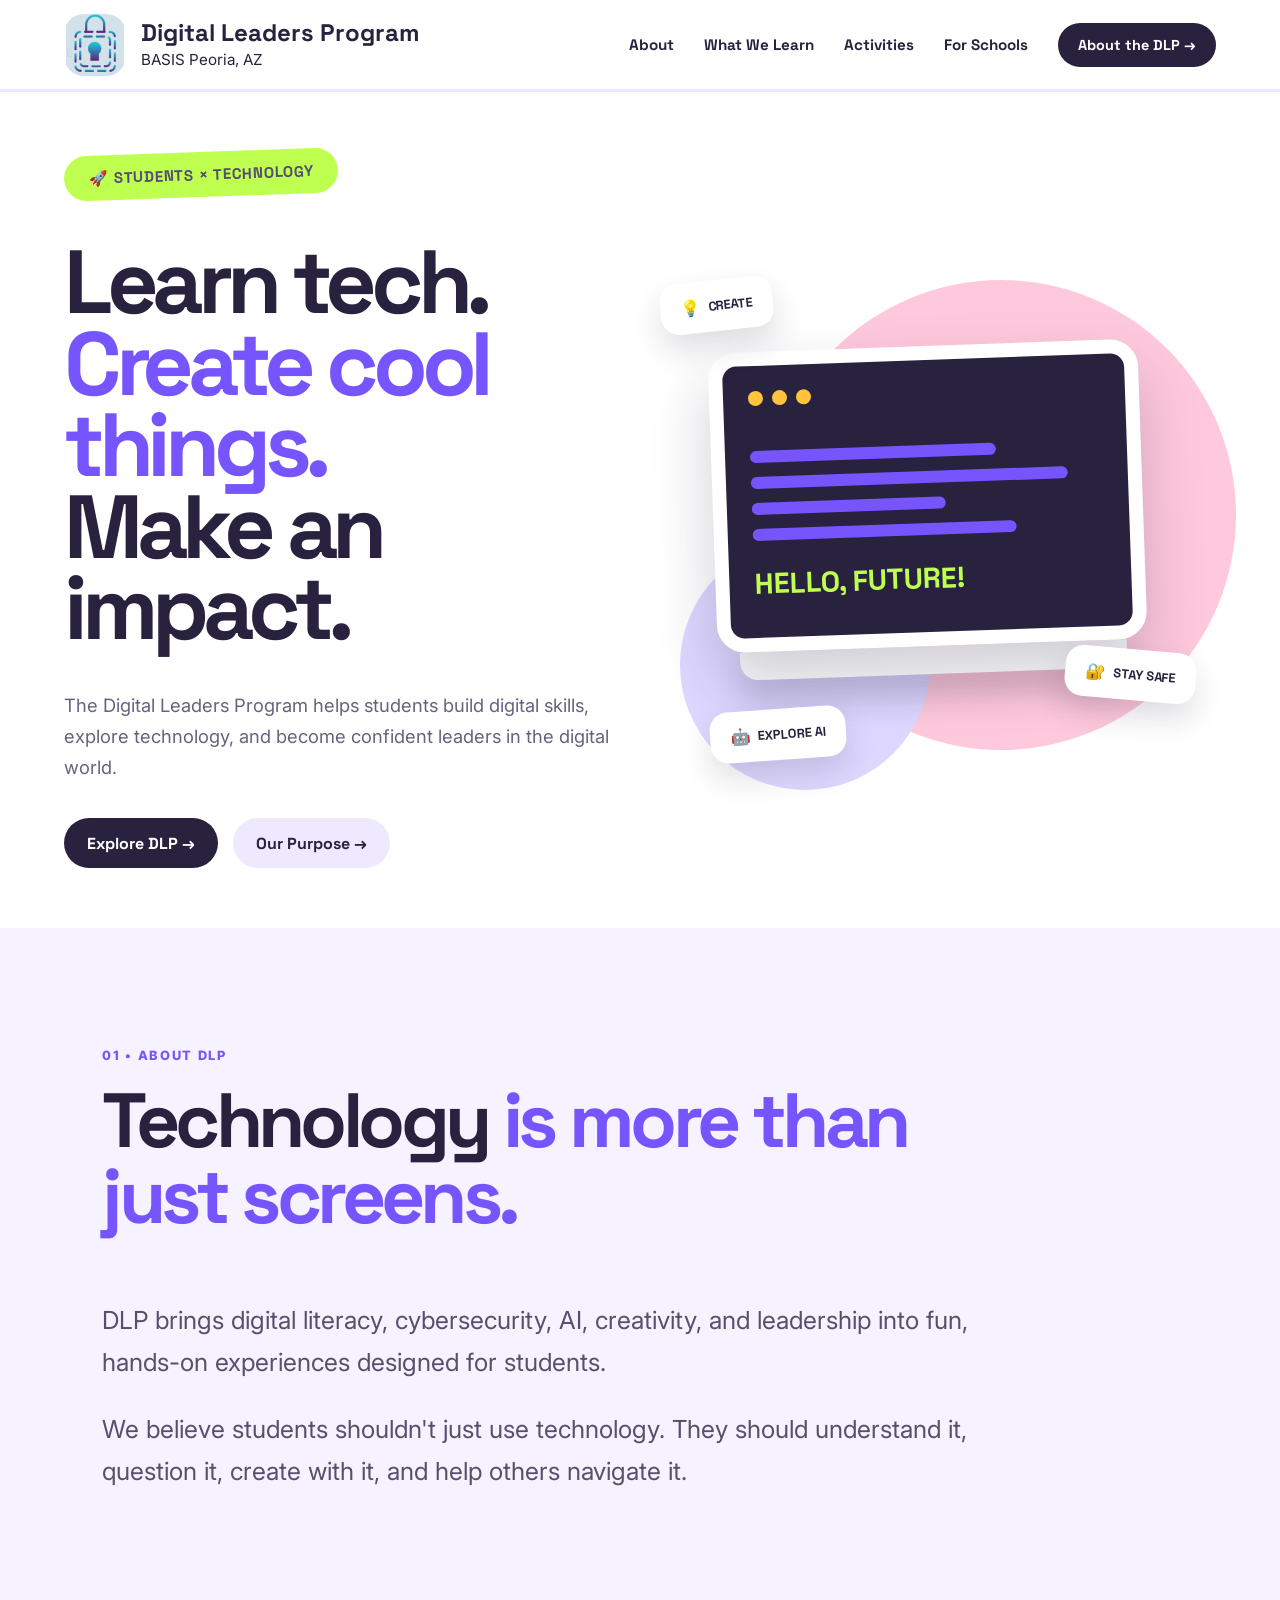
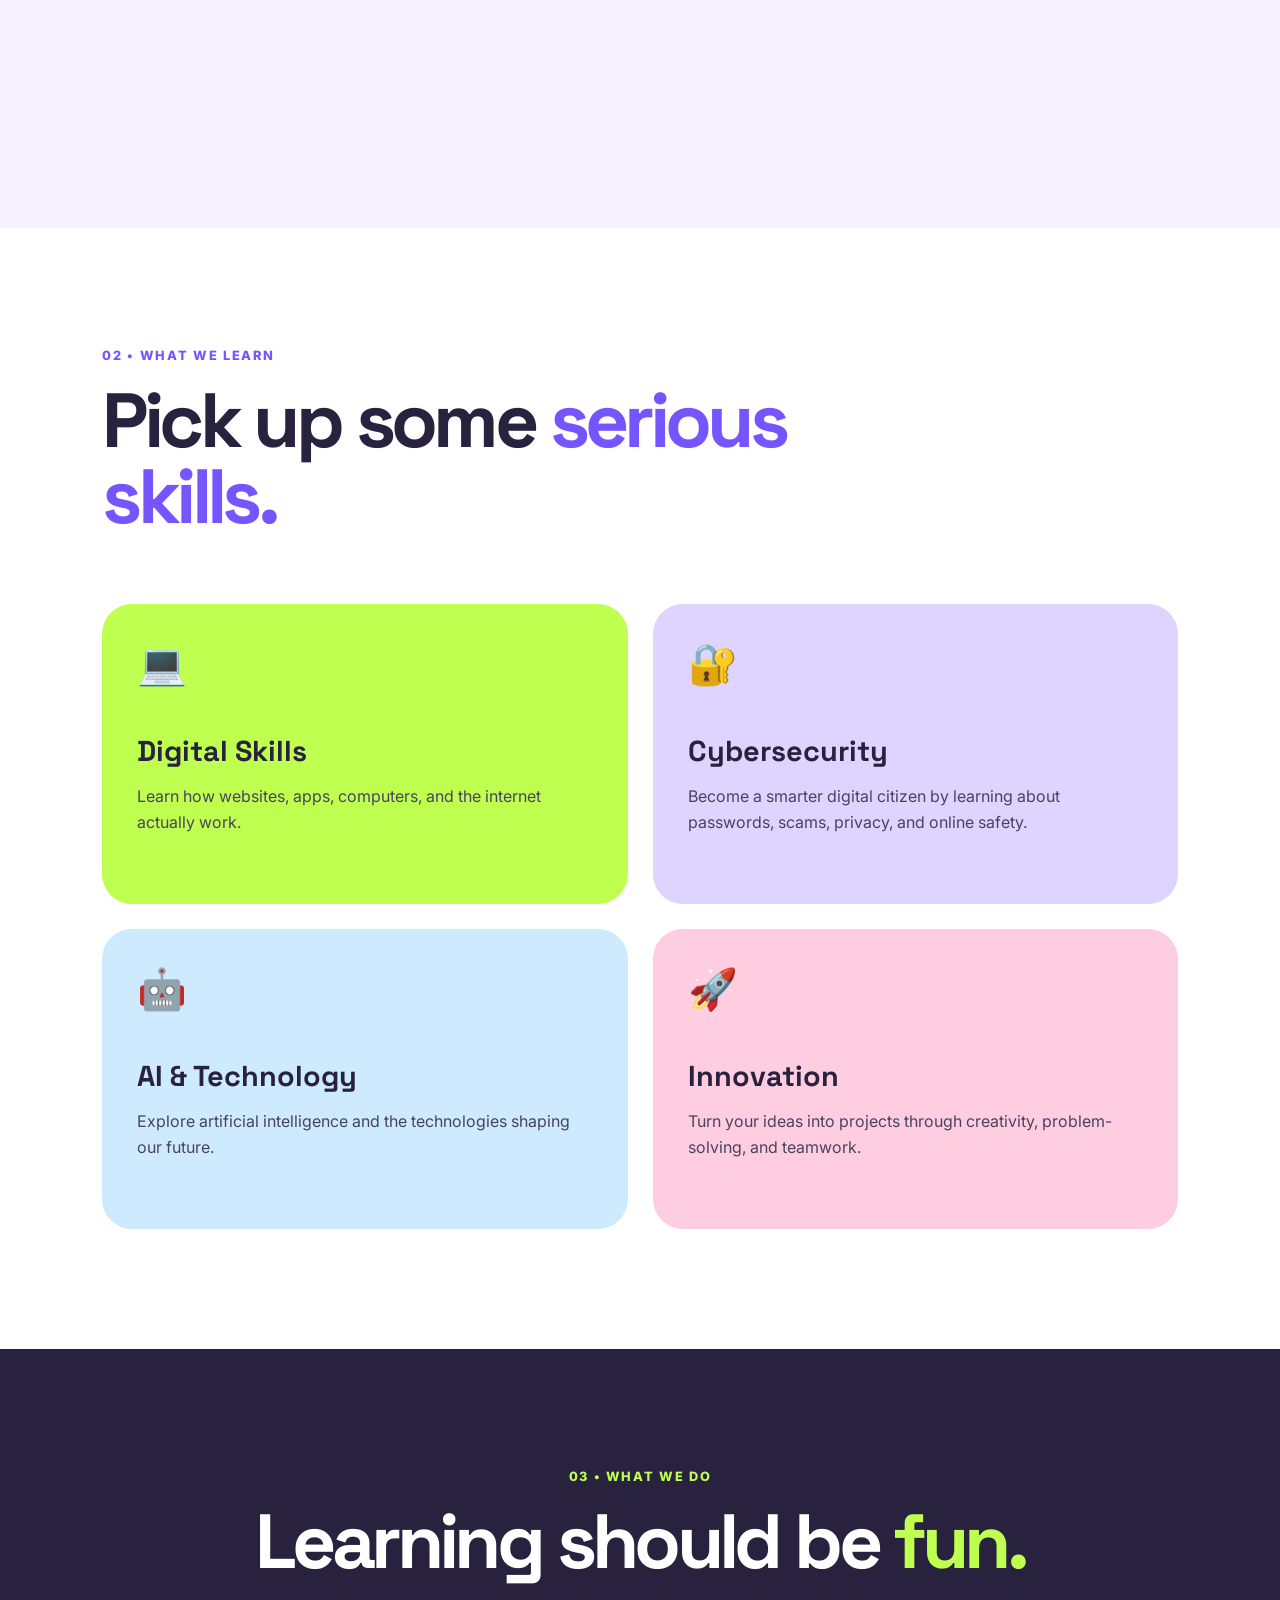
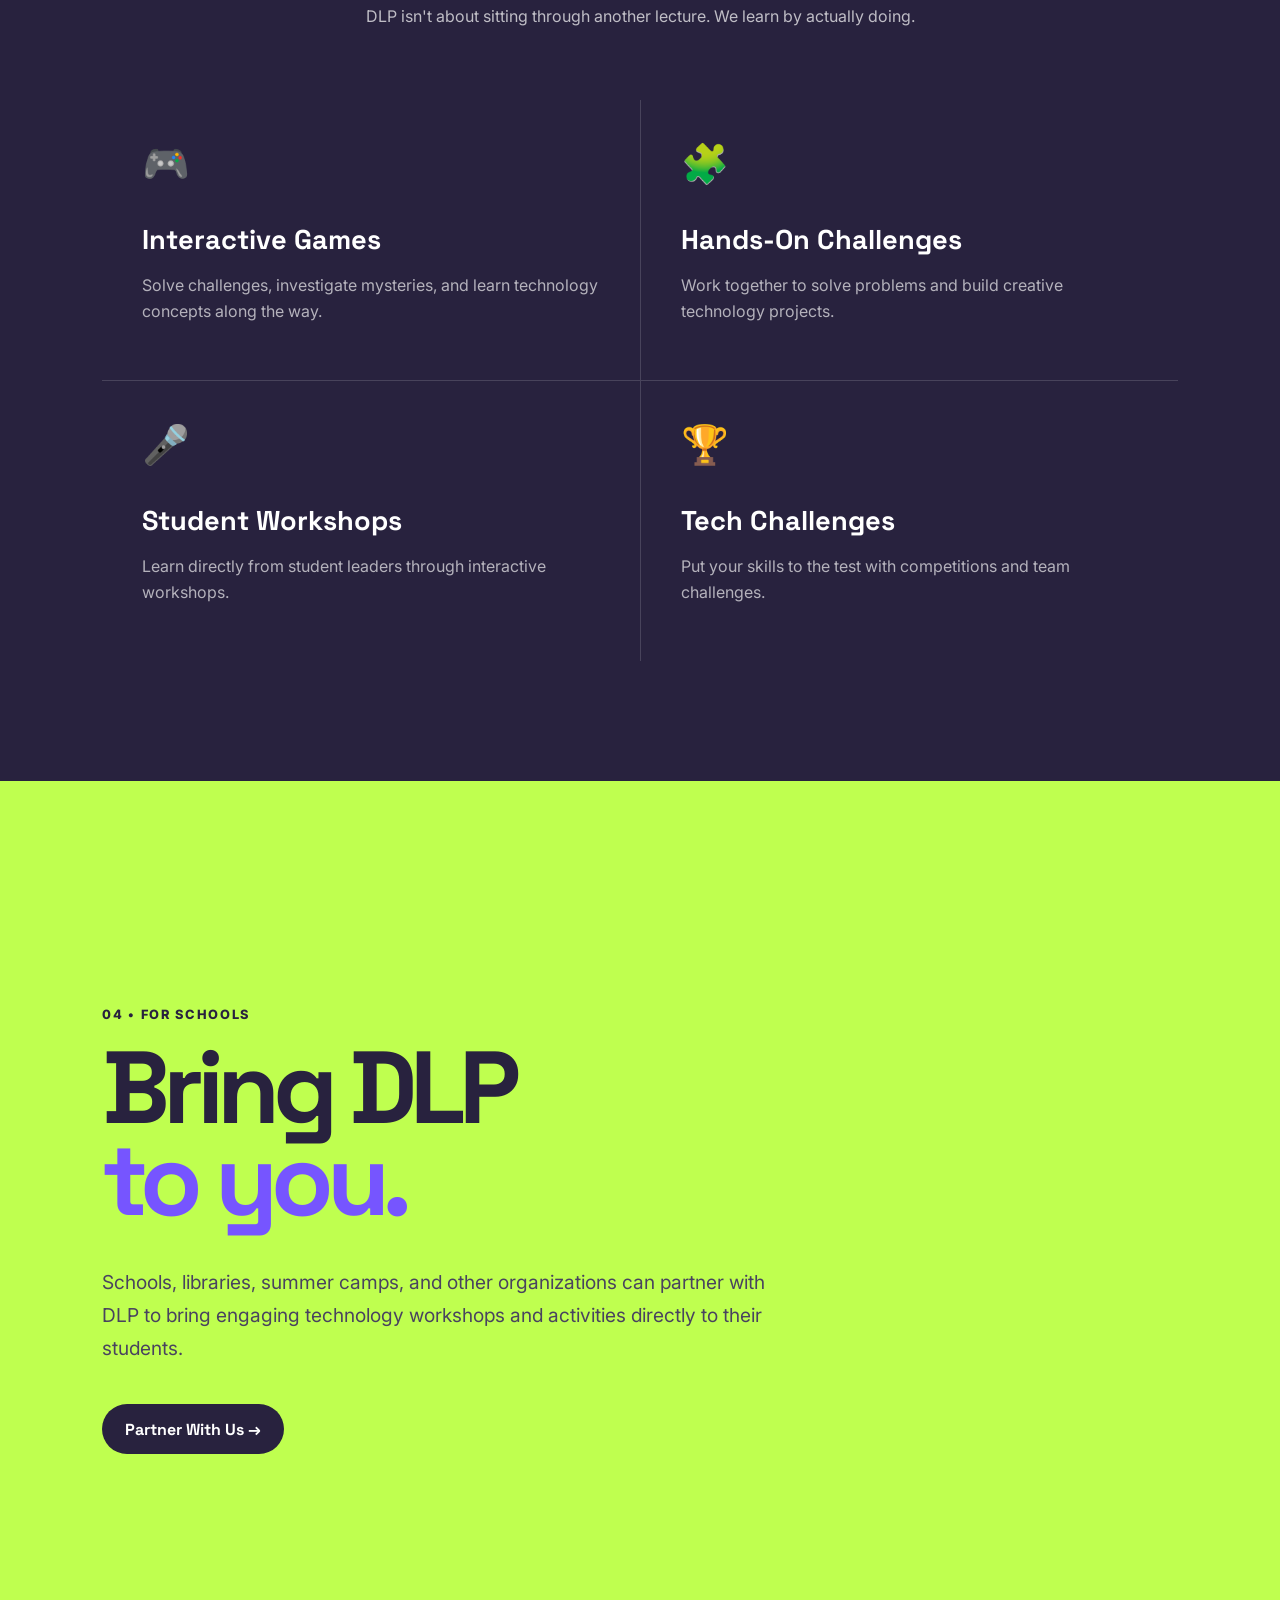
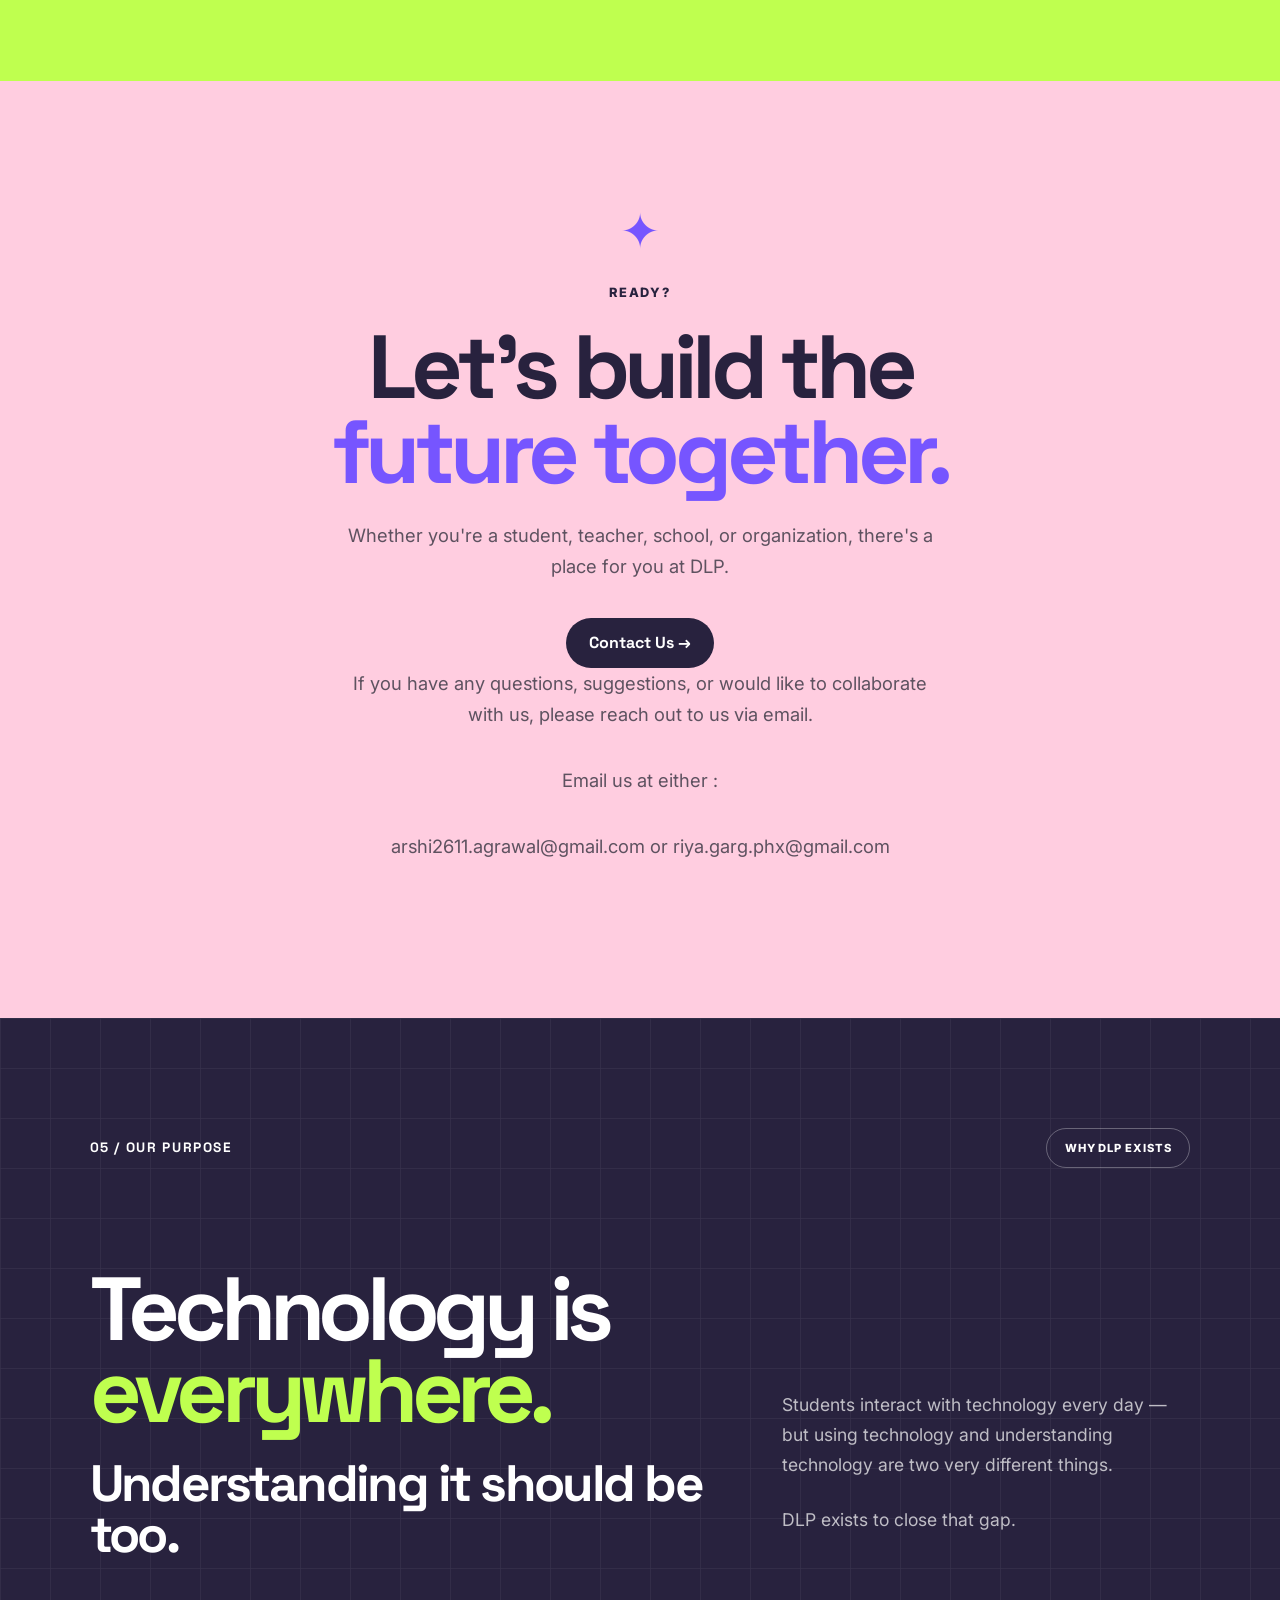
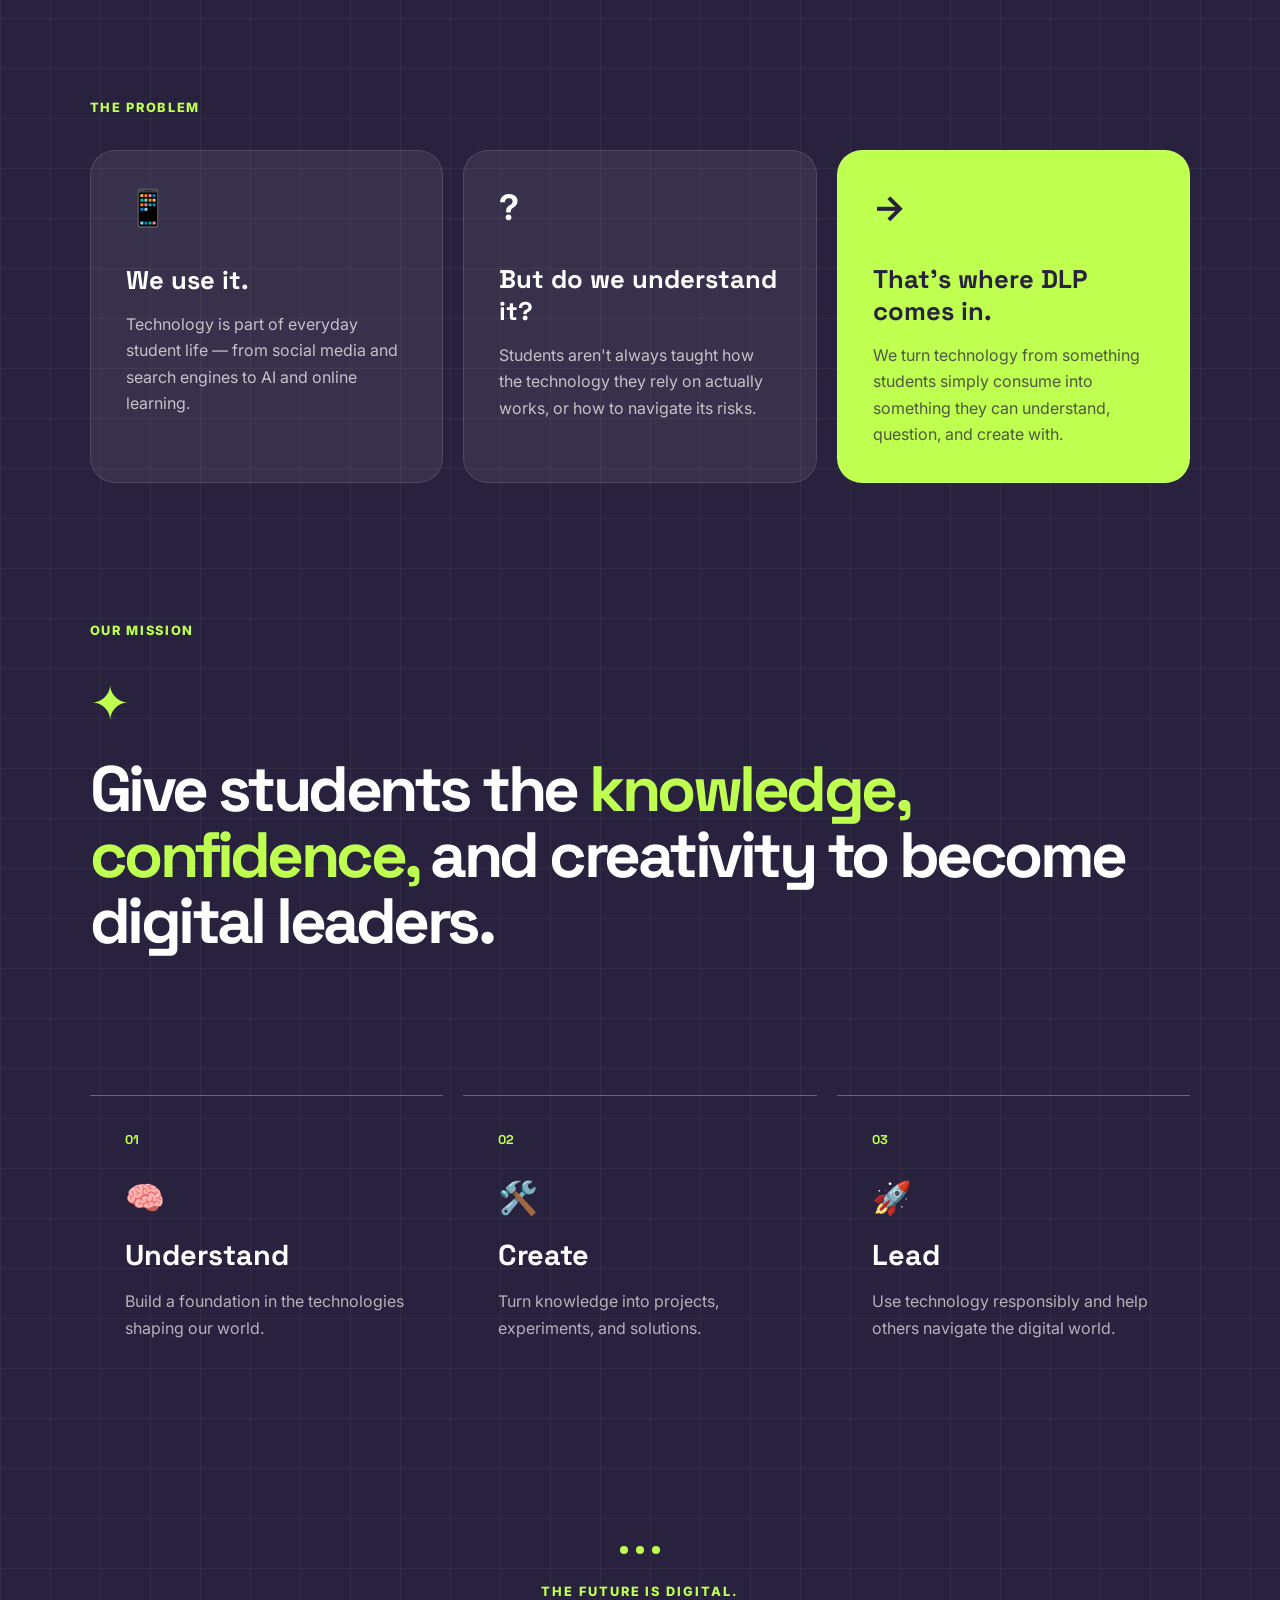
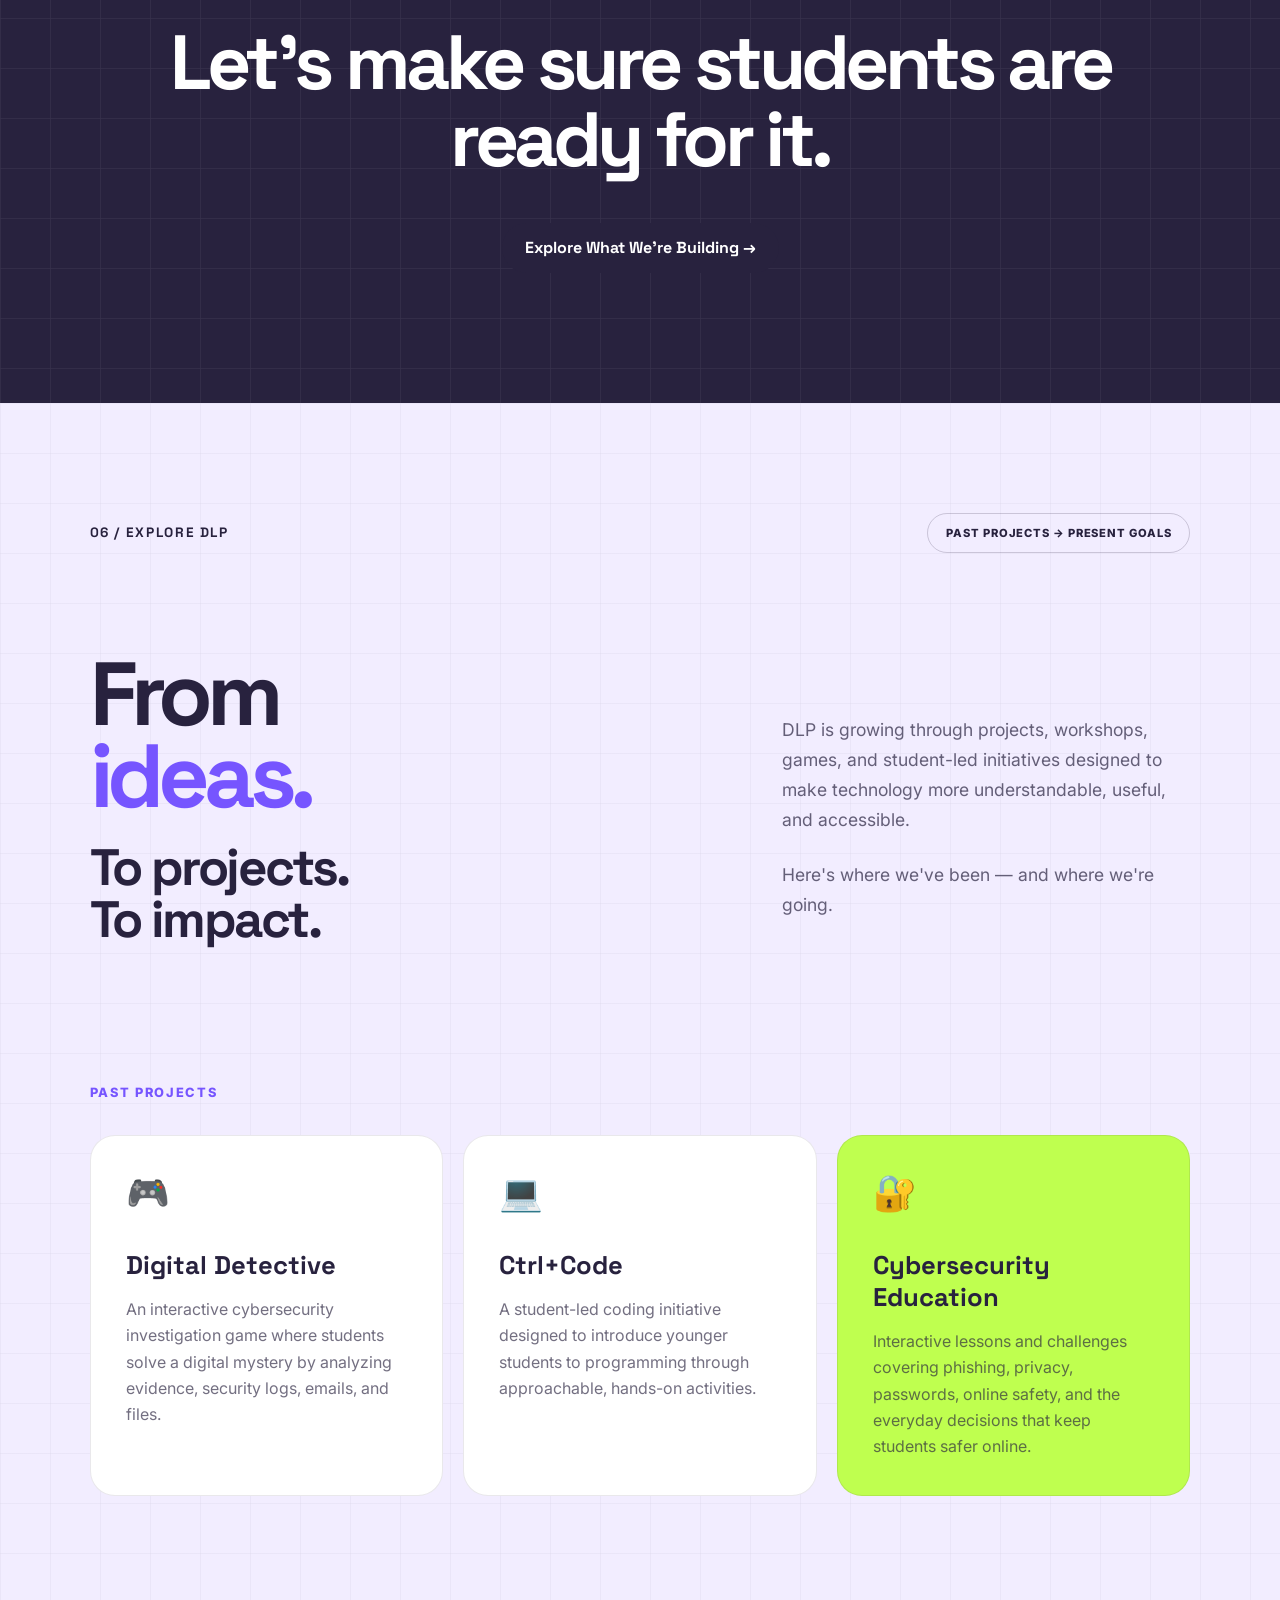
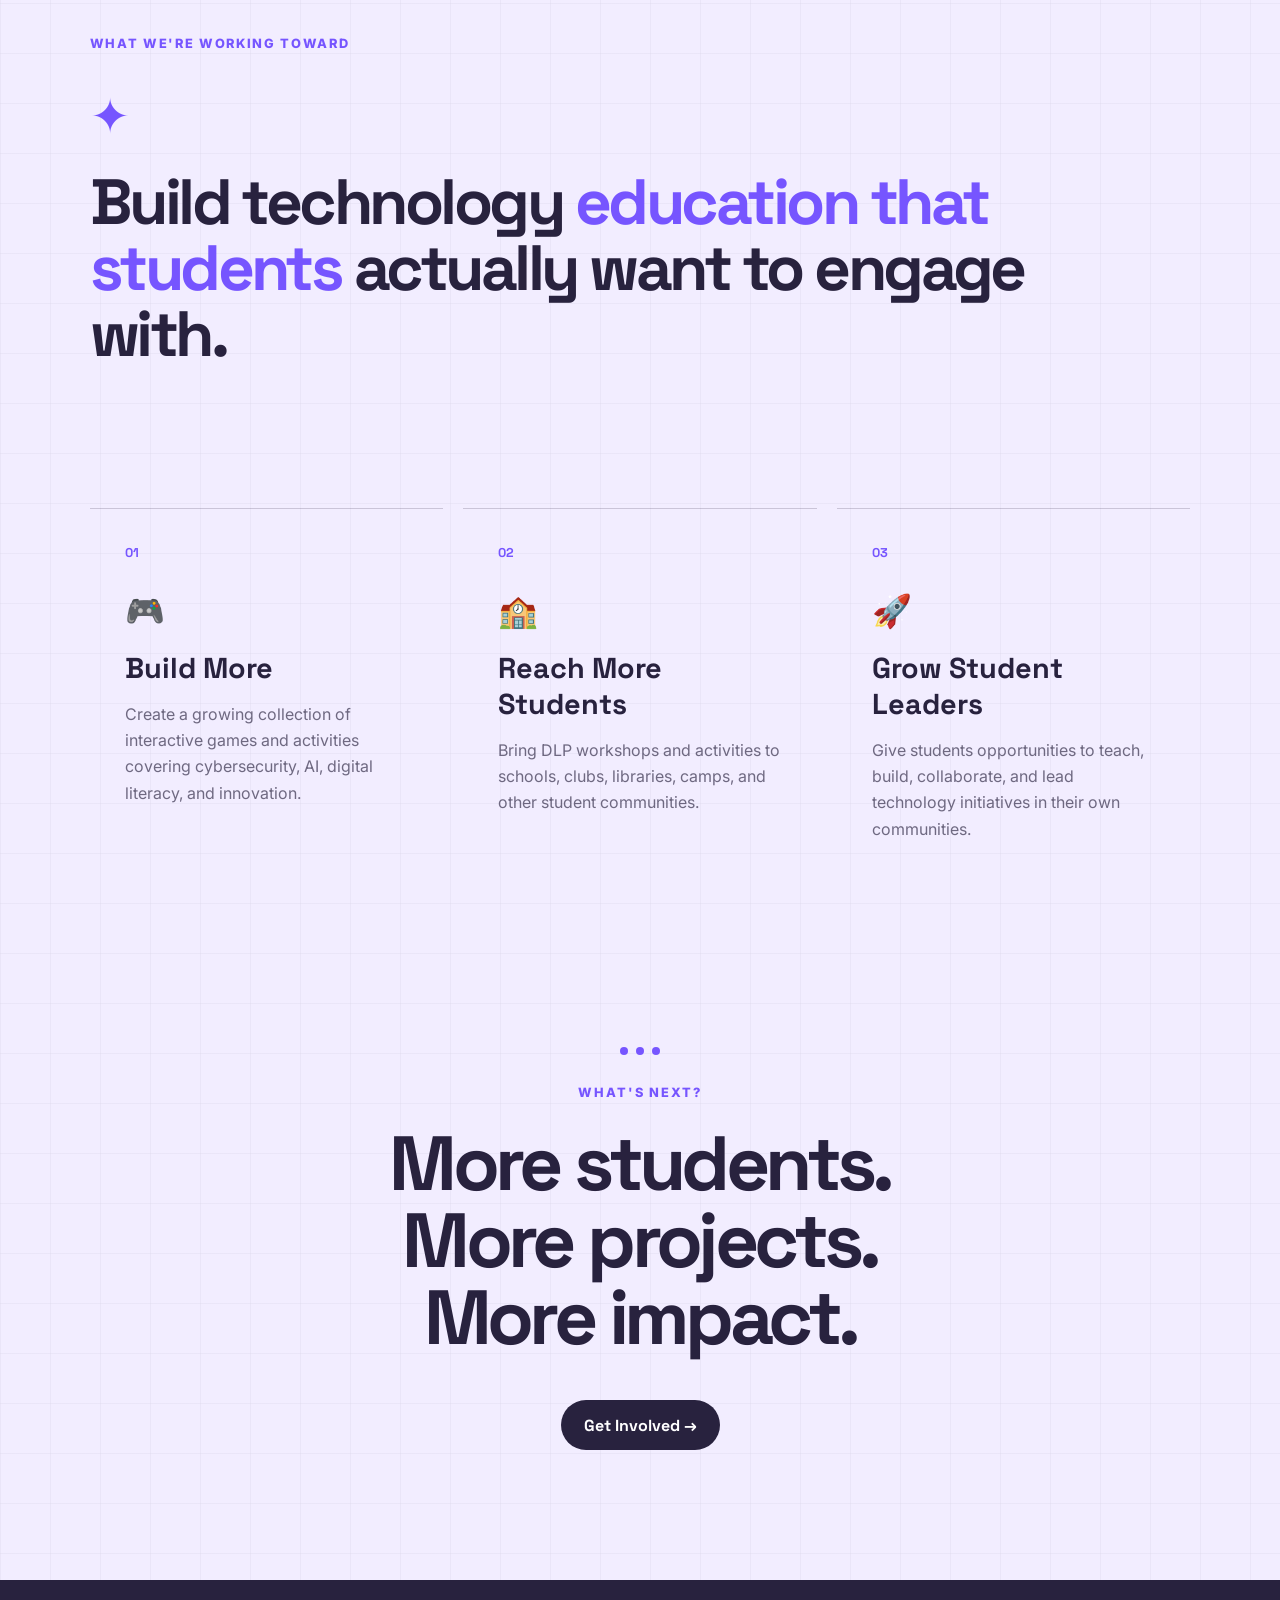
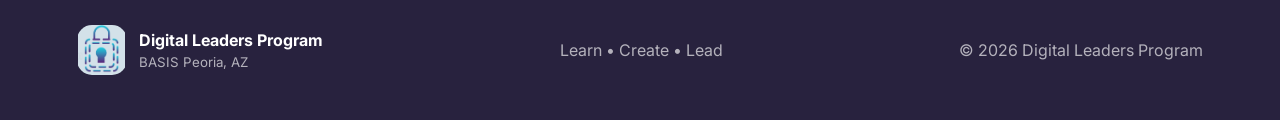
==== index.html @ 204893fd "Add files via upload" ====
<!DOCTYPE html>
<html lang="en">
<head>
    <meta charset="UTF-8">
    <meta name="viewport" content="width=device-width, initial-scale=1.0">

    <title>DLP | Digital Leaders Program</title>

    <link rel="preconnect" href="https://fonts.googleapis.com">
    <link rel="preconnect" href="https://fonts.gstatic.com" crossorigin>

    <link
        href="https://fonts.googleapis.com/css2?family=Inter:wght@400;500;600;700;800&family=Space+Grotesk:wght@400;500;600;700&display=swap"
        rel="stylesheet"
    >

    <link rel="stylesheet" href="style.css">
</head>

<body>

<!-- =====================================================
     NAVBAR
===================================================== -->

<nav class="navbar">

    <a href="#home" class="logo">

        <img
            src="log.png"
            alt="DLP Logo"
            class="logo-circle"
        >

        <div class="logo-text">
            <strong>Digital Leaders Program</strong>
            <small>BASIS Peoria, AZ</small>
        </div>

    </a>


    <div class="nav-links">

        <a href="#about">About</a>

        <a href="#learn">What We Learn</a>

        <a href="#activities">Activities</a>

        <a href="#schools">For Schools</a>

    </div>


    <a href="#purposeScreen" class="nav-button">
        About the DLP →
    </a>

</nav>


<!-- =====================================================
     HOME / HERO
===================================================== -->

<section id="home" class="hero">

    <div class="hero-text">

        <div class="sticker">
            🚀 STUDENTS × TECHNOLOGY
        </div>

        <h1>
            Learn tech.
            <span>Create cool things.</span>
            Make an impact.
        </h1>

        <p>
            The Digital Leaders Program helps students build
            digital skills, explore technology, and become
            confident leaders in the digital world.
        </p>

        <div class="hero-buttons">

            <a href="#exploreScreen" class="primary-button">
                Explore DLP →
            </a>

            <a href="#purposeScreen" class="secondary-button">
                Our Purpose →
            </a>

        </div>

    </div>


    <div class="hero-art">

        <div class="blob blob-one"></div>
        <div class="blob blob-two"></div>

        <div class="computer">

            <div class="screen">

                <div class="screen-top">
                    <span></span>
                    <span></span>
                    <span></span>
                </div>

                <div class="code-lines">
                    <div></div>
                    <div></div>
                    <div></div>
                    <div></div>
                </div>

                <strong>HELLO, FUTURE!</strong>

            </div>

            <div class="keyboard"></div>

        </div>


        <div class="floating-note note-one">
            💡
            <strong>CREATE</strong>
        </div>

        <div class="floating-note note-two">
            🔐
            <strong>STAY SAFE</strong>
        </div>

        <div class="floating-note note-three">
            🤖
            <strong>EXPLORE AI</strong>
        </div>

    </div>

</section>


<!-- =====================================================
     ABOUT
===================================================== -->

<section id="about" class="section about">

    <div class="section-title">

        <span>01 • ABOUT DLP</span>

        <h2>
            Technology
            <span>is more than just screens.</span>
        </h2>

    </div>


    <div class="about-content">

        <p>
            DLP brings digital literacy, cybersecurity, AI,
            creativity, and leadership into fun, hands-on
            experiences designed for students.
        </p>

        <p>
            We believe students shouldn't just use technology.
            They should understand it, question it, create with it,
            and help others navigate it.
        </p>

    </div>

</section>


<!-- =====================================================
     WHAT WE LEARN
===================================================== -->

<section id="learn" class="section learn">

    <div class="section-heading">

        <span>02 • WHAT WE LEARN</span>

        <h2>
            Pick up some
            <span>serious skills.</span>
        </h2>

    </div>


    <div class="card-grid">

        <div class="skill-card yellow">

            <div class="emoji">💻</div>

            <h3>Digital Skills</h3>

            <p>
                Learn how websites, apps, computers,
                and the internet actually work.
            </p>

        </div>


        <div class="skill-card purple">

            <div class="emoji">🔐</div>

            <h3>Cybersecurity</h3>

            <p>
                Become a smarter digital citizen by
                learning about passwords, scams,
                privacy, and online safety.
            </p>

        </div>


        <div class="skill-card blue">

            <div class="emoji">🤖</div>

            <h3>AI & Technology</h3>

            <p>
                Explore artificial intelligence and
                the technologies shaping our future.
            </p>

        </div>


        <div class="skill-card pink">

            <div class="emoji">🚀</div>

            <h3>Innovation</h3>

            <p>
                Turn your ideas into projects through
                creativity, problem-solving, and teamwork.
            </p>

        </div>

    </div>

</section>


<!-- =====================================================
     ACTIVITIES
===================================================== -->

<section id="activities" class="section activities">

    <div class="section-heading center">

        <span>03 • WHAT WE DO</span>

        <h2>
            Learning should be
            <span>fun.</span>
        </h2>

        <p>
            DLP isn't about sitting through another lecture.
            We learn by actually doing.
        </p>

    </div>


    <div class="activity-grid">

        <div class="activity">

            <div class="activity-icon">🎮</div>

            <h3>Interactive Games</h3>

            <p>
                Solve challenges, investigate mysteries,
                and learn technology concepts along the way.
            </p>

        </div>


        <div class="activity">

            <div class="activity-icon">🧩</div>

            <h3>Hands-On Challenges</h3>

            <p>
                Work together to solve problems and
                build creative technology projects.
            </p>

        </div>


        <div class="activity">

            <div class="activity-icon">🎤</div>

            <h3>Student Workshops</h3>

            <p>
                Learn directly from student leaders
                through interactive workshops.
            </p>

        </div>


        <div class="activity">

            <div class="activity-icon">🏆</div>

            <h3>Tech Challenges</h3>

            <p>
                Put your skills to the test with
                competitions and team challenges.
            </p>

        </div>

    </div>

</section>


<!-- =====================================================
     FOR SCHOOLS
===================================================== -->

<section id="schools" class="school-section">

    <div class="school-card">

        <div class="school-text">

            <span>04 • FOR SCHOOLS</span>

            <h2>
                Bring DLP
                <span>to you.</span>
            </h2>

            <p>
                Schools, libraries, summer camps, and other
                organizations can partner with DLP to bring
                engaging technology workshops and activities
                directly to their students.
            </p>

            <a href="#join" class="primary-button">
                Partner With Us →
            </a>

        </div>

    </div>

</section>


<!-- =====================================================
     JOIN
===================================================== -->

<section id="join" class="join">

    <div class="join-star">✦</div>

    <span>READY?</span>

    <h2>
        Let's build the
        <br>
        <span>future together.</span>
    </h2>

    <p>
        Whether you're a student, teacher, school,
        or organization, there's a place for you at DLP.
    </p>

    <a  class="primary-button">
        Contact Us → 
    </a>
    <p>
    If you have any questions, suggestions, or
                would like to collaborate with us, please
                reach out to us via email. 
          </p>
    <p>
        Email us at either : </p>
        <p>
        arshi2611.agrawal@gmail.com or riya.garg.phx@gmail.com
  </p>

</section>



<!-- =====================================================
     PURPOSE SCREEN
===================================================== -->

<section id="purposeScreen" class="purpose-screen">

    <div class="background-grid"></div>


    <div class="purpose-header">

        <span class="section-label">
            05 / OUR PURPOSE
        </span>

        <div class="purpose-tag">
            WHY DLP EXISTS
        </div>

    </div>


    <div class="purpose-hero">

        <div class="purpose-title">

            <h1>
                Technology is
                <span>everywhere.</span>
            </h1>

            <h2>
                Understanding it
                should be too.
            </h2>

        </div>


        <div class="purpose-intro">

            <p>
                Students interact with technology every day —
                but using technology and understanding technology
                are two very different things.
            </p>

            <p>
                DLP exists to close that gap.
            </p>

        </div>

    </div>


    <!-- PROBLEM -->

    <div class="purpose-problem">

        <div class="problem-label">
            THE PROBLEM
        </div>


        <div class="problem-grid">

            <div class="problem-card">

                <div class="problem-icon">
                    📱
                </div>

                <h3>
                    We use it.
                </h3>

                <p>
                    Technology is part of everyday student life —
                    from social media and search engines to AI
                    and online learning.
                </p>

            </div>


            <div class="problem-card">

                <div class="problem-icon">
                    ?
                </div>

                <h3>
                    But do we understand it?
                </h3>

                <p>
                    Students aren't always taught how the
                    technology they rely on actually works,
                    or how to navigate its risks.
                </p>

            </div>


            <div class="problem-card highlight">

                <div class="problem-icon">
                    →
                </div>

                <h3>
                    That's where DLP comes in.
                </h3>

                <p>
                    We turn technology from something students
                    simply consume into something they can
                    understand, question, and create with.
                </p>

            </div>

        </div>

    </div>


    <!-- MISSION -->

    <div class="mission-section">

        <div class="mission-label">
            OUR MISSION
        </div>


        <div class="mission-content">

            <div class="mission-mark">
                ✦
            </div>

            <h2>
                Give students the
                <span>knowledge, confidence,</span>
                and creativity to become
                digital leaders.
            </h2>

        </div>

    </div>


    <!-- PILLARS -->

    <div class="purpose-pillars">

        <div class="pillar">

            <div class="pillar-number">
                01
            </div>

            <div class="pillar-icon">
                🧠
            </div>

            <h3>
                Understand
            </h3>

            <p>
                Build a foundation in the technologies
                shaping our world.
            </p>

        </div>


        <div class="pillar">

            <div class="pillar-number">
                02
            </div>

            <div class="pillar-icon">
                🛠️
            </div>

            <h3>
                Create
            </h3>

            <p>
                Turn knowledge into projects,
                experiments, and solutions.
            </p>

        </div>


        <div class="pillar">

            <div class="pillar-number">
                03
            </div>

            <div class="pillar-icon">
                🚀
            </div>

            <h3>
                Lead
            </h3>

            <p>
                Use technology responsibly and
                help others navigate the digital world.
            </p>

        </div>

    </div>


    <!-- FINAL -->

    <div class="purpose-final">

        <div class="final-decoration">
            <span></span>
            <span></span>
            <span></span>
        </div>

        <p>
            THE FUTURE IS DIGITAL.
        </p>

        <h2>
            Let's make sure
            students are ready for it.
        </h2>

        <a href="#exploreScreen" class="primary-button">
            Explore What We're Building →
        </a>

    </div>

</section>


<!-- =====================================================
     EXPLORE SCREEN
===================================================== -->

<section id="exploreScreen" class="explore-screen">

    <div class="background-grid"></div>


    <div class="purpose-header">

        <span class="section-label">
            06 / EXPLORE DLP
        </span>

        <div class="purpose-tag">
            PAST PROJECTS → PRESENT GOALS
        </div>

    </div>


    <!-- EXPLORE HERO -->

    <div class="purpose-hero">

        <div class="purpose-title">

            <h1>
                From
                <span>ideas.</span>
            </h1>

            <h2>
                To projects.
                <br>
                To impact.
            </h2>

        </div>


        <div class="purpose-intro">

            <p>
                DLP is growing through projects, workshops,
                games, and student-led initiatives designed
                to make technology more understandable,
                useful, and accessible.
            </p>

            <p>
                Here's where we've been — and where we're going.
            </p>

        </div>

    </div>


    <!-- PAST PROJECTS -->

    <div class="purpose-problem">

        <div class="problem-label">
            PAST PROJECTS
        </div>


        <div class="problem-grid">

            <div class="problem-card">

                <div class="problem-icon">
                    🎮
                </div>

                <h3>
                    Digital Detective
                </h3>

                <p>
                    An interactive cybersecurity investigation
                    game where students solve a digital mystery
                    by analyzing evidence, security logs,
                    emails, and files.
                </p>

            </div>


            <div class="problem-card">

                <div class="problem-icon">
                    💻
                </div>

                <h3>
                    Ctrl+Code
                </h3>

                <p>
                    A student-led coding initiative designed
                    to introduce younger students to programming
                    through approachable, hands-on activities.
                </p>

            </div>


            <div class="problem-card highlight">

                <div class="problem-icon">
                    🔐
                </div>

                <h3>
                    Cybersecurity Education
                </h3>

                <p>
                    Interactive lessons and challenges covering
                    phishing, privacy, passwords, online safety,
                    and the everyday decisions that keep students
                    safer online.
                </p>

            </div>

        </div>

    </div>


    <!-- CURRENT GOALS -->

    <div class="mission-section">

        <div class="mission-label">
            WHAT WE'RE WORKING TOWARD
        </div>


        <div class="mission-content">

            <div class="mission-mark">
                ✦
            </div>

            <h2>
                Build technology
                <span>education that students</span>
                actually want to engage with.
            </h2>

        </div>

    </div>


    <!-- GOALS -->

    <div class="purpose-pillars">

        <div class="pillar">

            <div class="pillar-number">
                01
            </div>

            <div class="pillar-icon">
                🎮
            </div>

            <h3>
                Build More
            </h3>

            <p>
                Create a growing collection of interactive
                games and activities covering cybersecurity,
                AI, digital literacy, and innovation.
            </p>

        </div>


        <div class="pillar">

            <div class="pillar-number">
                02
            </div>

            <div class="pillar-icon">
                🏫
            </div>

            <h3>
                Reach More Students
            </h3>

            <p>
                Bring DLP workshops and activities to schools,
                clubs, libraries, camps, and other student
                communities.
            </p>

        </div>


        <div class="pillar">

            <div class="pillar-number">
                03
            </div>

            <div class="pillar-icon">
                🚀
            </div>

            <h3>
                Grow Student Leaders
            </h3>

            <p>
                Give students opportunities to teach, build,
                collaborate, and lead technology initiatives
                in their own communities.
            </p>

        </div>

    </div>


    <!-- WHAT'S NEXT -->

    <div class="purpose-final">

        <div class="final-decoration">
            <span></span>
            <span></span>
            <span></span>
        </div>

        <p>
            WHAT'S NEXT?
        </p>

        <h2>
            More students.
            <br>
            More projects.
            <br>
            More impact.
        </h2>

        <a href="#join" class="primary-button">
            Get Involved →
        </a>

    </div>

</section>


<!-- =====================================================
     FOOTER
===================================================== -->

<footer>

    <div class="footer-logo">

        <img
            src="log.png"
            alt="DLP Logo"
            class="footer-logo-image"
        >

        <div>
            <strong>Digital Leaders Program</strong>
            <small>BASIS Peoria, AZ</small>
        </div>

    </div>


    <p>
        Learn • Create • Lead
    </p>


    <p>
        © 2026 Digital Leaders Program
    </p>

</footer>


<script src="script.js"></script>

</body>
</html>
---- style.css ----
/* =========================================================
   DLP — DIGITAL LEADERS PROGRAM
   ========================================================= */

* {
    box-sizing: border-box;
}

html {
    scroll-behavior: smooth;
    scroll-padding-top: 90px;
}

body {
    margin: 0;
    padding: 0;

    width: 100%;
    min-width: 320px;

    overflow-x: hidden;

    font-family: "Inter", sans-serif;
    color: #28223e;
    background: #ffffff;
}

a {
    color: inherit;
    text-decoration: none;
}

button,
a {
    -webkit-tap-highlight-color: transparent;
}


/* =========================================================
   NAVBAR
   ========================================================= */

.navbar {
    width: 100%;
    height: 92px;

    padding: 0 5%;

    display: flex;
    align-items: center;
    justify-content: space-between;

    gap: 30px;

    position: sticky;
    top: 0;

    z-index: 1000;

    background: rgba(255, 255, 255, 0.96);

    border-bottom: 3px solid #eee7ff;

    backdrop-filter: blur(12px);
}

.logo {
    display: flex;
    align-items: center;

    gap: 15px;

    flex-shrink: 0;
}

.logo-circle {
    width: 62px;
    height: 62px;

    object-fit: contain;

    border-radius: 20px;
}

.logo-text {
    display: flex;
    flex-direction: column;
}

.logo strong {
    font-family: "Space Grotesk", sans-serif;

    font-size: 1.5rem;
    line-height: 1.1;

    white-space: nowrap;
}

.logo small {
    margin-top: 4px;

    font-size: 0.95rem;
}

.nav-links {
    display: flex;
    align-items: center;

    gap: 30px;

    margin-left: auto;
}

.nav-links a {
    font-family: "Space Grotesk", sans-serif;

    font-weight: 700;

    font-size: 0.95rem;

    transition:
        color 0.2s ease,
        transform 0.2s ease;
}

.nav-links a:hover {
    color: #7655ff;
    transform: translateY(-2px);
}

.nav-button {
    flex-shrink: 0;

    padding: 13px 20px;

    border-radius: 999px;

    background: #28223e;
    color: white;

    font-family: "Space Grotesk", sans-serif;

    font-size: 0.9rem;
    font-weight: 700;

    transition:
        transform 0.2s ease,
        background 0.2s ease;
}

.nav-button:hover {
    transform: translateY(-3px);
    background: #7655ff;
}


/* =========================================================
   HERO
   ========================================================= */

.hero {
    width: 100%;
    min-height: calc(100vh - 92px);

    padding: 60px 5%;

    display: grid;
    grid-template-columns: minmax(0, 1fr) minmax(0, 1fr);

    align-items: center;

    position: relative;

    overflow: hidden;

    background: white;
}

.hero-text {
    width: 100%;

    max-width: 700px;

    position: relative;

    z-index: 10;
}

.sticker {
    display: inline-block;

    padding: 13px 25px;

    margin-bottom: 45px;

    border-radius: 999px;

    background: #bfff4f;

    color: #554d75;

    font-family: "Space Grotesk", sans-serif;

    font-weight: 800;

    font-size: 0.95rem;

    letter-spacing: 0.05em;

    transform: rotate(-2deg);
}

.hero h1 {
    margin: 0;

    font-family: "Space Grotesk", sans-serif;

    font-size: clamp(4rem, 7vw, 7.5rem);

    line-height: 0.91;

    letter-spacing: -0.07em;

    color: #28223e;
}

.hero h1 span {
    display: block;

    color: #7655ff;
}

.hero-text > p {
    max-width: 600px;

    margin: 40px 0 0;

    font-size: 1.15rem;

    line-height: 1.7;

    color: #68627d;
}

.hero-buttons {
    display: flex;

    flex-wrap: wrap;

    gap: 15px;

    margin-top: 35px;
}


/* =========================================================
   BUTTONS
   ========================================================= */

.primary-button,
.secondary-button {
    display: inline-flex;

    align-items: center;
    justify-content: center;

    min-height: 50px;

    padding: 14px 23px;

    border-radius: 999px;

    font-family: "Space Grotesk", sans-serif;

    font-weight: 700;

    cursor: pointer;

    transition:
        transform 0.2s ease,
        box-shadow 0.2s ease,
        background 0.2s ease;
}

.primary-button {
    background: #28223e;
    color: white;
}

.primary-button:hover {
    transform: translateY(-4px);

    box-shadow:
        0 12px 25px rgba(40, 34, 62, 0.18);
}

.secondary-button {
    background: #eee9ff;
    color: #28223e;
}

.secondary-button:hover {
    transform: translateY(-4px);

    background: #dfd6ff;
}


/* =========================================================
   HERO ART
   ========================================================= */

.hero-art {
    width: 100%;
    min-height: 620px;

    position: relative;

    display: flex;
    align-items: center;
    justify-content: center;
}

.blob {
    position: absolute;

    border-radius: 50%;
}

.blob-one {
    width: 470px;
    height: 470px;

    right: -20px;
    top: 80px;

    background: #ffc9dd;
}

.blob-two {
    width: 250px;
    height: 250px;

    left: 40px;
    bottom: 30px;

    background: #ded7ff;
}

.computer {
    width: 430px;

    position: relative;

    z-index: 5;

    transform: rotate(-2deg);
}
#contact-screen {  width: 100%;
    height: 300px;

    padding: 25px;

    border: 14px solid white;

    border-radius: 28px;

    background: #28223e;

    box-shadow:
        0 30px 60px rgba(40, 34, 62, 0.22);

    position: relative;

    overflow: hidden;
}
.screen {
    width: 100%;
    height: 300px;

    padding: 25px;

    border: 14px solid white;

    border-radius: 28px;

    background: #28223e;

    box-shadow:
        0 30px 60px rgba(40, 34, 62, 0.22);

    position: relative;

    overflow: hidden;
}

.screen-top {
    display: flex;

    gap: 9px;
}

.screen-top span {
    width: 15px;
    height: 15px;

    border-radius: 50%;

    background: #ffc33d;
}

.code-lines {
    margin-top: 45px;
}

.code-lines div {
    height: 12px;

    margin-bottom: 14px;

    border-radius: 20px;

    background: #7655ff;
}

.code-lines div:nth-child(1) {
    width: 70%;
}

.code-lines div:nth-child(2) {
    width: 90%;
}

.code-lines div:nth-child(3) {
    width: 55%;
}

.code-lines div:nth-child(4) {
    width: 75%;
}

.screen strong {
    display: block;

    margin-top: 25px;

    color: #bfff4f;

    font-family: "Space Grotesk", sans-serif;

    font-size: 1.8rem;
}

.keyboard {
    width: 90%;
    height: 28px;

    margin: 0 auto;

    border-radius: 0 0 18px 18px;

    background: white;

    box-shadow:
        0 20px 30px rgba(40, 34, 62, 0.18);
}

.floating-note {
    position: absolute;

    z-index: 10;

    padding: 15px 20px;

    border-radius: 18px;

    background: white;

    box-shadow:
        0 15px 30px rgba(40, 34, 62, 0.15);

    display: flex;

    align-items: center;

    gap: 8px;

    font-family: "Space Grotesk", sans-serif;
}

.floating-note strong {
    font-size: 0.8rem;
}

.note-one {
    top: 80px;
    left: 20px;

    transform: rotate(-6deg);
}

.note-two {
    right: 20px;
    bottom: 120px;

    transform: rotate(5deg);
}

.note-three {
    left: 70px;
    bottom: 60px;

    transform: rotate(-4deg);
}


/* =========================================================
   GENERAL SECTIONS
   ========================================================= */

.section {
    width: 100%;
    min-height: 100vh;

    padding: 120px 8%;

    position: relative;
}

.section-title > span,
.section-heading > span {
    display: block;

    margin-bottom: 20px;

    font-size: 0.8rem;

    font-weight: 800;

    letter-spacing: 0.13em;

    color: #7655ff;
}

.section-title h2,
.section-heading h2 {
    max-width: 850px;

    margin: 0;

    font-family: "Space Grotesk", sans-serif;

    font-size: clamp(3rem, 6vw, 6rem);

    line-height: 0.98;

    letter-spacing: -0.06em;
}

.section-title h2 span,
.section-heading h2 span {
    color: #7655ff;
}


/* =========================================================
   ABOUT
   ========================================================= */

.about {
    background: #f6f2ff;
}

.about-content {
    max-width: 900px;

    margin-top: 65px;
}

.about-content p {
    margin: 0 0 25px;

    font-size: clamp(1.2rem, 2vw, 1.55rem);

    line-height: 1.7;

    color: #55506b;
}


/* =========================================================
   LEARN
   ========================================================= */

.learn {
    background: white;
}

.card-grid {
    max-width: 1200px;

    margin: 70px auto 0;

    display: grid;

    grid-template-columns: repeat(2, minmax(0, 1fr));

    gap: 25px;
}

.skill-card {
    min-height: 300px;

    padding: 35px;

    border-radius: 30px;

    position: relative;

    overflow: hidden;

    transition:
        transform 0.25s ease;
}

.skill-card:hover {
    transform: translateY(-7px);
}

.skill-card.yellow {
    background: #bfff4f;
}

.skill-card.purple {
    background: #ded4ff;
}

.skill-card.blue {
    background: #cdeaff;
}

.skill-card.pink {
    background: #ffcde0;
}

.emoji {
    font-size: 2.5rem;

    margin-bottom: 45px;
}

.skill-card h3 {
    margin: 0 0 15px;

    font-family: "Space Grotesk", sans-serif;

    font-size: 1.8rem;
}

.skill-card p {
    max-width: 500px;

    margin: 0;

    line-height: 1.6;

    color: #49435f;
}


/* =========================================================
   ACTIVITIES
   ========================================================= */

.activities {
    background: #28223e;

    color: white;
}

.section-heading.center {
    text-align: center;
}

.section-heading.center h2 {
    margin-left: auto;
    margin-right: auto;
}

.section-heading.center > p {
    max-width: 600px;

    margin: 25px auto 0;

    color: rgba(255,255,255,0.7);

    line-height: 1.6;
}

.activities .section-heading > span {
    color: #bfff4f;
}

.activities .section-heading h2 span {
    color: #bfff4f;
}

.activity-grid {
    max-width: 1200px;

    margin: 70px auto 0;

    display: grid;

    grid-template-columns: repeat(2, minmax(0, 1fr));

    gap: 1px;

    background: rgba(255,255,255,0.15);
}

.activity {
    min-height: 280px;

    padding: 40px;

    background: #28223e;
}

.activity-icon {
    font-size: 2.4rem;

    margin-bottom: 35px;
}

.activity h3 {
    margin: 0 0 15px;

    font-family: "Space Grotesk", sans-serif;

    font-size: 1.7rem;
}

.activity p {
    max-width: 500px;

    margin: 0;

    color: rgba(255,255,255,0.65);

    line-height: 1.65;
}


/* =========================================================
   SCHOOLS
   ========================================================= */

.school-section {
    width: 100%;
    min-height: 100vh;

    padding: 120px 8%;

    display: flex;
    align-items: center;

    background: #bfff4f;
}

.school-card {
    width: 100%;

    max-width: 1200px;

    margin: auto;
}

.school-text {
    max-width: 850px;
}

.school-text > span {
    display: block;

    margin-bottom: 20px;

    font-size: 0.8rem;

    font-weight: 800;

    letter-spacing: 0.13em;
}

.school-text h2 {
    margin: 0;

    font-family: "Space Grotesk", sans-serif;

    font-size: clamp(4rem, 8vw, 8rem);

    line-height: 0.9;

    letter-spacing: -0.07em;
}

.school-text h2 span {
    display: block;

    color: #7655ff;
}

.school-text p {
    max-width: 700px;

    margin: 40px 0;

    font-size: 1.2rem;

    line-height: 1.7;

    color: #49435f;
}


/* =========================================================
   JOIN
   ========================================================= */

.join {
    width: 100%;
    min-height: 100vh;

    padding: 120px 8%;

    display: flex;
    flex-direction: column;

    align-items: center;
    justify-content: center;

    text-align: center;

    background: #ffcde0;
}

.join-star {
    margin-bottom: 25px;

    font-size: 3rem;

    color: #7655ff;
}

.join > span {
    font-size: 0.8rem;

    font-weight: 800;

    letter-spacing: 0.15em;
}

.join h2 {
    margin: 25px 0;

    font-family: "Space Grotesk", sans-serif;

    font-size: clamp(3.5rem, 7vw, 7rem);

    line-height: 0.95;

    letter-spacing: -0.06em;
}

.join h2 span {
    color: #7655ff;
}

.join p {
    max-width: 600px;

    margin: 0 0 35px;

    font-size: 1.15rem;

    line-height: 1.7;

    color: #5e5260;
}


/* =========================================================
   PURPOSE + EXPLORE COMMON
========================================================= */

.purpose-screen,
.explore-screen {
    width: 100%;

    min-height: 100vh;

    padding: 110px 7% 130px;

    position: relative;

    overflow: hidden;
}

.purpose-screen {
    background: #28223e;

    color: white;
}

.explore-screen {
    background: #f2edff;

    color: #28223e;
}

.background-grid {
    position: absolute;

    inset: 0;

    pointer-events: none;

    opacity: 0.07;

    background-image:
        linear-gradient(
            rgba(255,255,255,0.7) 1px,
            transparent 1px
        ),
        linear-gradient(
            90deg,
            rgba(255,255,255,0.7) 1px,
            transparent 1px
        );

    background-size: 50px 50px;
}

.explore-screen .background-grid {
    opacity: 0.12;

    background-image:
        linear-gradient(
            rgba(40,34,62,0.3) 1px,
            transparent 1px
        ),
        linear-gradient(
            90deg,
            rgba(40,34,62,0.3) 1px,
            transparent 1px
        );
}

.purpose-screen > *:not(.background-grid),
.explore-screen > *:not(.background-grid) {
    position: relative;

    z-index: 2;
}

.purpose-header {
    width: 100%;

    max-width: 1250px;

    margin: 0 auto 100px;

    display: flex;

    align-items: center;

    justify-content: space-between;

    gap: 30px;
}

.section-label {
    font-family: "Space Grotesk", sans-serif;

    font-size: 0.85rem;

    font-weight: 800;

    letter-spacing: 0.12em;
}

.purpose-tag {
    padding: 12px 18px;

    border: 1px solid rgba(255,255,255,0.3);

    border-radius: 999px;

    font-size: 0.7rem;

    font-weight: 800;

    letter-spacing: 0.08em;
}

.explore-screen .purpose-tag {
    border-color: rgba(40,34,62,0.2);
}


/* =========================================================
   PURPOSE / EXPLORE HERO
   ========================================================= */

.purpose-hero {
    width: 100%;

    max-width: 1250px;

    margin: 0 auto 140px;

    display: grid;

    grid-template-columns: minmax(0, 1.2fr) minmax(280px, 0.8fr);

    gap: 80px;

    align-items: end;
}

.purpose-title h1,
.purpose-title h2 {
    margin: 0;

    font-family: "Space Grotesk", sans-serif;
}

.purpose-title h1 {
    font-size: clamp(3.5rem, 7vw, 7rem);

    line-height: 0.92;

    letter-spacing: -0.07em;
}

.purpose-title h1 span {
    display: block;

    color: #bfff4f;
}

.explore-screen .purpose-title h1 span {
    color: #7655ff;
}

.purpose-title h2 {
    margin-top: 25px;

    font-size: clamp(2rem, 4vw, 4rem);

    line-height: 1;

    letter-spacing: -0.05em;
}

.purpose-intro {
    font-size: 1.1rem;

    line-height: 1.7;

    color: rgba(255,255,255,0.7);
}

.explore-screen .purpose-intro {
    color: rgba(40,34,62,0.7);
}

.purpose-intro p {
    margin: 0 0 25px;
}


/* =========================================================
   PROBLEM / PROJECTS
   ========================================================= */

.purpose-problem {
    width: 100%;

    max-width: 1250px;

    margin: 0 auto 140px;
}

.problem-label,
.mission-label {
    margin-bottom: 35px;

    font-size: 0.8rem;

    font-weight: 800;

    letter-spacing: 0.13em;

    color: #bfff4f;
}

.explore-screen .problem-label,
.explore-screen .mission-label {
    color: #7655ff;
}

.problem-grid {
    width: 100%;

    display: grid;

    grid-template-columns: repeat(3, minmax(0, 1fr));

    gap: 20px;
}

.problem-card {
    min-height: 320px;

    padding: 35px;

    border-radius: 25px;

    background: rgba(255,255,255,0.07);

    border: 1px solid rgba(255,255,255,0.12);

    transition:
        transform 0.25s ease,
        background 0.25s ease;
}

.problem-card:hover {
    transform: translateY(-7px);

    background: rgba(255,255,255,0.11);
}

.problem-card.highlight {
    background: #bfff4f;

    color: #28223e;
}

.explore-screen .problem-card {
    background: white;

    border-color: rgba(40,34,62,0.1);
}

.explore-screen .problem-card:hover {
    background: #ffffff;

    box-shadow:
        0 15px 35px rgba(40,34,62,0.08);
}

.explore-screen .problem-card.highlight {
    background: #bfff4f;
}

.problem-icon {
    margin-bottom: 35px;

    font-size: 2.2rem;

    font-weight: 700;
}

.problem-card h3 {
    margin: 0 0 15px;

    font-family: "Space Grotesk", sans-serif;

    font-size: 1.6rem;
}

.problem-card p {
    margin: 0;

    line-height: 1.65;

    color: rgba(255,255,255,0.7);
}

.problem-card.highlight p {
    color: rgba(40,34,62,0.75);
}

.explore-screen .problem-card p {
    color: rgba(40,34,62,0.65);
}


/* =========================================================
   MISSION
   ========================================================= */

.mission-section {
    width: 100%;

    max-width: 1250px;

    margin: 0 auto 140px;
}

.mission-content {
    max-width: 1050px;
}

.mission-mark {
    margin-bottom: 25px;

    font-size: 3rem;

    color: #bfff4f;
}

.explore-screen .mission-mark {
    color: #7655ff;
}

.mission-content h2 {
    margin: 0;

    font-family: "Space Grotesk", sans-serif;

    font-size: clamp(2.5rem, 5vw, 5rem);

    line-height: 1.03;

    letter-spacing: -0.055em;
}

.mission-content h2 span {
    color: #bfff4f;
}

.explore-screen .mission-content h2 span {
    color: #7655ff;
}


/* =========================================================
   PILLARS
   ========================================================= */

.purpose-pillars {
    width: 100%;

    max-width: 1250px;

    margin: 0 auto 140px;

    display: grid;

    grid-template-columns: repeat(3, minmax(0, 1fr));

    gap: 20px;
}

.pillar {
    padding: 35px;

    border-top: 1px solid rgba(255,255,255,0.3);
}

.explore-screen .pillar {
    border-color: rgba(40,34,62,0.2);
}

.pillar-number {
    margin-bottom: 30px;

    font-family: "Space Grotesk", sans-serif;

    font-size: 0.8rem;

    font-weight: 800;

    color: #bfff4f;
}

.explore-screen .pillar-number {
    color: #7655ff;
}

.pillar-icon {
    margin-bottom: 20px;

    font-size: 2rem;
}

.pillar h3 {
    margin: 0 0 15px;

    font-family: "Space Grotesk", sans-serif;

    font-size: 1.8rem;
}

.pillar p {
    margin: 0;

    line-height: 1.65;

    color: rgba(255,255,255,0.65);
}

.explore-screen .pillar p {
    color: rgba(40,34,62,0.65);
}


/* =========================================================
   FINAL PURPOSE / EXPLORE
   ========================================================= */

.purpose-final {
    width: 100%;

    max-width: 1000px;

    margin: 0 auto;

    padding-top: 30px;

    text-align: center;
}

.final-decoration {
    display: flex;

    justify-content: center;

    gap: 8px;

    margin-bottom: 30px;
}

.final-decoration span {
    width: 8px;
    height: 8px;

    border-radius: 50%;

    background: #bfff4f;
}

.explore-screen .final-decoration span {
    background: #7655ff;
}

.purpose-final p {
    margin: 0;

    font-size: 0.8rem;

    font-weight: 800;

    letter-spacing: 0.15em;

    color: #bfff4f;
}

.explore-screen .purpose-final p {
    color: #7655ff;
}

.purpose-final h2 {
    margin: 25px 0 45px;

    font-family: "Space Grotesk", sans-serif;

    font-size: clamp(2.8rem, 6vw, 6rem);

    line-height: 1;

    letter-spacing: -0.06em;
}


/* =========================================================
   FOOTER
   ========================================================= */

footer {
    width: 100%;

    padding: 45px 6%;

    display: flex;

    align-items: center;

    justify-content: space-between;

    gap: 30px;

    background: #28223e;

    color: white;
}

.footer-logo {
    display: flex;

    align-items: center;

    gap: 12px;
}

.footer-logo-image {
    width: 50px;
    height: 50px;

    object-fit: contain;

    border-radius: 15px;
}

.footer-logo strong,
.footer-logo small {
    display: block;
}

.footer-logo small {
    margin-top: 4px;

    opacity: 0.65;
}

footer p {
    margin: 0;

    color: rgba(255,255,255,0.65);
}


/* =========================================================
   TABLET
   ========================================================= */

@media (max-width: 1050px) {

    .navbar {
        padding: 0 3%;
    }

    .nav-links {
        gap: 18px;
    }

    .nav-links a {
        font-size: 0.82rem;
    }

    .hero {
        padding-left: 5%;
        padding-right: 5%;
    }

    .hero h1 {
        font-size: clamp(3.5rem, 6vw, 6rem);
    }

}


/* =========================================================
   MOBILE / SMALL TABLET
   ========================================================= */

@media (max-width: 850px) {

    .navbar {
        height: auto;

        min-height: 80px;

        padding: 15px 5%;

        flex-wrap: wrap;
    }

    .logo strong {
        font-size: 1.15rem;
    }

    .logo small {
        font-size: 0.8rem;
    }

    .logo-circle {
        width: 50px;
        height: 50px;
    }

    .nav-links {
        order: 3;

        width: 100%;

        justify-content: center;

        overflow-x: auto;

        padding: 5px 0 3px;

        gap: 22px;
    }

    .nav-button {
        display: none;
    }


    .hero {
        min-height: auto;

        padding-top: 70px;

        grid-template-columns: 1fr;
    }

    .hero-text {
        max-width: none;
    }

    .hero-art {
        min-height: 500px;

        margin-top: 20px;
    }


    .card-grid,
    .activity-grid,
    .problem-grid,
    .purpose-pillars {
        grid-template-columns: 1fr;
    }


    .purpose-hero {
        grid-template-columns: 1fr;

        gap: 45px;
    }


    .purpose-header {
        align-items: flex-start;

        flex-direction: column;

        margin-bottom: 70px;
    }


    .problem-card {
        min-height: auto;
    }


    footer {
        flex-direction: column;

        text-align: center;
    }

}


/* =========================================================
   PHONE
   ========================================================= */

@media (max-width: 550px) {

    .section,
    .school-section,
    .join {
        padding: 90px 6%;
    }

    .purpose-screen,
    .explore-screen {
        padding: 80px 6% 100px;
    }


    .hero {
        padding-left: 6%;
        padding-right: 6%;
    }


    .sticker {
        font-size: 0.75rem;

        padding: 11px 17px;
    }


    .hero h1 {
        font-size: 3.7rem;
    }


    .hero-art {
        min-height: 400px;
    }


    .computer {
        width: 310px;
    }


    .screen {
        height: 230px;

        border-width: 10px;
    }


    .blob-one {
        width: 330px;
        height: 330px;
    }


    .floating-note {
        padding: 10px 13px;

        font-size: 0.8rem;
    }


    .note-one {
        top: 30px;
        left: 0;
    }


    .note-two {
        right: 0;
        bottom: 70px;
    }


    .note-three {
        left: 10px;
        bottom: 20px;
    }


    .purpose-title h1 {
        font-size: 3.5rem;
    }


    .purpose-title h2 {
        font-size: 2rem;
    }


    .purpose-final h2 {
        font-size: 3rem;
    }

}
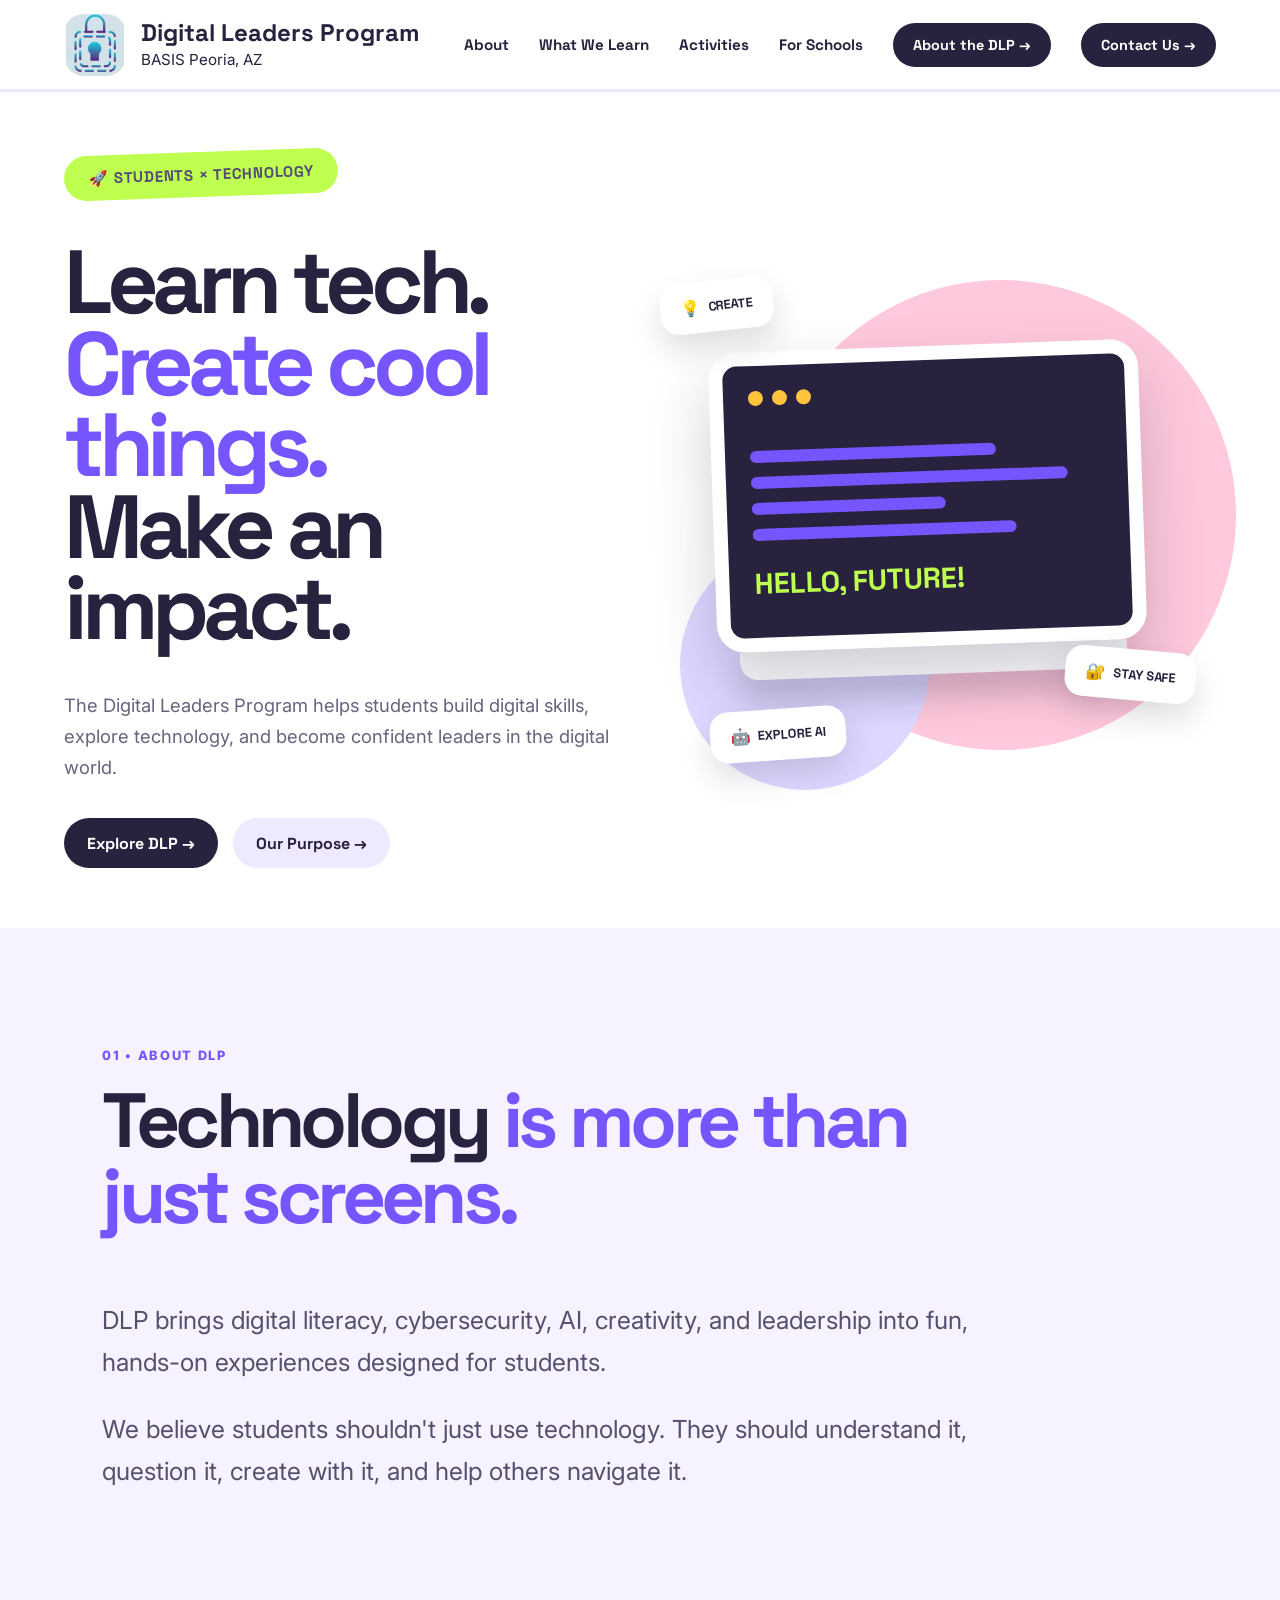
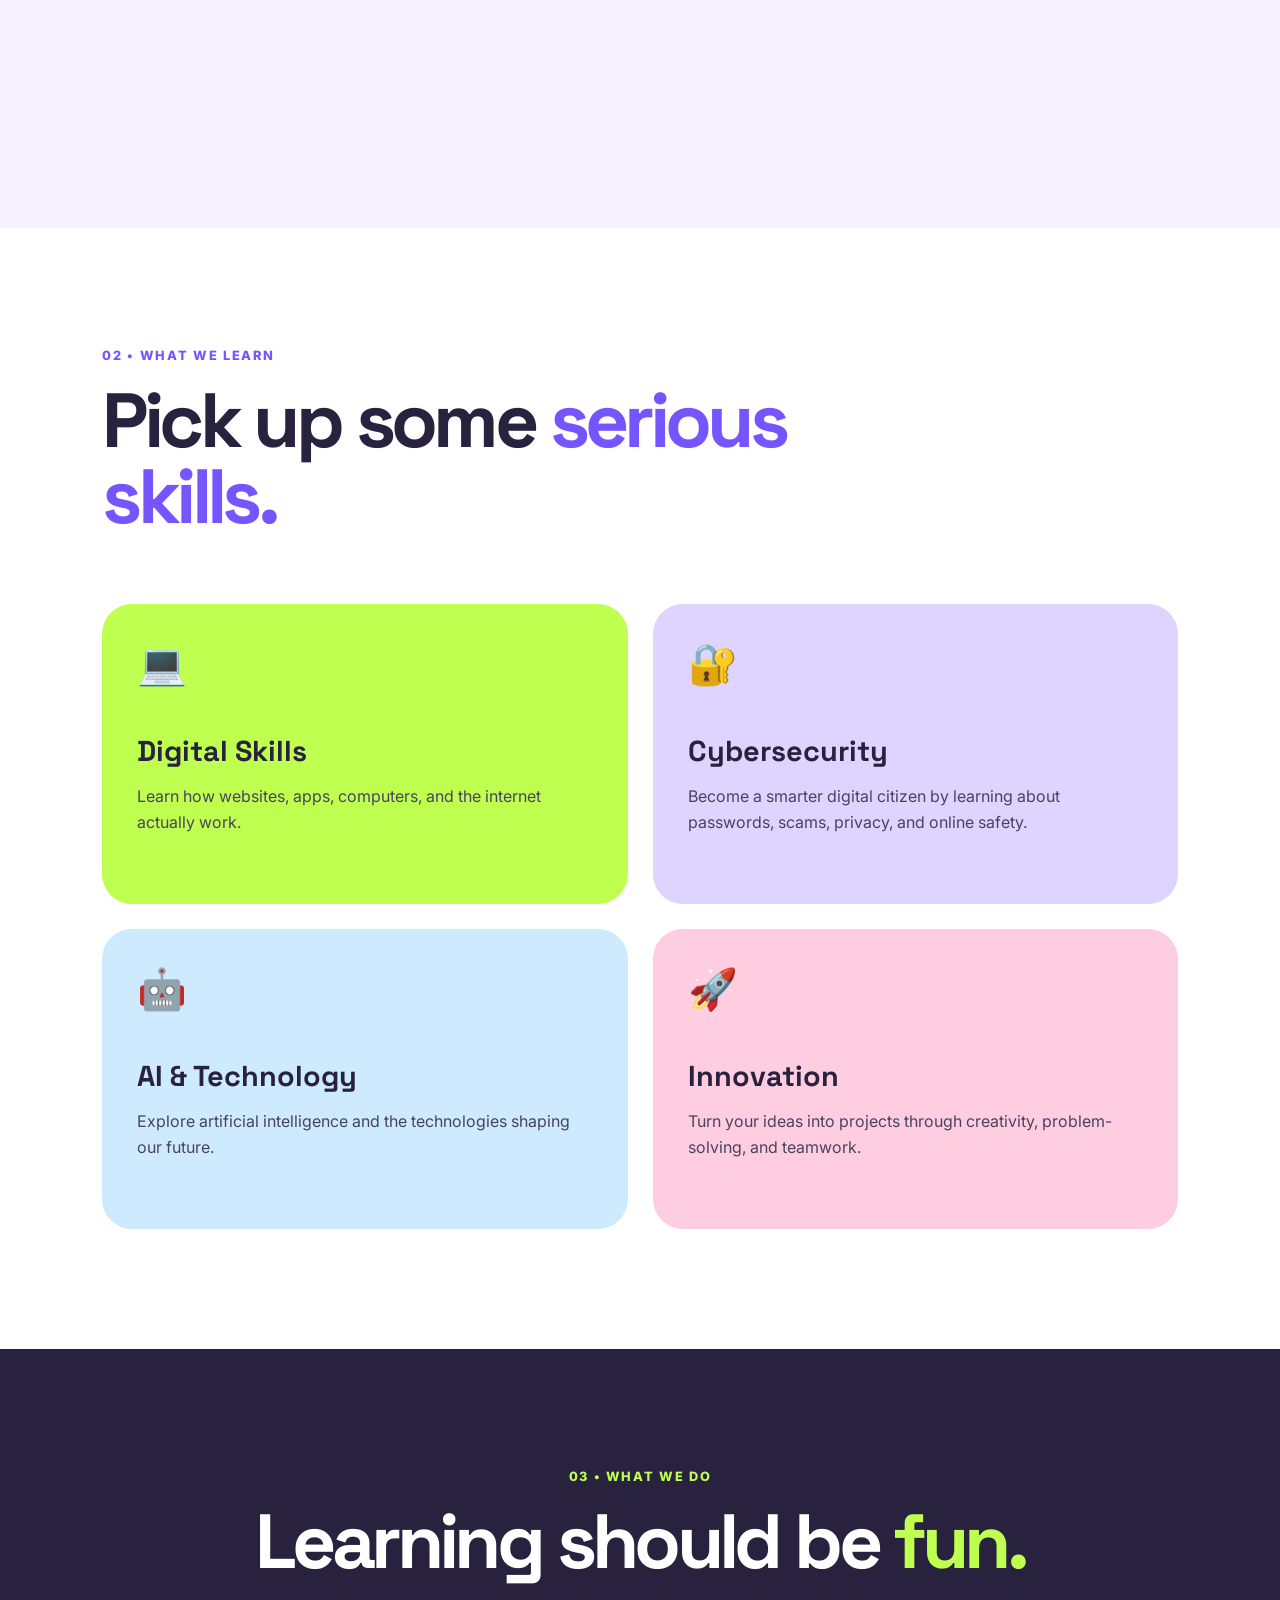
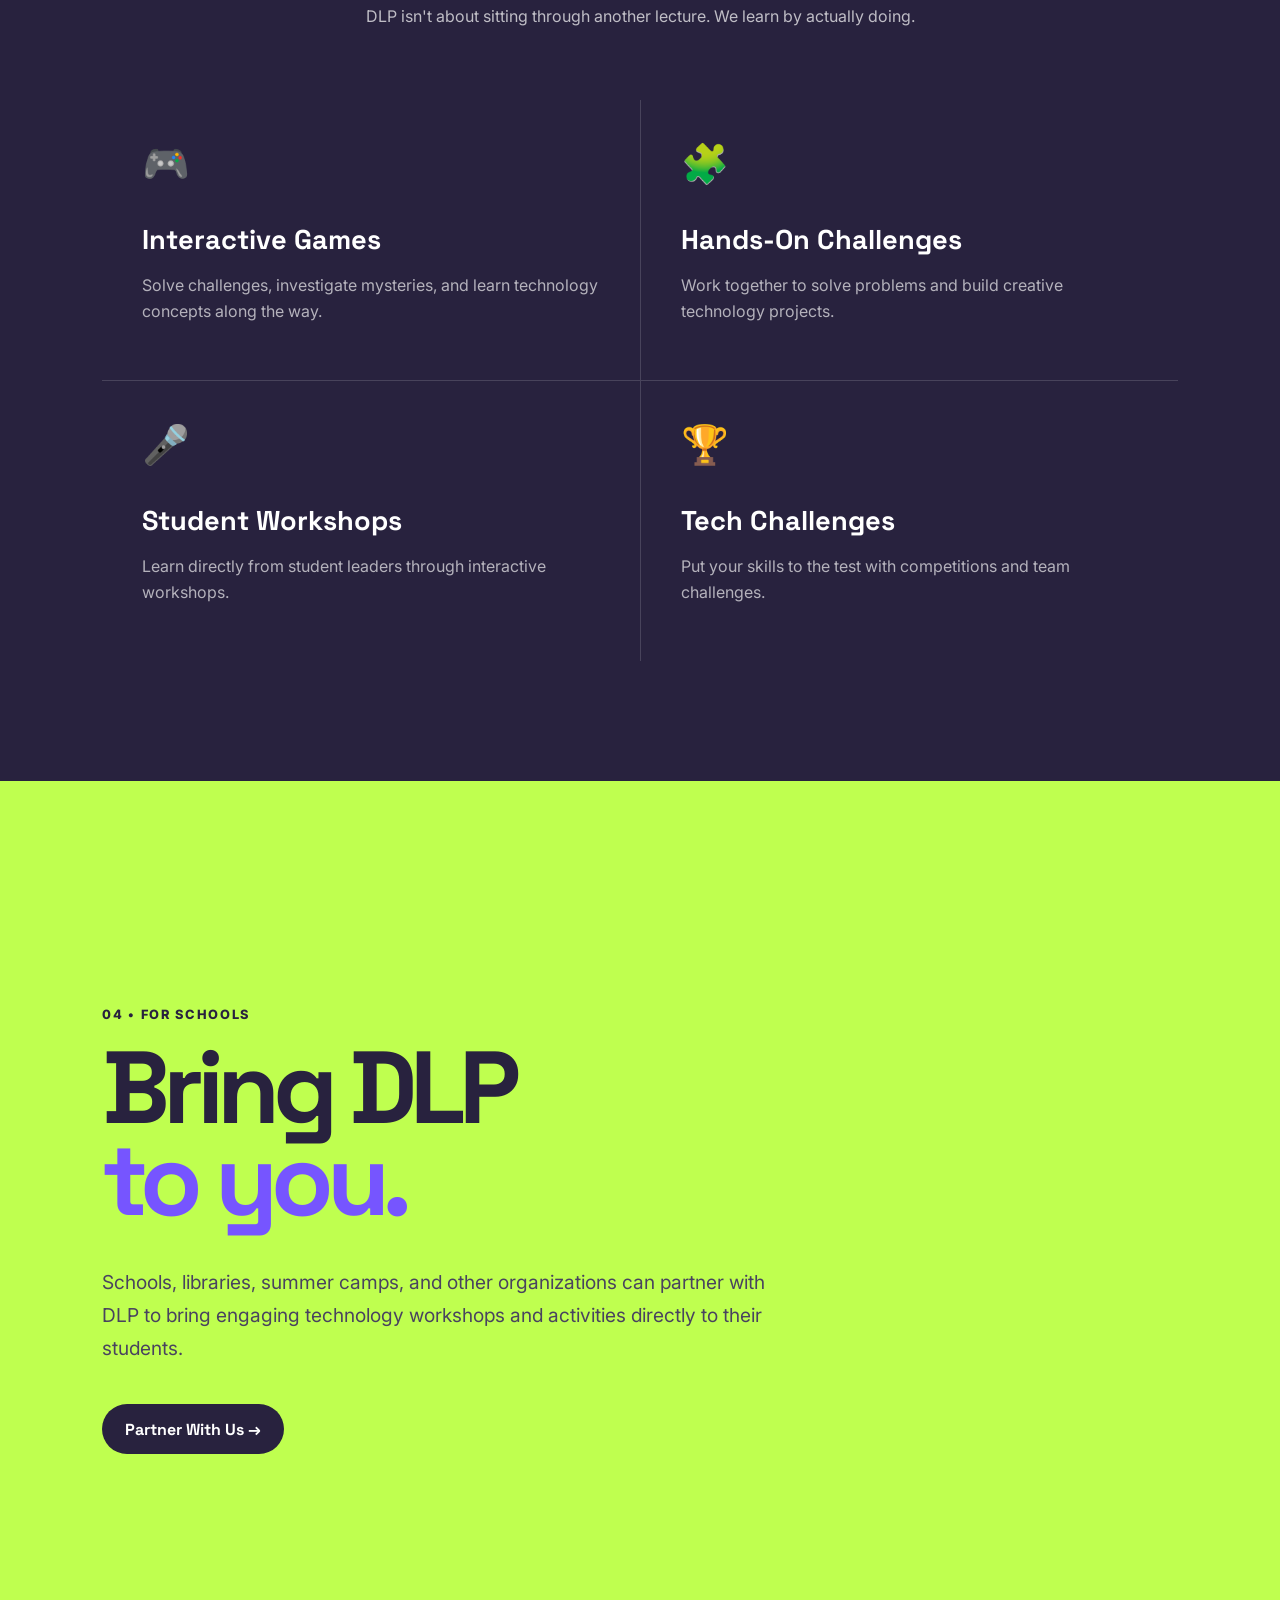
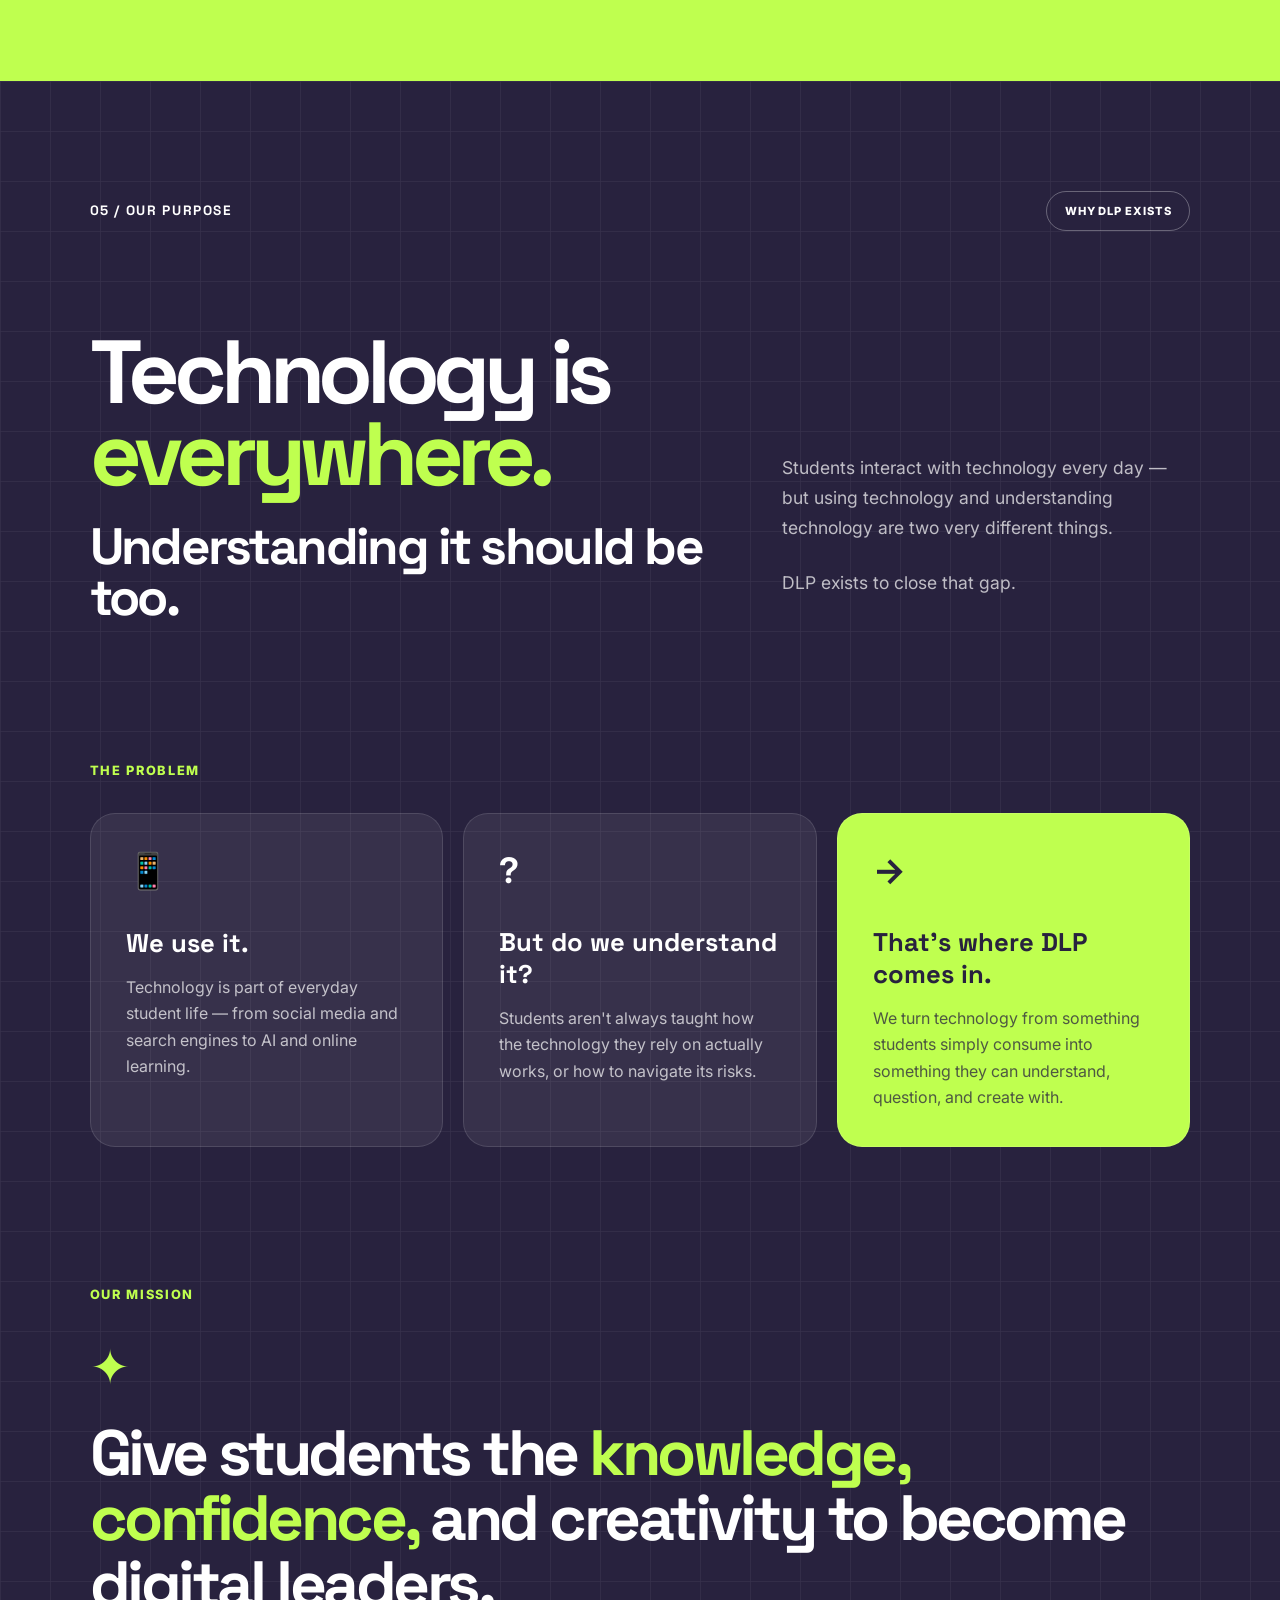
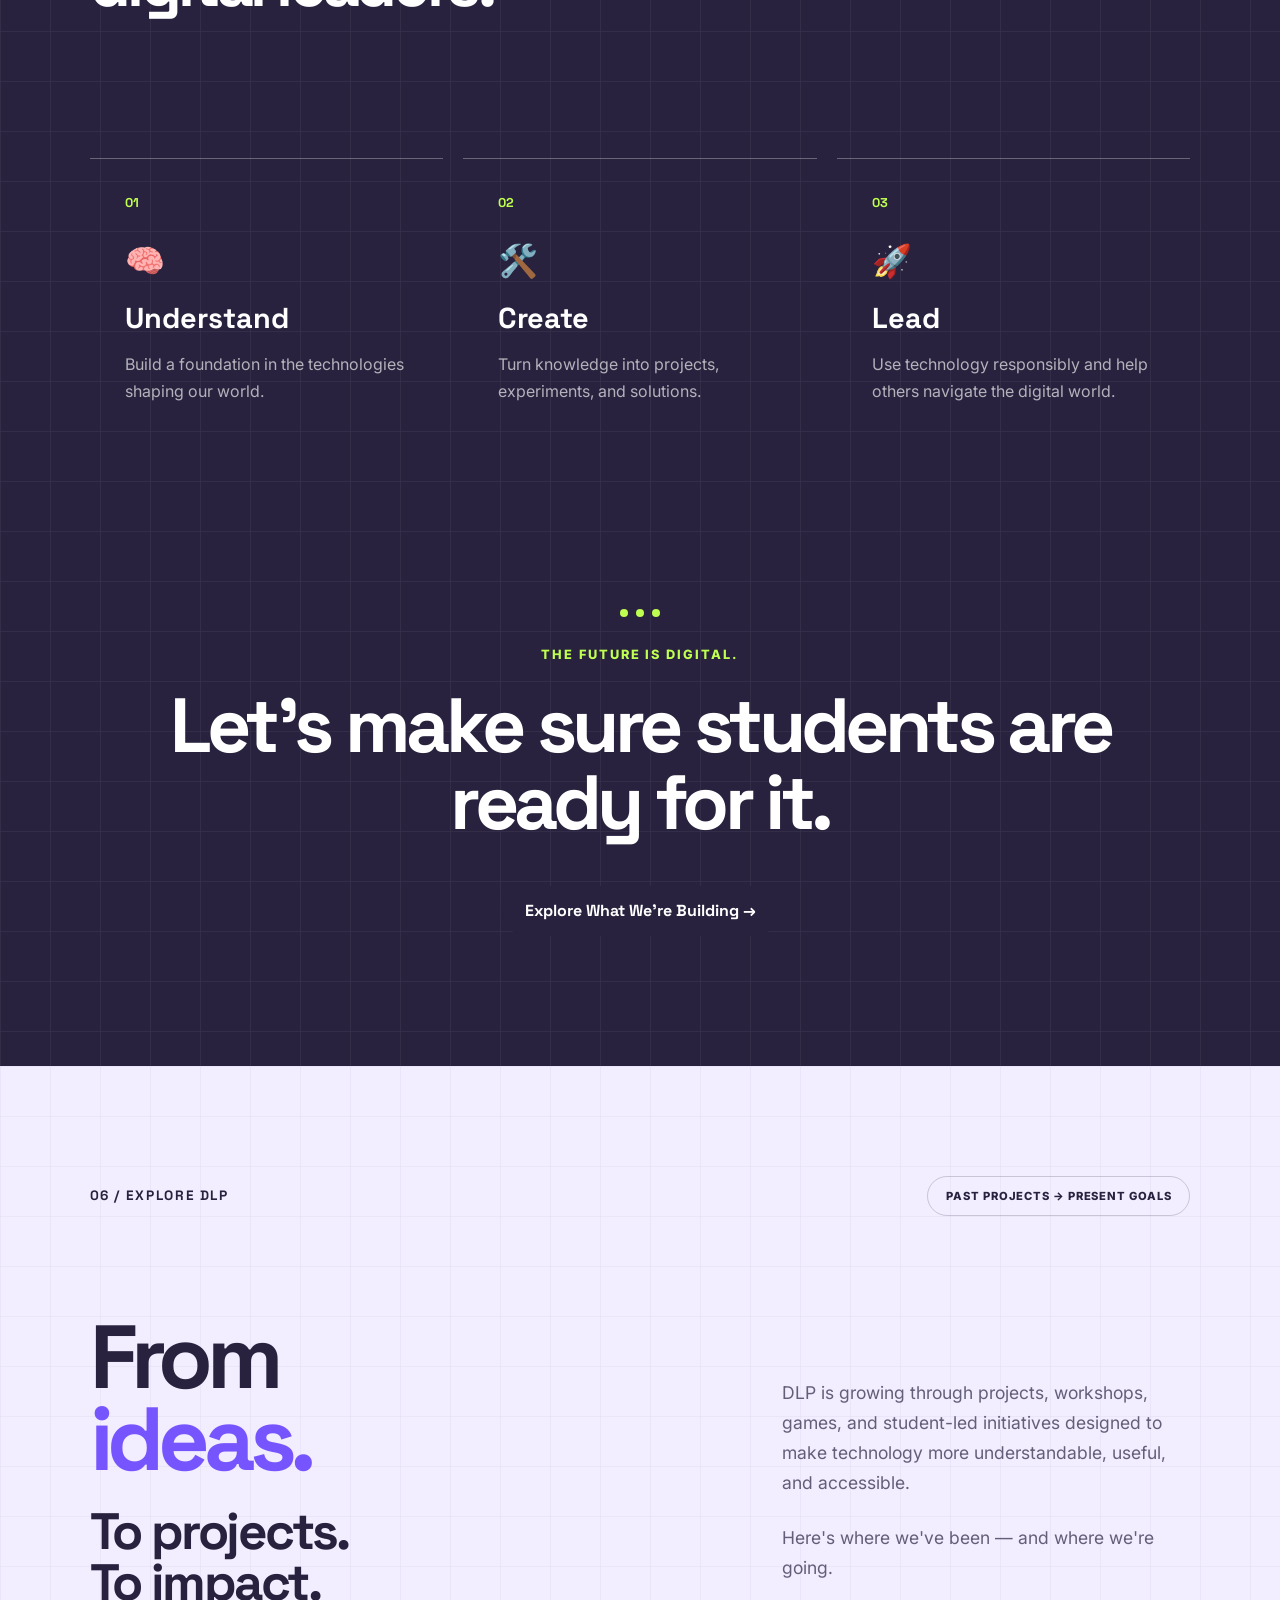
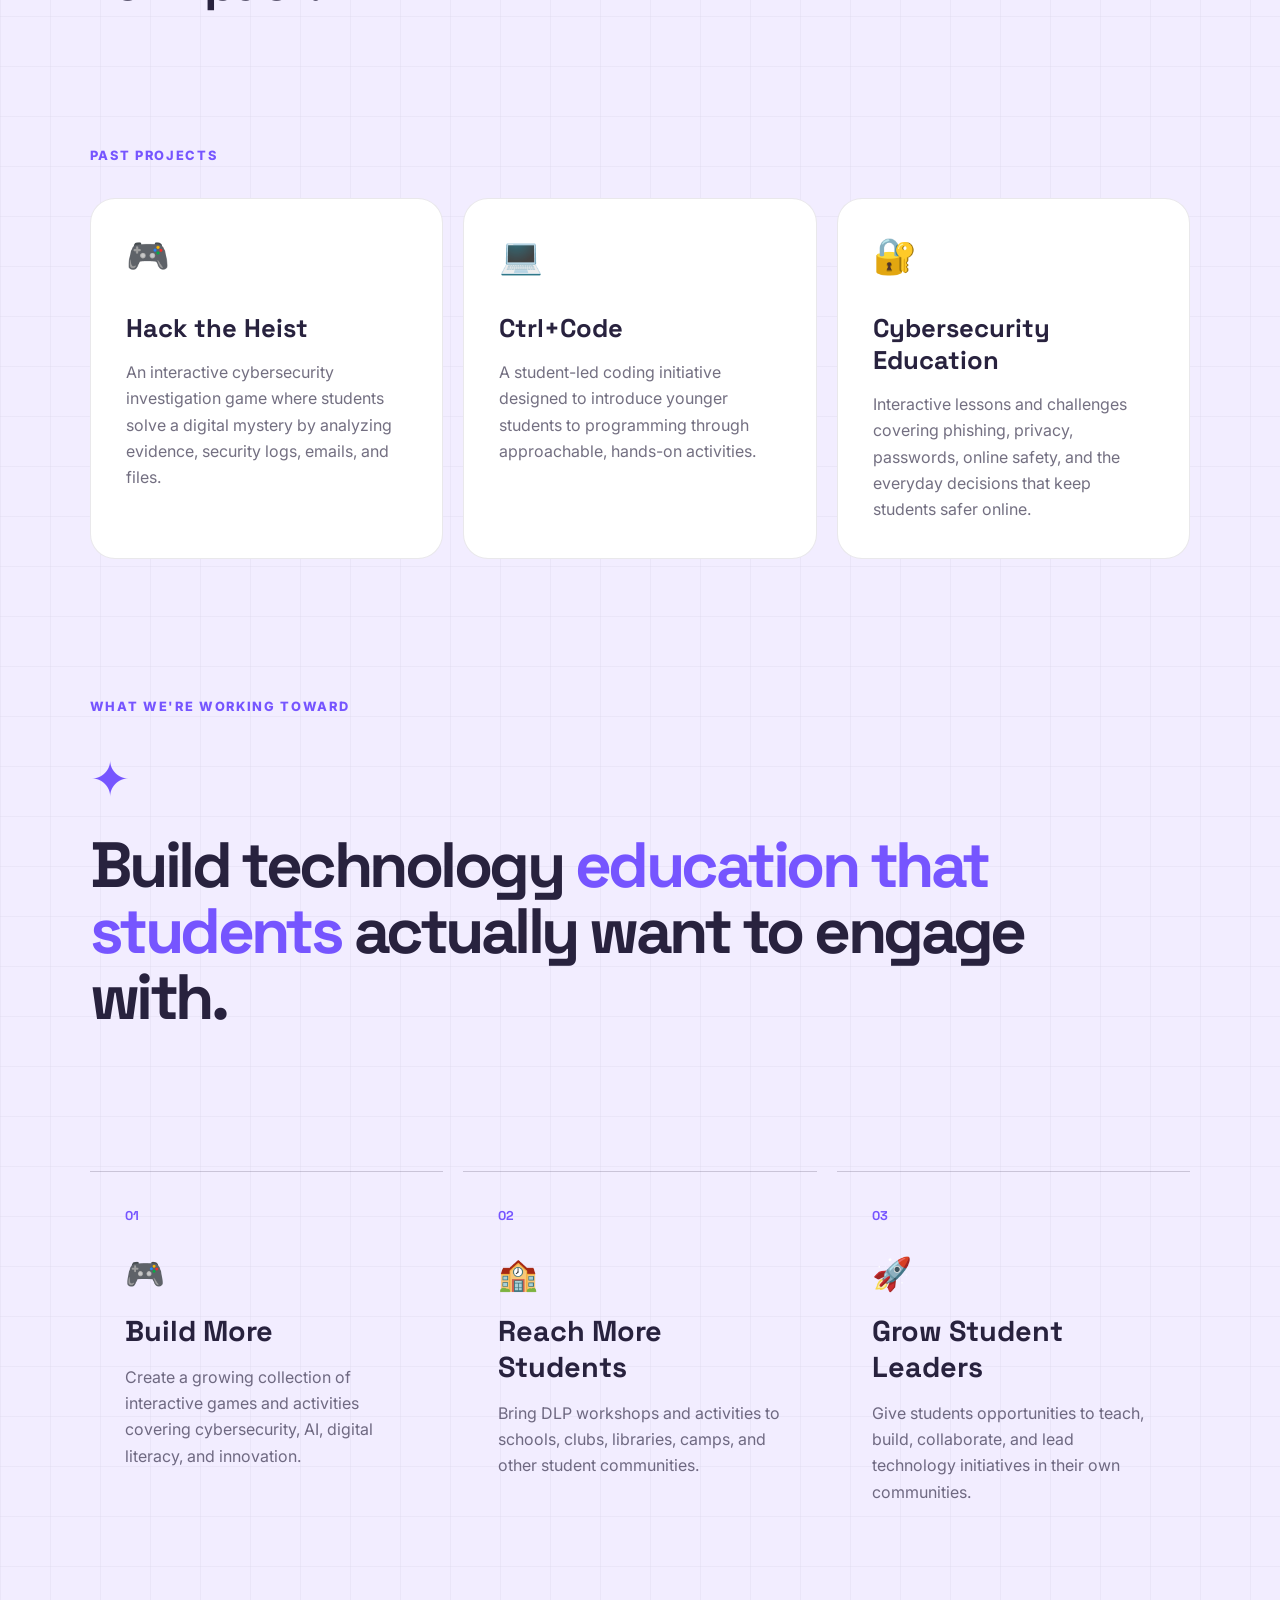
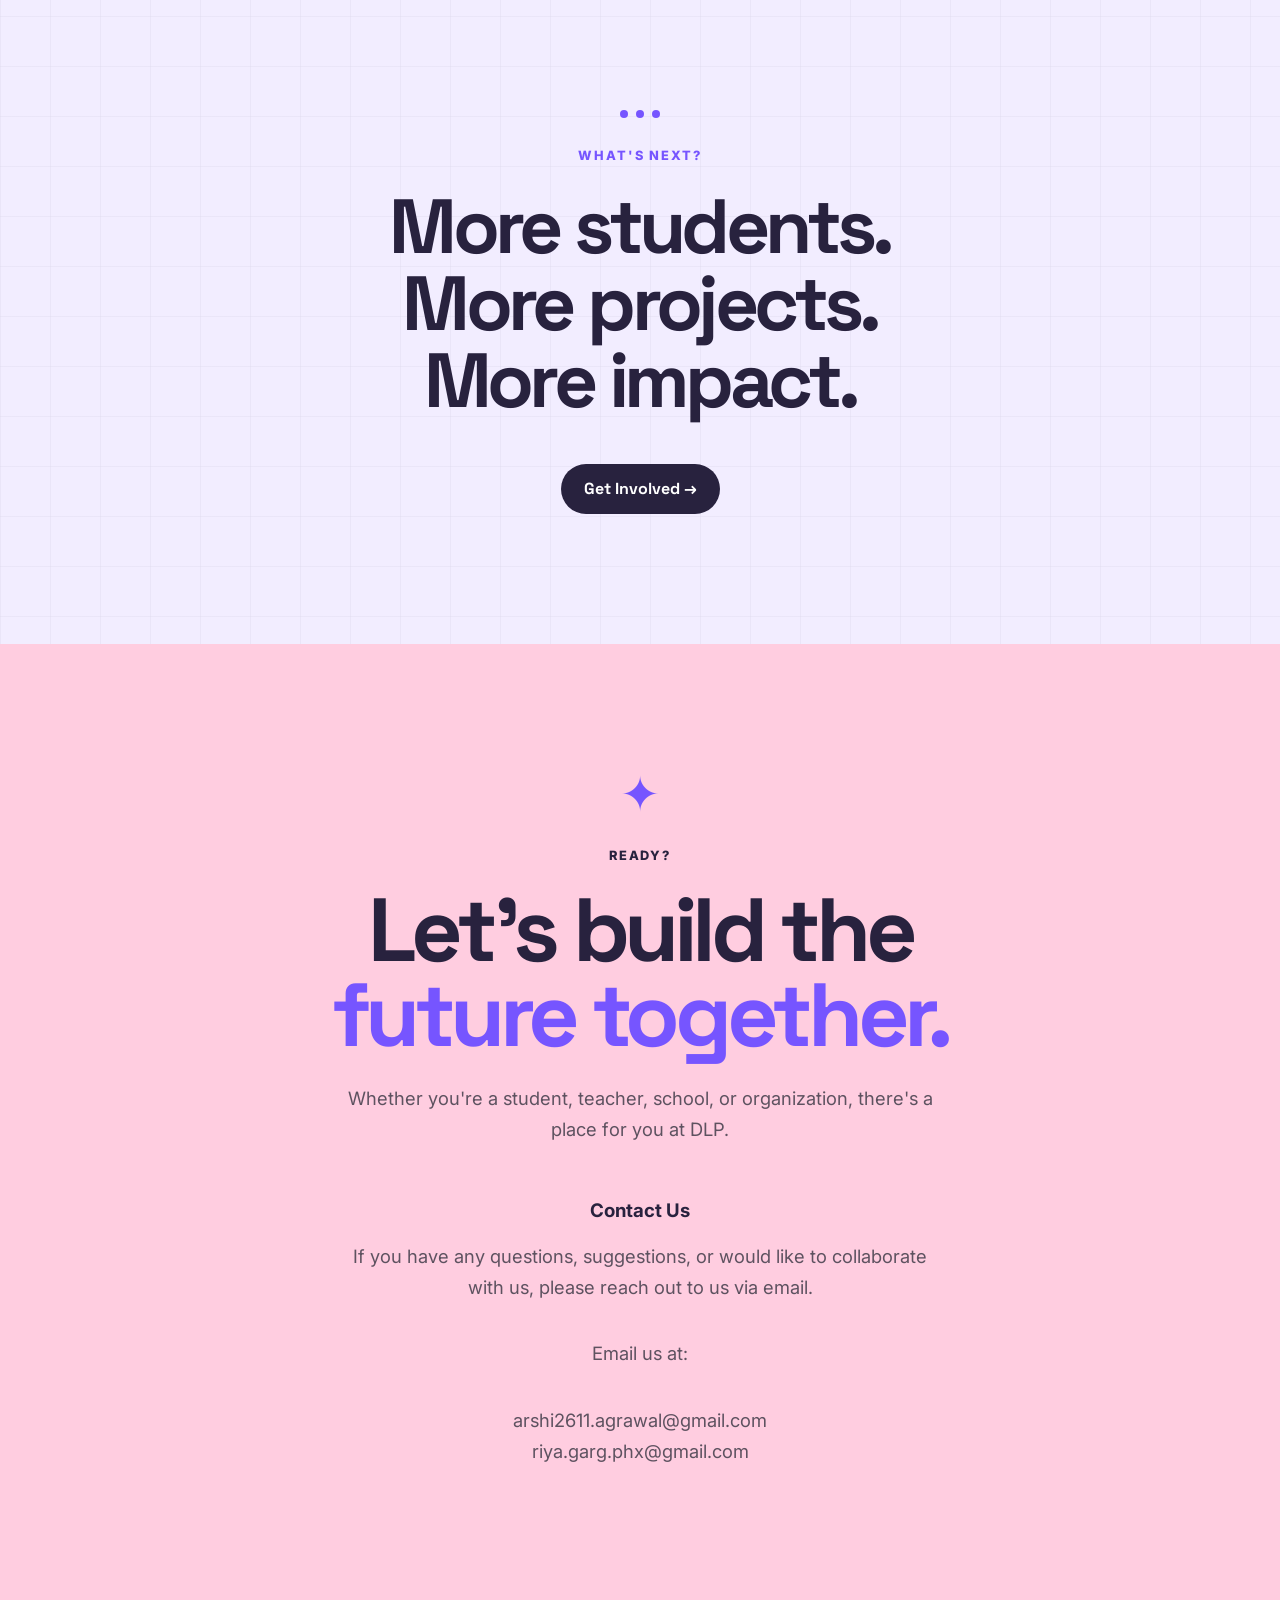
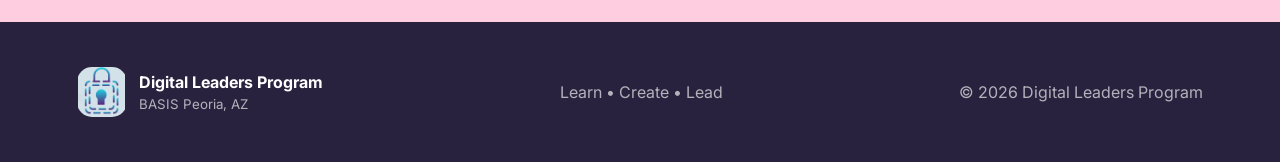
==== commit f83150bc: "Update 'Join' section to 'Contact' section Replaced the 'Join' section with a 'Contact' section cont" ====
--- a/index.html
+++ b/index.html
@@ -57,7 +57,9 @@
     <a href="#purposeScreen" class="nav-button">
         About the DLP →
     </a>
-
+<a href="#contact" class="nav-button">
+        Contact Us →
+    </a>
 </nav>
 
 
@@ -378,7 +380,7 @@
                 directly to their students.
             </p>
 
-            <a href="#join" class="primary-button">
+            <a href="#contact" class="primary-button">
                 Partner With Us →
             </a>
 
@@ -389,42 +391,7 @@
 </section>
 
 
-<!-- =====================================================
-     JOIN
-===================================================== -->
-
-<section id="join" class="join">
-
-    <div class="join-star">✦</div>
-
-    <span>READY?</span>
-
-    <h2>
-        Let's build the
-        <br>
-        <span>future together.</span>
-    </h2>
-
-    <p>
-        Whether you're a student, teacher, school,
-        or organization, there's a place for you at DLP.
-    </p>
-
-    <a  class="primary-button">
-        Contact Us → 
-    </a>
-    <p>
-    If you have any questions, suggestions, or
-                would like to collaborate with us, please
-                reach out to us via email. 
-          </p>
-    <p>
-        Email us at either : </p>
-        <p>
-        arshi2611.agrawal@gmail.com or riya.garg.phx@gmail.com
-  </p>
-
-</section>
+
 
 
 
@@ -761,7 +728,7 @@
                 </div>
 
                 <h3>
-                    Digital Detective
+                    Hack the Heist
                 </h3>
 
                 <p>
@@ -793,7 +760,7 @@
             </div>
 
 
-            <div class="problem-card highlight">
+            <div class="problem-card ">
 
                 <div class="problem-icon">
                     🔐
@@ -940,14 +907,65 @@
             More impact.
         </h2>
 
-        <a href="#join" class="primary-button">
+        <a href="#contact" class="primary-button">
             Get Involved →
         </a>
 
     </div>
 
 </section>
-
+<!-- =====================================================
+     JOIN
+===================================================== -->
+
+<!-- =====================================================
+     CONTACT
+===================================================== -->
+
+<section id="contact" class="join">
+
+    <div class="join-star">✦</div>
+
+    <span>READY?</span>
+
+    <h2>
+        Let's build the
+        <br>
+        <span>future together.</span>
+    </h2>
+
+    <p>
+        Whether you're a student, teacher, school,
+        or organization, there's a place for you at DLP.
+    </p>
+
+    <div class="contact-info">
+
+        <h3>Contact Us</h3>
+
+        <p>
+            If you have any questions, suggestions, or
+            would like to collaborate with us, please
+            reach out to us via email.
+        </p>
+
+        <p>
+            Email us at:
+        </p>
+
+        <p>
+            <a href="mailto:arshi2611.agrawal@gmail.com">
+                arshi2611.agrawal@gmail.com
+            </a>
+            <br>
+            <a href="mailto:riya.garg.phx@gmail.com">
+                riya.garg.phx@gmail.com
+            </a>
+        </p>
+
+    </div>
+
+</section>
 
 <!-- =====================================================
      FOOTER
@@ -986,4 +1004,4 @@
 <script src="script.js"></script>
 
 </body>
-</html>+</html>
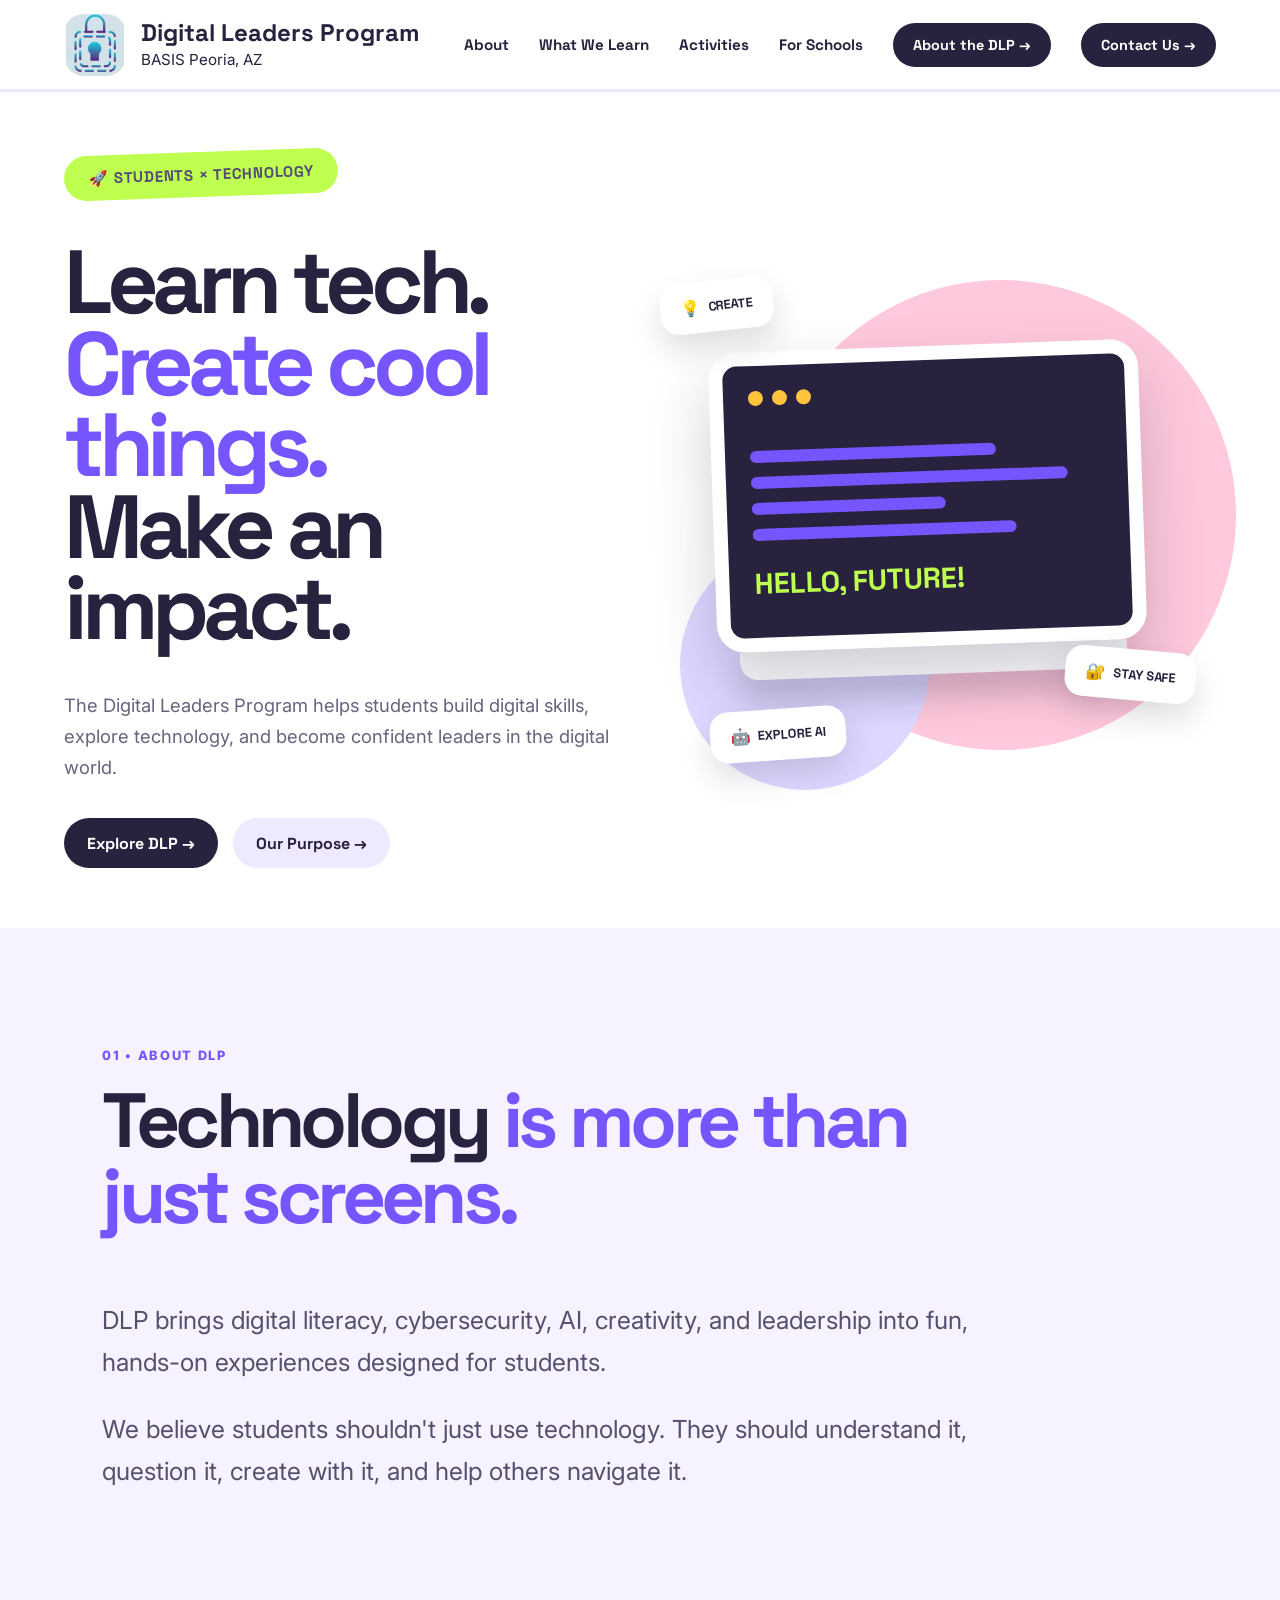
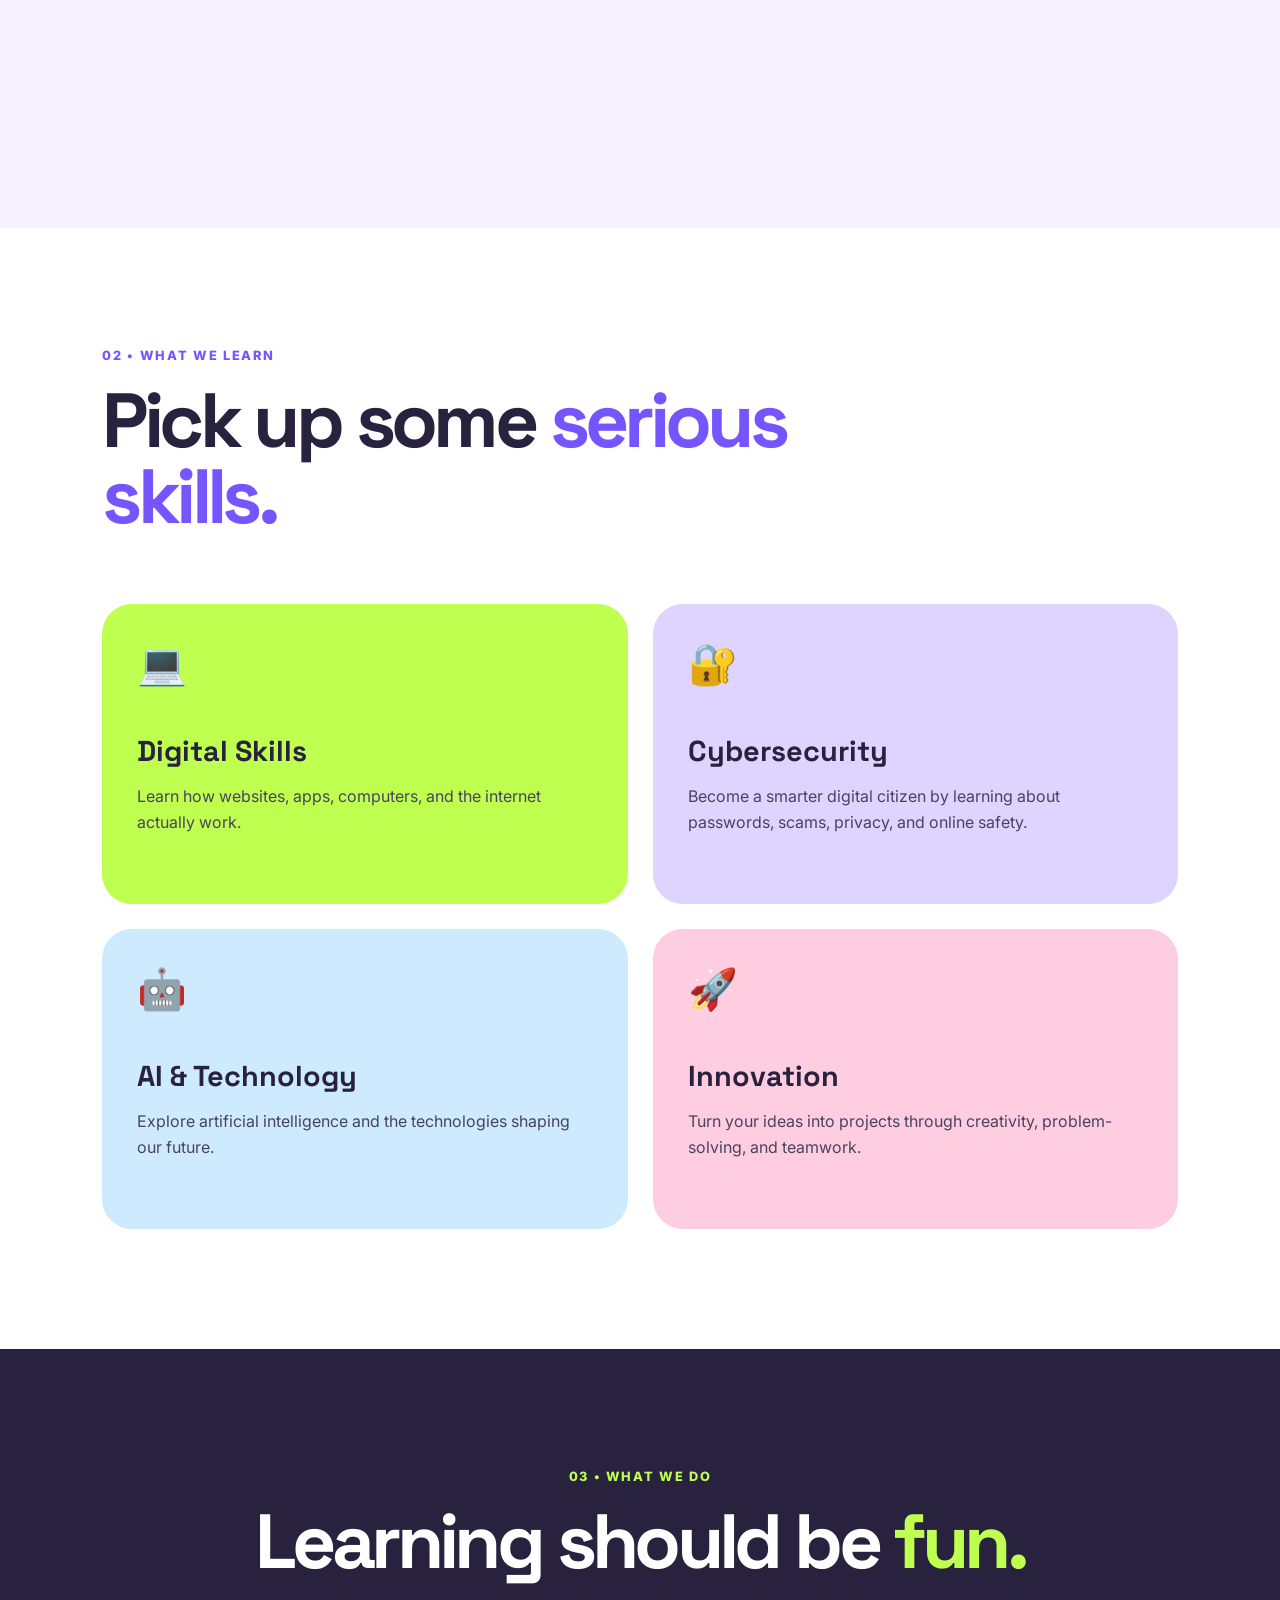
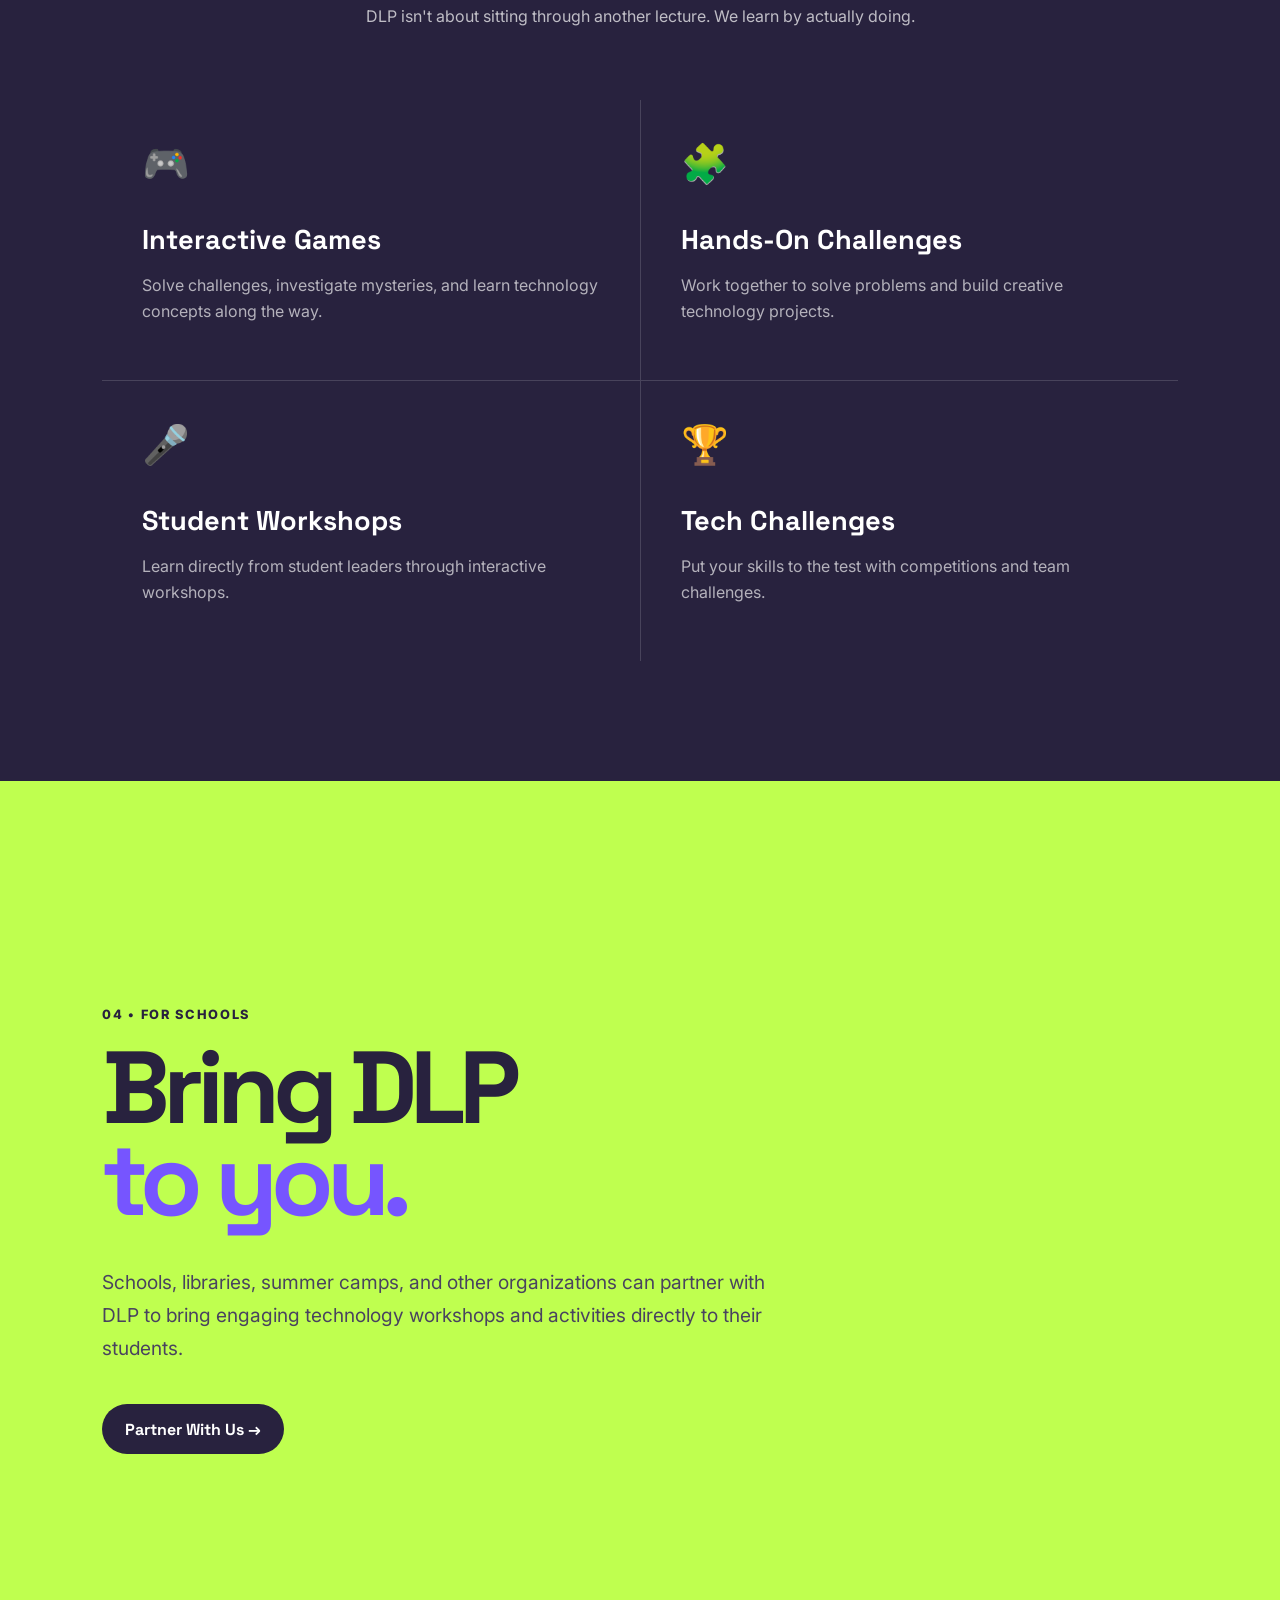
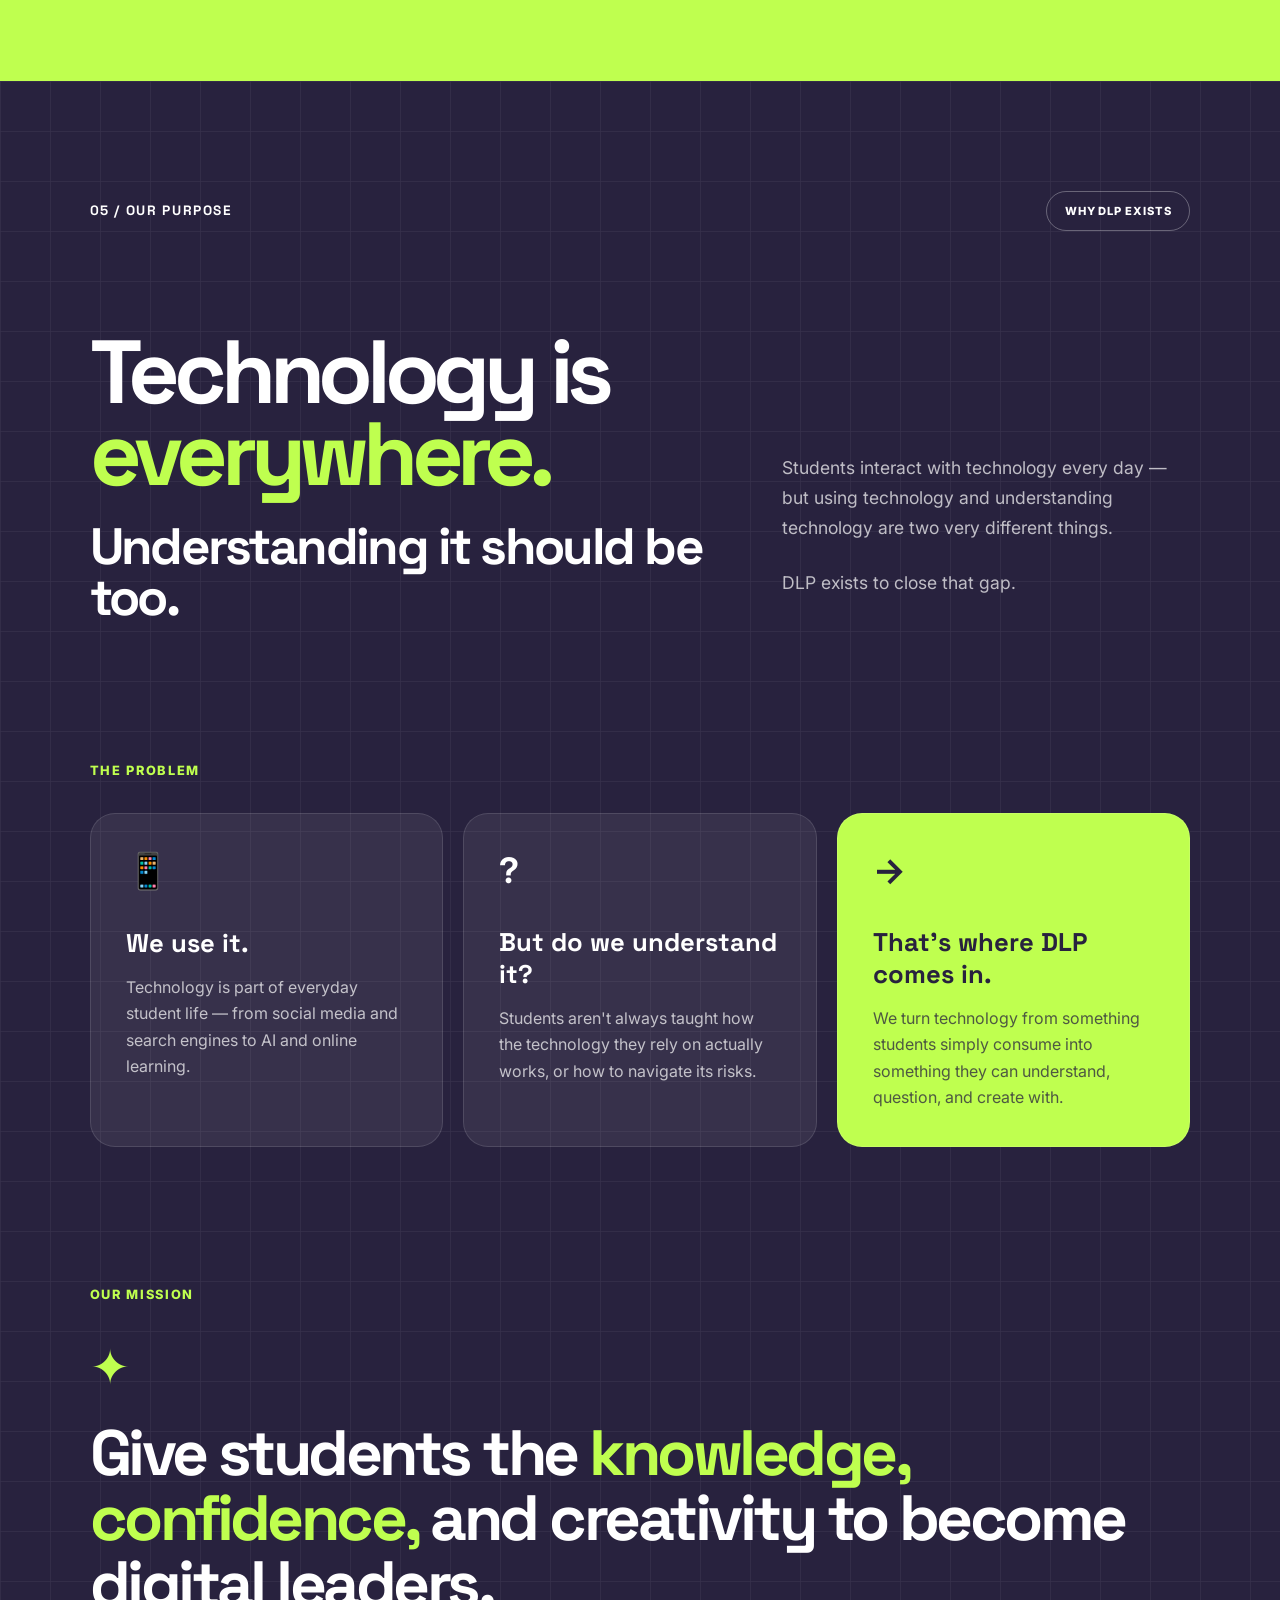
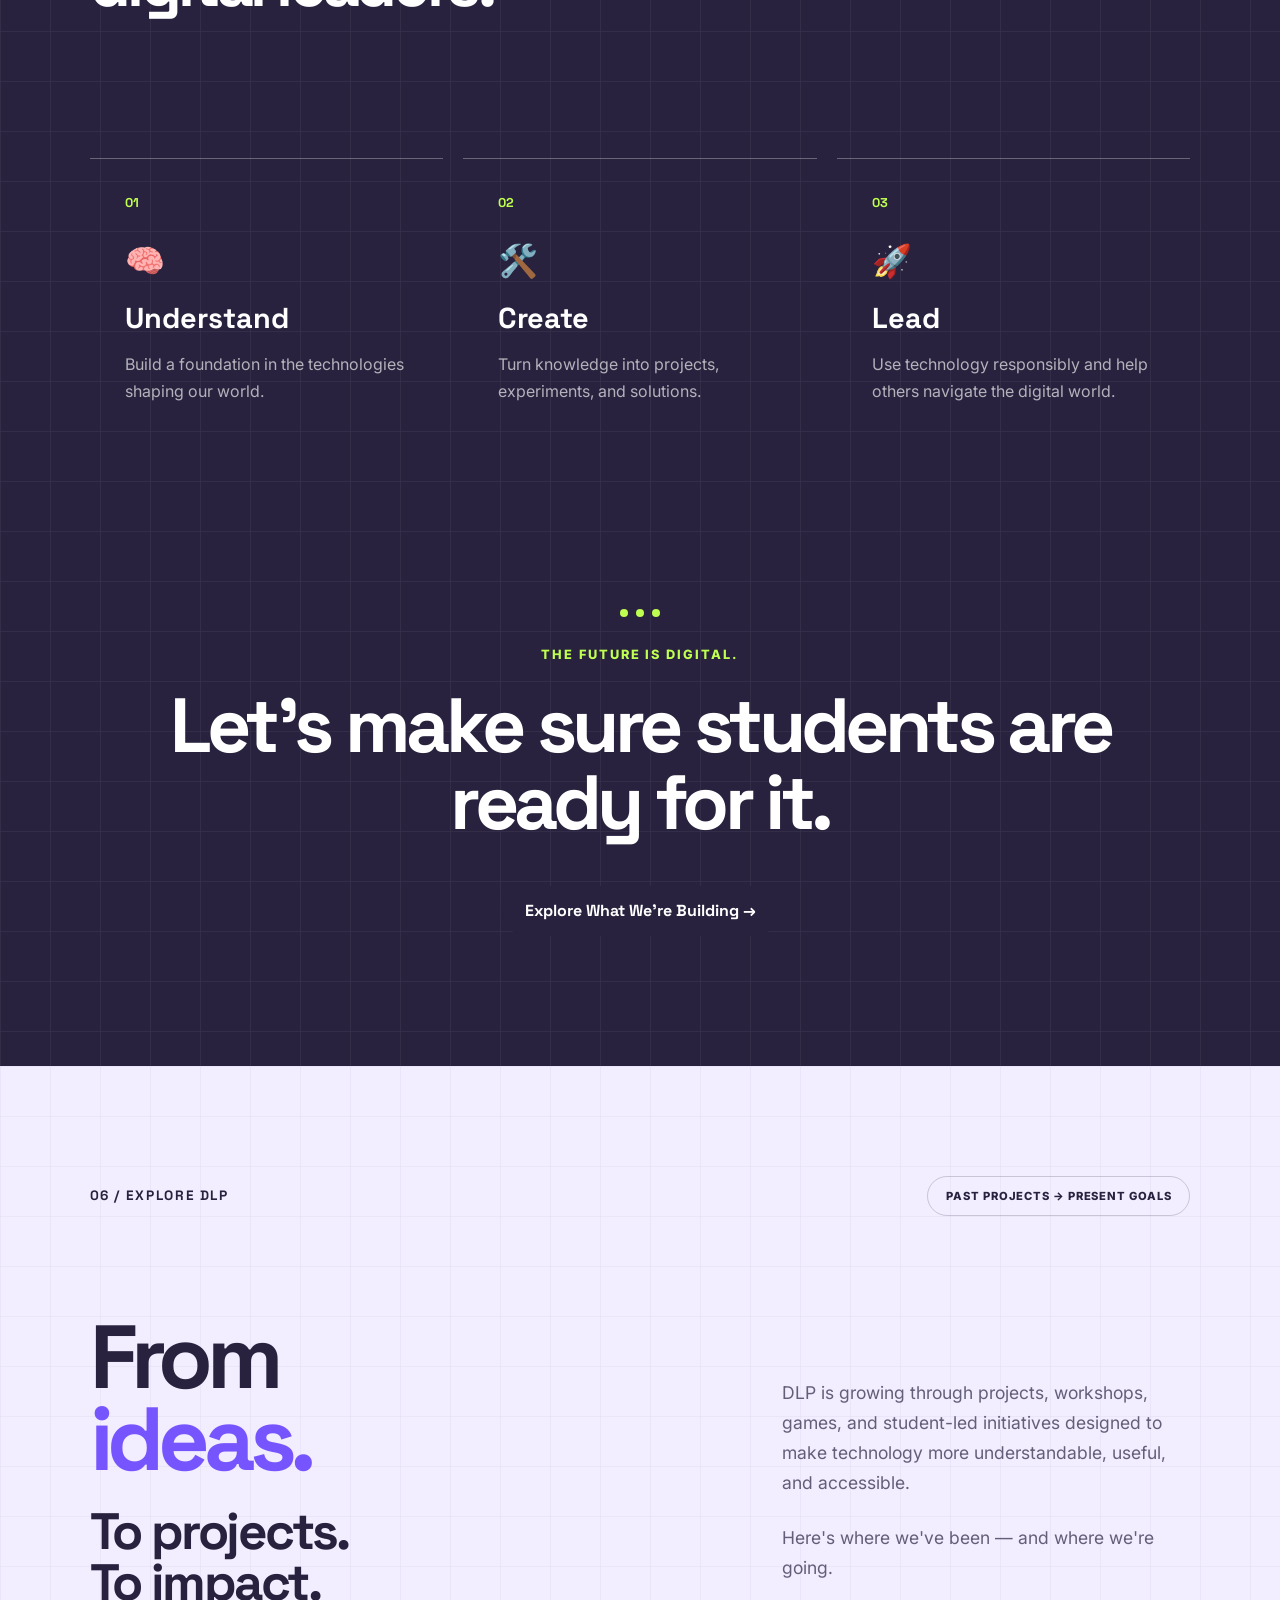
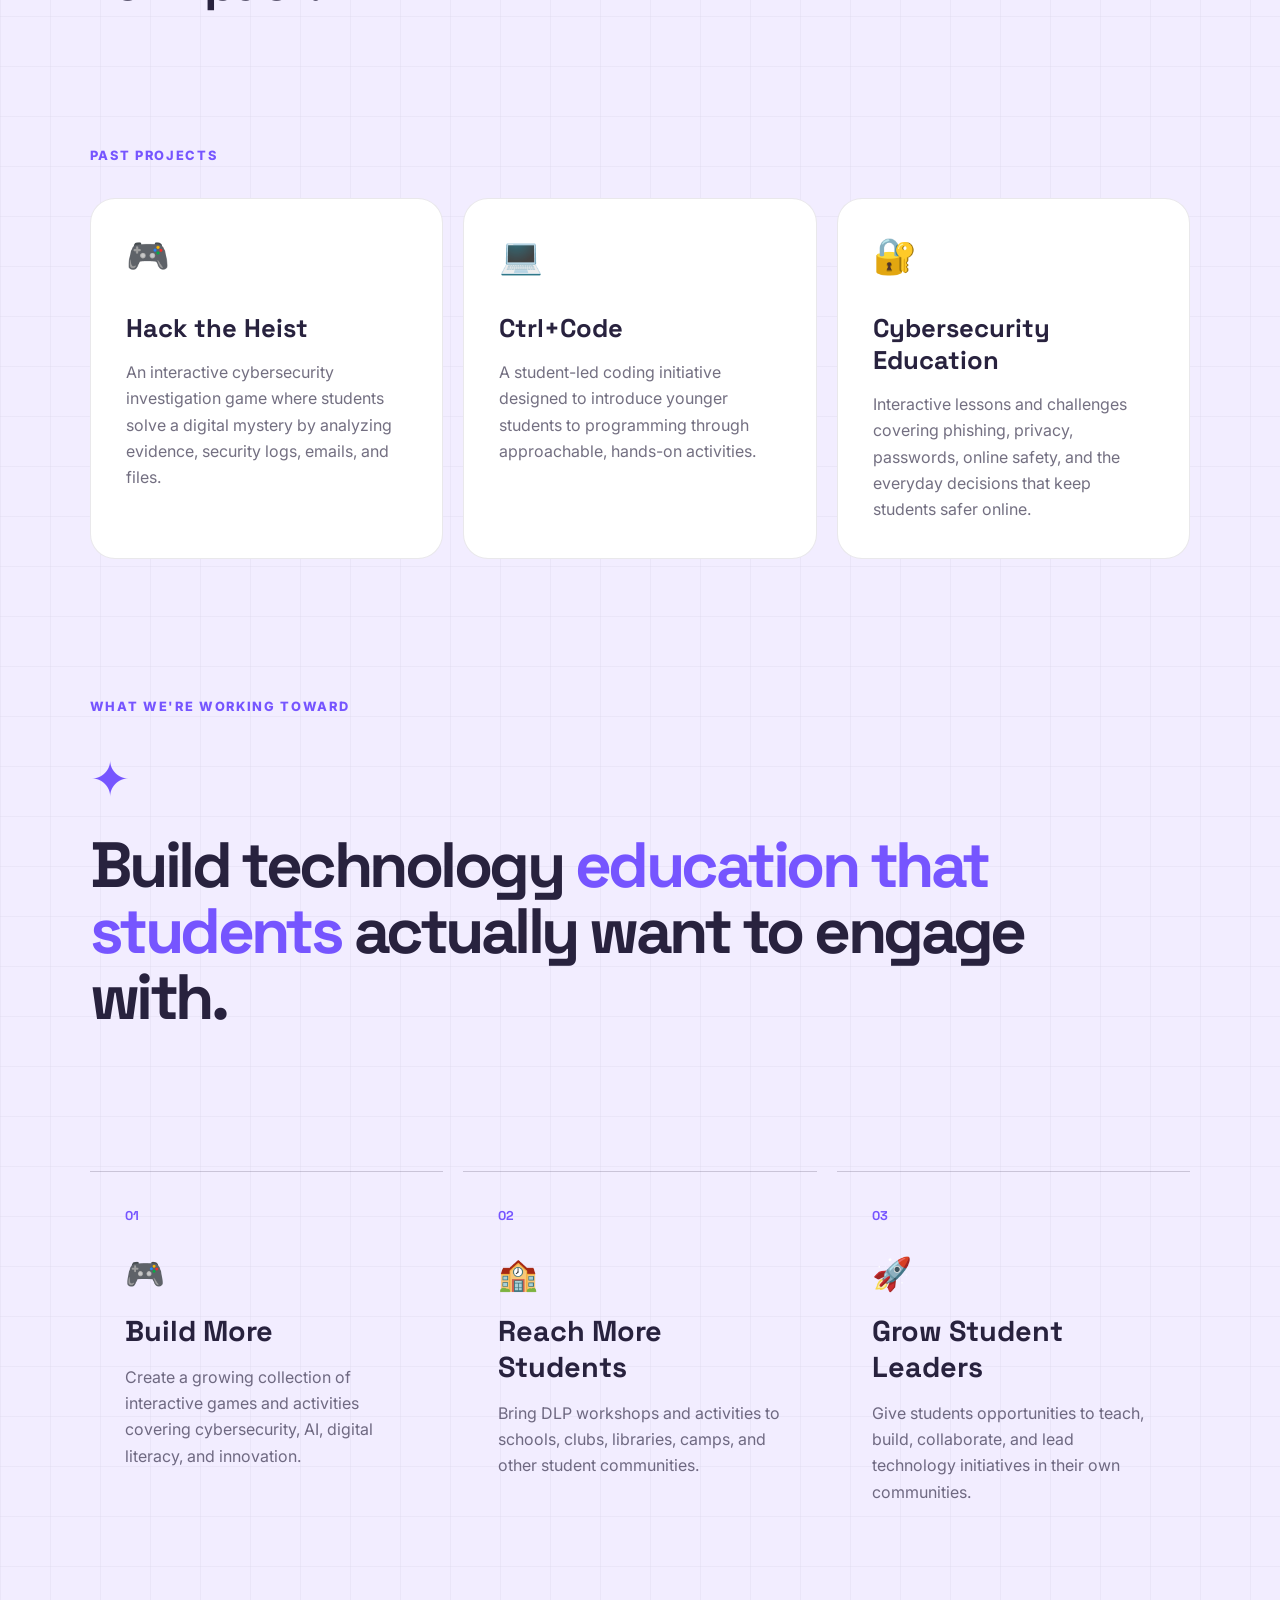
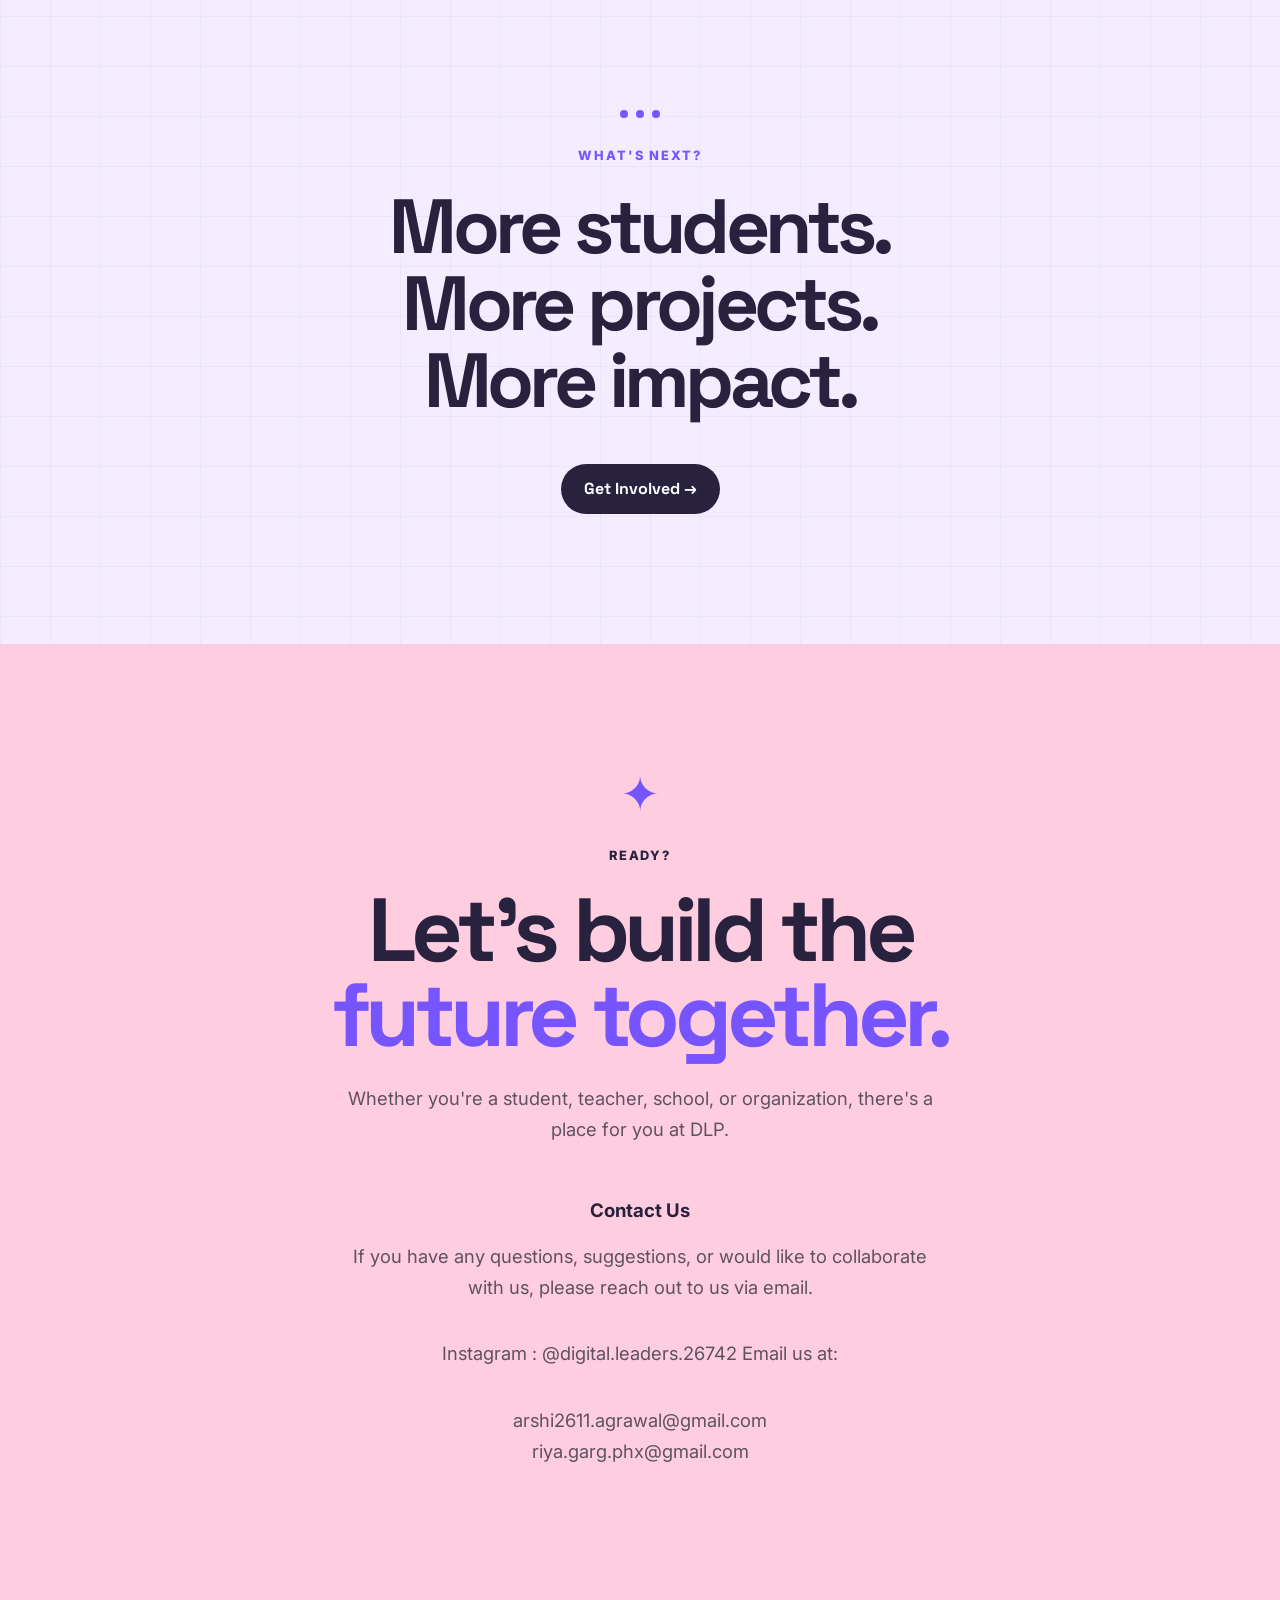
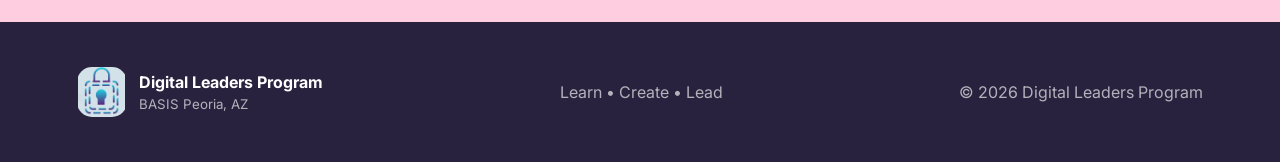
==== commit 9788f2d2: "Update index.html" ====
--- a/index.html
+++ b/index.html
@@ -948,8 +948,9 @@
             would like to collaborate with us, please
             reach out to us via email.
         </p>
-
+        
         <p>
+            Instagram : @digital.leaders.26742
             Email us at:
         </p>
 
--- a/style.css
+++ b/style.css
@@ -1677,3 +1677,1646 @@
     }
 
 }
+
+
+/* =========================================================
+   NAVBAR
+   ========================================================= */
+
+.navbar {
+    width: 100%;
+    height: 92px;
+
+    padding: 0 5%;
+
+    display: flex;
+    align-items: center;
+    justify-content: space-between;
+
+    gap: 30px;
+
+    position: sticky;
+    top: 0;
+
+    z-index: 1000;
+
+    background: rgba(255, 255, 255, 0.96);
+
+    border-bottom: 3px solid #eee7ff;
+
+    backdrop-filter: blur(12px);
+}
+
+.logo {
+    display: flex;
+    align-items: center;
+
+    gap: 15px;
+
+    flex-shrink: 0;
+}
+
+.logo-circle {
+    width: 62px;
+    height: 62px;
+
+    object-fit: contain;
+
+    border-radius: 20px;
+}
+
+.logo-text {
+    display: flex;
+    flex-direction: column;
+}
+
+.logo strong {
+    font-family: "Space Grotesk", sans-serif;
+
+    font-size: 1.5rem;
+    line-height: 1.1;
+
+    white-space: nowrap;
+}
+
+.logo small {
+    margin-top: 4px;
+
+    font-size: 0.95rem;
+}
+
+.nav-links {
+    display: flex;
+    align-items: center;
+
+    gap: 30px;
+
+    margin-left: auto;
+}
+
+.nav-links a {
+    font-family: "Space Grotesk", sans-serif;
+
+    font-weight: 700;
+
+    font-size: 0.95rem;
+
+    transition:
+        color 0.2s ease,
+        transform 0.2s ease;
+}
+
+.nav-links a:hover {
+    color: #7655ff;
+    transform: translateY(-2px);
+}
+
+.nav-button {
+    flex-shrink: 0;
+
+    padding: 13px 20px;
+
+    border-radius: 999px;
+
+    background: #28223e;
+    color: white;
+
+    font-family: "Space Grotesk", sans-serif;
+
+    font-size: 0.9rem;
+    font-weight: 700;
+
+    transition:
+        transform 0.2s ease,
+        background 0.2s ease;
+}
+
+.nav-button:hover {
+    transform: translateY(-3px);
+    background: #7655ff;
+}
+
+
+/* =========================================================
+   HERO
+   ========================================================= */
+
+.hero {
+    width: 100%;
+    min-height: calc(100vh - 92px);
+
+    padding: 60px 5%;
+
+    display: grid;
+    grid-template-columns: minmax(0, 1fr) minmax(0, 1fr);
+
+    align-items: center;
+
+    position: relative;
+
+    overflow: hidden;
+
+    background: white;
+}
+
+.hero-text {
+    width: 100%;
+
+    max-width: 700px;
+
+    position: relative;
+
+    z-index: 10;
+}
+
+.sticker {
+    display: inline-block;
+
+    padding: 13px 25px;
+
+    margin-bottom: 45px;
+
+    border-radius: 999px;
+
+    background: #bfff4f;
+
+    color: #554d75;
+
+    font-family: "Space Grotesk", sans-serif;
+
+    font-weight: 800;
+
+    font-size: 0.95rem;
+
+    letter-spacing: 0.05em;
+
+    transform: rotate(-2deg);
+}
+
+.hero h1 {
+    margin: 0;
+
+    font-family: "Space Grotesk", sans-serif;
+
+    font-size: clamp(4rem, 7vw, 7.5rem);
+
+    line-height: 0.91;
+
+    letter-spacing: -0.07em;
+
+    color: #28223e;
+}
+
+.hero h1 span {
+    display: block;
+
+    color: #7655ff;
+}
+
+.hero-text > p {
+    max-width: 600px;
+
+    margin: 40px 0 0;
+
+    font-size: 1.15rem;
+
+    line-height: 1.7;
+
+    color: #68627d;
+}
+
+.hero-buttons {
+    display: flex;
+
+    flex-wrap: wrap;
+
+    gap: 15px;
+
+    margin-top: 35px;
+}
+
+
+/* =========================================================
+   BUTTONS
+   ========================================================= */
+
+.primary-button,
+.secondary-button {
+    display: inline-flex;
+
+    align-items: center;
+    justify-content: center;
+
+    min-height: 50px;
+
+    padding: 14px 23px;
+
+    border-radius: 999px;
+
+    font-family: "Space Grotesk", sans-serif;
+
+    font-weight: 700;
+
+    cursor: pointer;
+
+    transition:
+        transform 0.2s ease,
+        box-shadow 0.2s ease,
+        background 0.2s ease;
+}
+
+.primary-button {
+    background: #28223e;
+    color: white;
+}
+
+.primary-button:hover {
+    transform: translateY(-4px);
+
+    box-shadow:
+        0 12px 25px rgba(40, 34, 62, 0.18);
+}
+
+.secondary-button {
+    background: #eee9ff;
+    color: #28223e;
+}
+
+.secondary-button:hover {
+    transform: translateY(-4px);
+
+    background: #dfd6ff;
+}
+
+
+/* =========================================================
+   HERO ART
+   ========================================================= */
+
+.hero-art {
+    width: 100%;
+    min-height: 620px;
+
+    position: relative;
+
+    display: flex;
+    align-items: center;
+    justify-content: center;
+}
+
+.blob {
+    position: absolute;
+
+    border-radius: 50%;
+}
+
+.blob-one {
+    width: 470px;
+    height: 470px;
+
+    right: -20px;
+    top: 80px;
+
+    background: #ffc9dd;
+}
+
+.blob-two {
+    width: 250px;
+    height: 250px;
+
+    left: 40px;
+    bottom: 30px;
+
+    background: #ded7ff;
+}
+
+.computer {
+    width: 430px;
+
+    position: relative;
+
+    z-index: 5;
+
+    transform: rotate(-2deg);
+}
+#contact-screen {  width: 100%;
+    height: 300px;
+
+    padding: 25px;
+
+    border: 14px solid white;
+
+    border-radius: 28px;
+
+    background: #28223e;
+
+    box-shadow:
+        0 30px 60px rgba(40, 34, 62, 0.22);
+
+    position: relative;
+
+    overflow: hidden;
+}
+.screen {
+    width: 100%;
+    height: 300px;
+
+    padding: 25px;
+
+    border: 14px solid white;
+
+    border-radius: 28px;
+
+    background: #28223e;
+
+    box-shadow:
+        0 30px 60px rgba(40, 34, 62, 0.22);
+
+    position: relative;
+
+    overflow: hidden;
+}
+
+.screen-top {
+    display: flex;
+
+    gap: 9px;
+}
+
+.screen-top span {
+    width: 15px;
+    height: 15px;
+
+    border-radius: 50%;
+
+    background: #ffc33d;
+}
+
+.code-lines {
+    margin-top: 45px;
+}
+
+.code-lines div {
+    height: 12px;
+
+    margin-bottom: 14px;
+
+    border-radius: 20px;
+
+    background: #7655ff;
+}
+
+.code-lines div:nth-child(1) {
+    width: 70%;
+}
+
+.code-lines div:nth-child(2) {
+    width: 90%;
+}
+
+.code-lines div:nth-child(3) {
+    width: 55%;
+}
+
+.code-lines div:nth-child(4) {
+    width: 75%;
+}
+
+.screen strong {
+    display: block;
+
+    margin-top: 25px;
+
+    color: #bfff4f;
+
+    font-family: "Space Grotesk", sans-serif;
+
+    font-size: 1.8rem;
+}
+
+.keyboard {
+    width: 90%;
+    height: 28px;
+
+    margin: 0 auto;
+
+    border-radius: 0 0 18px 18px;
+
+    background: white;
+
+    box-shadow:
+        0 20px 30px rgba(40, 34, 62, 0.18);
+}
+
+.floating-note {
+    position: absolute;
+
+    z-index: 10;
+
+    padding: 15px 20px;
+
+    border-radius: 18px;
+
+    background: white;
+
+    box-shadow:
+        0 15px 30px rgba(40, 34, 62, 0.15);
+
+    display: flex;
+
+    align-items: center;
+
+    gap: 8px;
+
+    font-family: "Space Grotesk", sans-serif;
+}
+
+.floating-note strong {
+    font-size: 0.8rem;
+}
+
+.note-one {
+    top: 80px;
+    left: 20px;
+
+    transform: rotate(-6deg);
+}
+
+.note-two {
+    right: 20px;
+    bottom: 120px;
+
+    transform: rotate(5deg);
+}
+
+.note-three {
+    left: 70px;
+    bottom: 60px;
+
+    transform: rotate(-4deg);
+}
+
+
+/* =========================================================
+   GENERAL SECTIONS
+   ========================================================= */
+
+.section {
+    width: 100%;
+    min-height: 100vh;
+
+    padding: 120px 8%;
+
+    position: relative;
+}
+
+.section-title > span,
+.section-heading > span {
+    display: block;
+
+    margin-bottom: 20px;
+
+    font-size: 0.8rem;
+
+    font-weight: 800;
+
+    letter-spacing: 0.13em;
+
+    color: #7655ff;
+}
+
+.section-title h2,
+.section-heading h2 {
+    max-width: 850px;
+
+    margin: 0;
+
+    font-family: "Space Grotesk", sans-serif;
+
+    font-size: clamp(3rem, 6vw, 6rem);
+
+    line-height: 0.98;
+
+    letter-spacing: -0.06em;
+}
+
+.section-title h2 span,
+.section-heading h2 span {
+    color: #7655ff;
+}
+
+
+/* =========================================================
+   ABOUT
+   ========================================================= */
+
+.about {
+    background: #f6f2ff;
+}
+
+.about-content {
+    max-width: 900px;
+
+    margin-top: 65px;
+}
+
+.about-content p {
+    margin: 0 0 25px;
+
+    font-size: clamp(1.2rem, 2vw, 1.55rem);
+
+    line-height: 1.7;
+
+    color: #55506b;
+}
+
+
+/* =========================================================
+   LEARN
+   ========================================================= */
+
+.learn {
+    background: white;
+}
+
+.card-grid {
+    max-width: 1200px;
+
+    margin: 70px auto 0;
+
+    display: grid;
+
+    grid-template-columns: repeat(2, minmax(0, 1fr));
+
+    gap: 25px;
+}
+
+.skill-card {
+    min-height: 300px;
+
+    padding: 35px;
+
+    border-radius: 30px;
+
+    position: relative;
+
+    overflow: hidden;
+
+    transition:
+        transform 0.25s ease;
+}
+
+.skill-card:hover {
+    transform: translateY(-7px);
+}
+
+.skill-card.yellow {
+    background: #bfff4f;
+}
+
+.skill-card.purple {
+    background: #ded4ff;
+}
+
+.skill-card.blue {
+    background: #cdeaff;
+}
+
+.skill-card.pink {
+    background: #ffcde0;
+}
+
+.emoji {
+    font-size: 2.5rem;
+
+    margin-bottom: 45px;
+}
+
+.skill-card h3 {
+    margin: 0 0 15px;
+
+    font-family: "Space Grotesk", sans-serif;
+
+    font-size: 1.8rem;
+}
+
+.skill-card p {
+    max-width: 500px;
+
+    margin: 0;
+
+    line-height: 1.6;
+
+    color: #49435f;
+}
+
+
+/* =========================================================
+   ACTIVITIES
+   ========================================================= */
+
+.activities {
+    background: #28223e;
+
+    color: white;
+}
+
+.section-heading.center {
+    text-align: center;
+}
+
+.section-heading.center h2 {
+    margin-left: auto;
+    margin-right: auto;
+}
+
+.section-heading.center > p {
+    max-width: 600px;
+
+    margin: 25px auto 0;
+
+    color: rgba(255,255,255,0.7);
+
+    line-height: 1.6;
+}
+
+.activities .section-heading > span {
+    color: #bfff4f;
+}
+
+.activities .section-heading h2 span {
+    color: #bfff4f;
+}
+
+.activity-grid {
+    max-width: 1200px;
+
+    margin: 70px auto 0;
+
+    display: grid;
+
+    grid-template-columns: repeat(2, minmax(0, 1fr));
+
+    gap: 1px;
+
+    background: rgba(255,255,255,0.15);
+}
+
+.activity {
+    min-height: 280px;
+
+    padding: 40px;
+
+    background: #28223e;
+}
+
+.activity-icon {
+    font-size: 2.4rem;
+
+    margin-bottom: 35px;
+}
+
+.activity h3 {
+    margin: 0 0 15px;
+
+    font-family: "Space Grotesk", sans-serif;
+
+    font-size: 1.7rem;
+}
+
+.activity p {
+    max-width: 500px;
+
+    margin: 0;
+
+    color: rgba(255,255,255,0.65);
+
+    line-height: 1.65;
+}
+
+
+/* =========================================================
+   SCHOOLS
+   ========================================================= */
+
+.school-section {
+    width: 100%;
+    min-height: 100vh;
+
+    padding: 120px 8%;
+
+    display: flex;
+    align-items: center;
+
+    background: #bfff4f;
+}
+
+.school-card {
+    width: 100%;
+
+    max-width: 1200px;
+
+    margin: auto;
+}
+
+.school-text {
+    max-width: 850px;
+}
+
+.school-text > span {
+    display: block;
+
+    margin-bottom: 20px;
+
+    font-size: 0.8rem;
+
+    font-weight: 800;
+
+    letter-spacing: 0.13em;
+}
+
+.school-text h2 {
+    margin: 0;
+
+    font-family: "Space Grotesk", sans-serif;
+
+    font-size: clamp(4rem, 8vw, 8rem);
+
+    line-height: 0.9;
+
+    letter-spacing: -0.07em;
+}
+
+.school-text h2 span {
+    display: block;
+
+    color: #7655ff;
+}
+
+.school-text p {
+    max-width: 700px;
+
+    margin: 40px 0;
+
+    font-size: 1.2rem;
+
+    line-height: 1.7;
+
+    color: #49435f;
+}
+
+
+/* =========================================================
+   JOIN
+   ========================================================= */
+
+.join {
+    width: 100%;
+    min-height: 100vh;
+
+    padding: 120px 8%;
+
+    display: flex;
+    flex-direction: column;
+
+    align-items: center;
+    justify-content: center;
+
+    text-align: center;
+
+    background: #ffcde0;
+}
+
+.join-star {
+    margin-bottom: 25px;
+
+    font-size: 3rem;
+
+    color: #7655ff;
+}
+
+.join > span {
+    font-size: 0.8rem;
+
+    font-weight: 800;
+
+    letter-spacing: 0.15em;
+}
+
+.join h2 {
+    margin: 25px 0;
+
+    font-family: "Space Grotesk", sans-serif;
+
+    font-size: clamp(3.5rem, 7vw, 7rem);
+
+    line-height: 0.95;
+
+    letter-spacing: -0.06em;
+}
+
+.join h2 span {
+    color: #7655ff;
+}
+
+.join p {
+    max-width: 600px;
+
+    margin: 0 0 35px;
+
+    font-size: 1.15rem;
+
+    line-height: 1.7;
+
+    color: #5e5260;
+}
+
+
+/* =========================================================
+   PURPOSE + EXPLORE COMMON
+========================================================= */
+
+.purpose-screen,
+.explore-screen {
+    width: 100%;
+
+    min-height: 100vh;
+
+    padding: 110px 7% 130px;
+
+    position: relative;
+
+    overflow: hidden;
+}
+
+.purpose-screen {
+    background: #28223e;
+
+    color: white;
+}
+
+.explore-screen {
+    background: #f2edff;
+
+    color: #28223e;
+}
+
+.background-grid {
+    position: absolute;
+
+    inset: 0;
+
+    pointer-events: none;
+
+    opacity: 0.07;
+
+    background-image:
+        linear-gradient(
+            rgba(255,255,255,0.7) 1px,
+            transparent 1px
+        ),
+        linear-gradient(
+            90deg,
+            rgba(255,255,255,0.7) 1px,
+            transparent 1px
+        );
+
+    background-size: 50px 50px;
+}
+
+.explore-screen .background-grid {
+    opacity: 0.12;
+
+    background-image:
+        linear-gradient(
+            rgba(40,34,62,0.3) 1px,
+            transparent 1px
+        ),
+        linear-gradient(
+            90deg,
+            rgba(40,34,62,0.3) 1px,
+            transparent 1px
+        );
+}
+
+.purpose-screen > *:not(.background-grid),
+.explore-screen > *:not(.background-grid) {
+    position: relative;
+
+    z-index: 2;
+}
+
+.purpose-header {
+    width: 100%;
+
+    max-width: 1250px;
+
+    margin: 0 auto 100px;
+
+    display: flex;
+
+    align-items: center;
+
+    justify-content: space-between;
+
+    gap: 30px;
+}
+
+.section-label {
+    font-family: "Space Grotesk", sans-serif;
+
+    font-size: 0.85rem;
+
+    font-weight: 800;
+
+    letter-spacing: 0.12em;
+}
+
+.purpose-tag {
+    padding: 12px 18px;
+
+    border: 1px solid rgba(255,255,255,0.3);
+
+    border-radius: 999px;
+
+    font-size: 0.7rem;
+
+    font-weight: 800;
+
+    letter-spacing: 0.08em;
+}
+
+.explore-screen .purpose-tag {
+    border-color: rgba(40,34,62,0.2);
+}
+
+
+/* =========================================================
+   PURPOSE / EXPLORE HERO
+   ========================================================= */
+
+.purpose-hero {
+    width: 100%;
+
+    max-width: 1250px;
+
+    margin: 0 auto 140px;
+
+    display: grid;
+
+    grid-template-columns: minmax(0, 1.2fr) minmax(280px, 0.8fr);
+
+    gap: 80px;
+
+    align-items: end;
+}
+
+.purpose-title h1,
+.purpose-title h2 {
+    margin: 0;
+
+    font-family: "Space Grotesk", sans-serif;
+}
+
+.purpose-title h1 {
+    font-size: clamp(3.5rem, 7vw, 7rem);
+
+    line-height: 0.92;
+
+    letter-spacing: -0.07em;
+}
+
+.purpose-title h1 span {
+    display: block;
+
+    color: #bfff4f;
+}
+
+.explore-screen .purpose-title h1 span {
+    color: #7655ff;
+}
+
+.purpose-title h2 {
+    margin-top: 25px;
+
+    font-size: clamp(2rem, 4vw, 4rem);
+
+    line-height: 1;
+
+    letter-spacing: -0.05em;
+}
+
+.purpose-intro {
+    font-size: 1.1rem;
+
+    line-height: 1.7;
+
+    color: rgba(255,255,255,0.7);
+}
+
+.explore-screen .purpose-intro {
+    color: rgba(40,34,62,0.7);
+}
+
+.purpose-intro p {
+    margin: 0 0 25px;
+}
+
+
+/* =========================================================
+   PROBLEM / PROJECTS
+   ========================================================= */
+
+.purpose-problem {
+    width: 100%;
+
+    max-width: 1250px;
+
+    margin: 0 auto 140px;
+}
+
+.problem-label,
+.mission-label {
+    margin-bottom: 35px;
+
+    font-size: 0.8rem;
+
+    font-weight: 800;
+
+    letter-spacing: 0.13em;
+
+    color: #bfff4f;
+}
+
+.explore-screen .problem-label,
+.explore-screen .mission-label {
+    color: #7655ff;
+}
+
+.problem-grid {
+    width: 100%;
+
+    display: grid;
+
+    grid-template-columns: repeat(3, minmax(0, 1fr));
+
+    gap: 20px;
+}
+
+.problem-card {
+    min-height: 320px;
+
+    padding: 35px;
+
+    border-radius: 25px;
+
+    background: rgba(255,255,255,0.07);
+
+    border: 1px solid rgba(255,255,255,0.12);
+
+    transition:
+        transform 0.25s ease,
+        background 0.25s ease;
+}
+
+.problem-card:hover {
+    transform: translateY(-7px);
+
+    background: rgba(255,255,255,0.11);
+}
+
+.problem-card.highlight {
+    background: #bfff4f;
+
+    color: #28223e;
+}
+
+.explore-screen .problem-card {
+    background: white;
+
+    border-color: rgba(40,34,62,0.1);
+}
+
+.explore-screen .problem-card:hover {
+    background: #ffffff;
+
+    box-shadow:
+        0 15px 35px rgba(40,34,62,0.08);
+}
+
+.explore-screen .problem-card.highlight {
+    background: #bfff4f;
+}
+
+.problem-icon {
+    margin-bottom: 35px;
+
+    font-size: 2.2rem;
+
+    font-weight: 700;
+}
+
+.problem-card h3 {
+    margin: 0 0 15px;
+
+    font-family: "Space Grotesk", sans-serif;
+
+    font-size: 1.6rem;
+}
+
+.problem-card p {
+    margin: 0;
+
+    line-height: 1.65;
+
+    color: rgba(255,255,255,0.7);
+}
+
+.problem-card.highlight p {
+    color: rgba(40,34,62,0.75);
+}
+
+.explore-screen .problem-card p {
+    color: rgba(40,34,62,0.65);
+}
+
+
+/* =========================================================
+   MISSION
+   ========================================================= */
+
+.mission-section {
+    width: 100%;
+
+    max-width: 1250px;
+
+    margin: 0 auto 140px;
+}
+
+.mission-content {
+    max-width: 1050px;
+}
+
+.mission-mark {
+    margin-bottom: 25px;
+
+    font-size: 3rem;
+
+    color: #bfff4f;
+}
+
+.explore-screen .mission-mark {
+    color: #7655ff;
+}
+
+.mission-content h2 {
+    margin: 0;
+
+    font-family: "Space Grotesk", sans-serif;
+
+    font-size: clamp(2.5rem, 5vw, 5rem);
+
+    line-height: 1.03;
+
+    letter-spacing: -0.055em;
+}
+
+.mission-content h2 span {
+    color: #bfff4f;
+}
+
+.explore-screen .mission-content h2 span {
+    color: #7655ff;
+}
+
+
+/* =========================================================
+   PILLARS
+   ========================================================= */
+
+.purpose-pillars {
+    width: 100%;
+
+    max-width: 1250px;
+
+    margin: 0 auto 140px;
+
+    display: grid;
+
+    grid-template-columns: repeat(3, minmax(0, 1fr));
+
+    gap: 20px;
+}
+
+.pillar {
+    padding: 35px;
+
+    border-top: 1px solid rgba(255,255,255,0.3);
+}
+
+.explore-screen .pillar {
+    border-color: rgba(40,34,62,0.2);
+}
+
+.pillar-number {
+    margin-bottom: 30px;
+
+    font-family: "Space Grotesk", sans-serif;
+
+    font-size: 0.8rem;
+
+    font-weight: 800;
+
+    color: #bfff4f;
+}
+
+.explore-screen .pillar-number {
+    color: #7655ff;
+}
+
+.pillar-icon {
+    margin-bottom: 20px;
+
+    font-size: 2rem;
+}
+
+.pillar h3 {
+    margin: 0 0 15px;
+
+    font-family: "Space Grotesk", sans-serif;
+
+    font-size: 1.8rem;
+}
+
+.pillar p {
+    margin: 0;
+
+    line-height: 1.65;
+
+    color: rgba(255,255,255,0.65);
+}
+
+.explore-screen .pillar p {
+    color: rgba(40,34,62,0.65);
+}
+
+
+/* =========================================================
+   FINAL PURPOSE / EXPLORE
+   ========================================================= */
+
+.purpose-final {
+    width: 100%;
+
+    max-width: 1000px;
+
+    margin: 0 auto;
+
+    padding-top: 30px;
+
+    text-align: center;
+}
+
+.final-decoration {
+    display: flex;
+
+    justify-content: center;
+
+    gap: 8px;
+
+    margin-bottom: 30px;
+}
+
+.final-decoration span {
+    width: 8px;
+    height: 8px;
+
+    border-radius: 50%;
+
+    background: #bfff4f;
+}
+
+.explore-screen .final-decoration span {
+    background: #7655ff;
+}
+
+.purpose-final p {
+    margin: 0;
+
+    font-size: 0.8rem;
+
+    font-weight: 800;
+
+    letter-spacing: 0.15em;
+
+    color: #bfff4f;
+}
+
+.explore-screen .purpose-final p {
+    color: #7655ff;
+}
+
+.purpose-final h2 {
+    margin: 25px 0 45px;
+
+    font-family: "Space Grotesk", sans-serif;
+
+    font-size: clamp(2.8rem, 6vw, 6rem);
+
+    line-height: 1;
+
+    letter-spacing: -0.06em;
+}
+
+
+/* =========================================================
+   FOOTER
+   ========================================================= */
+
+footer {
+    width: 100%;
+
+    padding: 45px 6%;
+
+    display: flex;
+
+    align-items: center;
+
+    justify-content: space-between;
+
+    gap: 30px;
+
+    background: #28223e;
+
+    color: white;
+}
+
+.footer-logo {
+    display: flex;
+
+    align-items: center;
+
+    gap: 12px;
+}
+
+.footer-logo-image {
+    width: 50px;
+    height: 50px;
+
+    object-fit: contain;
+
+    border-radius: 15px;
+}
+
+.footer-logo strong,
+.footer-logo small {
+    display: block;
+}
+
+.footer-logo small {
+    margin-top: 4px;
+
+    opacity: 0.65;
+}
+
+footer p {
+    margin: 0;
+
+    color: rgba(255,255,255,0.65);
+}
+
+
+/* =========================================================
+   TABLET
+   ========================================================= */
+
+@media (max-width: 1050px) {
+
+    .navbar {
+        padding: 0 3%;
+    }
+
+    .nav-links {
+        gap: 18px;
+    }
+
+    .nav-links a {
+        font-size: 0.82rem;
+    }
+
+    .hero {
+        padding-left: 5%;
+        padding-right: 5%;
+    }
+
+    .hero h1 {
+        font-size: clamp(3.5rem, 6vw, 6rem);
+    }
+
+}
+
+
+/* =========================================================
+   MOBILE / SMALL TABLET
+   ========================================================= */
+
+@media (max-width: 850px) {
+
+    .navbar {
+        height: auto;
+
+        min-height: 80px;
+
+        padding: 15px 5%;
+
+        flex-wrap: wrap;
+    }
+
+    .logo strong {
+        font-size: 1.15rem;
+    }
+
+    .logo small {
+        font-size: 0.8rem;
+    }
+
+    .logo-circle {
+        width: 50px;
+        height: 50px;
+    }
+
+    .nav-links {
+        order: 3;
+
+        width: 100%;
+
+        justify-content: center;
+
+        overflow-x: auto;
+
+        padding: 5px 0 3px;
+
+        gap: 22px;
+    }
+
+    .nav-button {
+        display: none;
+    }
+
+
+    .hero {
+        min-height: auto;
+
+        padding-top: 70px;
+
+        grid-template-columns: 1fr;
+    }
+
+    .hero-text {
+        max-width: none;
+    }
+
+    .hero-art {
+        min-height: 500px;
+
+        margin-top: 20px;
+    }
+
+
+    .card-grid,
+    .activity-grid,
+    .problem-grid,
+    .purpose-pillars {
+        grid-template-columns: 1fr;
+    }
+
+
+    .purpose-hero {
+        grid-template-columns: 1fr;
+
+        gap: 45px;
+    }
+
+
+    .purpose-header {
+        align-items: flex-start;
+
+        flex-direction: column;
+
+        margin-bottom: 70px;
+    }
+
+
+    .problem-card {
+        min-height: auto;
+    }
+
+
+    footer {
+        flex-direction: column;
+
+        text-align: center;
+    }
+
+}
+
+
+/* =========================================================
+   PHONE
+   ========================================================= */
+
+@media (max-width: 550px) {
+
+    .section,
+    .school-section,
+    .join {
+        padding: 90px 6%;
+    }
+
+    .purpose-screen,
+    .explore-screen {
+        padding: 80px 6% 100px;
+    }
+
+
+    .hero {
+        padding-left: 6%;
+        padding-right: 6%;
+    }
+
+
+    .sticker {
+        font-size: 0.75rem;
+
+        padding: 11px 17px;
+    }
+
+
+    .hero h1 {
+        font-size: 3.7rem;
+    }
+
+
+    .hero-art {
+        min-height: 400px;
+    }
+
+
+    .computer {
+        width: 310px;
+    }
+
+
+    .screen {
+        height: 230px;
+
+        border-width: 10px;
+    }
+
+
+    .blob-one {
+        width: 330px;
+        height: 330px;
+    }
+
+
+    .floating-note {
+        padding: 10px 13px;
+
+        font-size: 0.8rem;
+    }
+
+
+    .note-one {
+        top: 30px;
+        left: 0;
+    }
+
+
+    .note-two {
+        right: 0;
+        bottom: 70px;
+    }
+
+
+    .note-three {
+        left: 10px;
+        bottom: 20px;
+    }
+
+
+    .purpose-title h1 {
+        font-size: 3.5rem;
+    }
+
+
+    .purpose-title h2 {
+        font-size: 2rem;
+    }
+
+
+    .purpose-final h2 {
+        font-size: 3rem;
+    }
+
+}
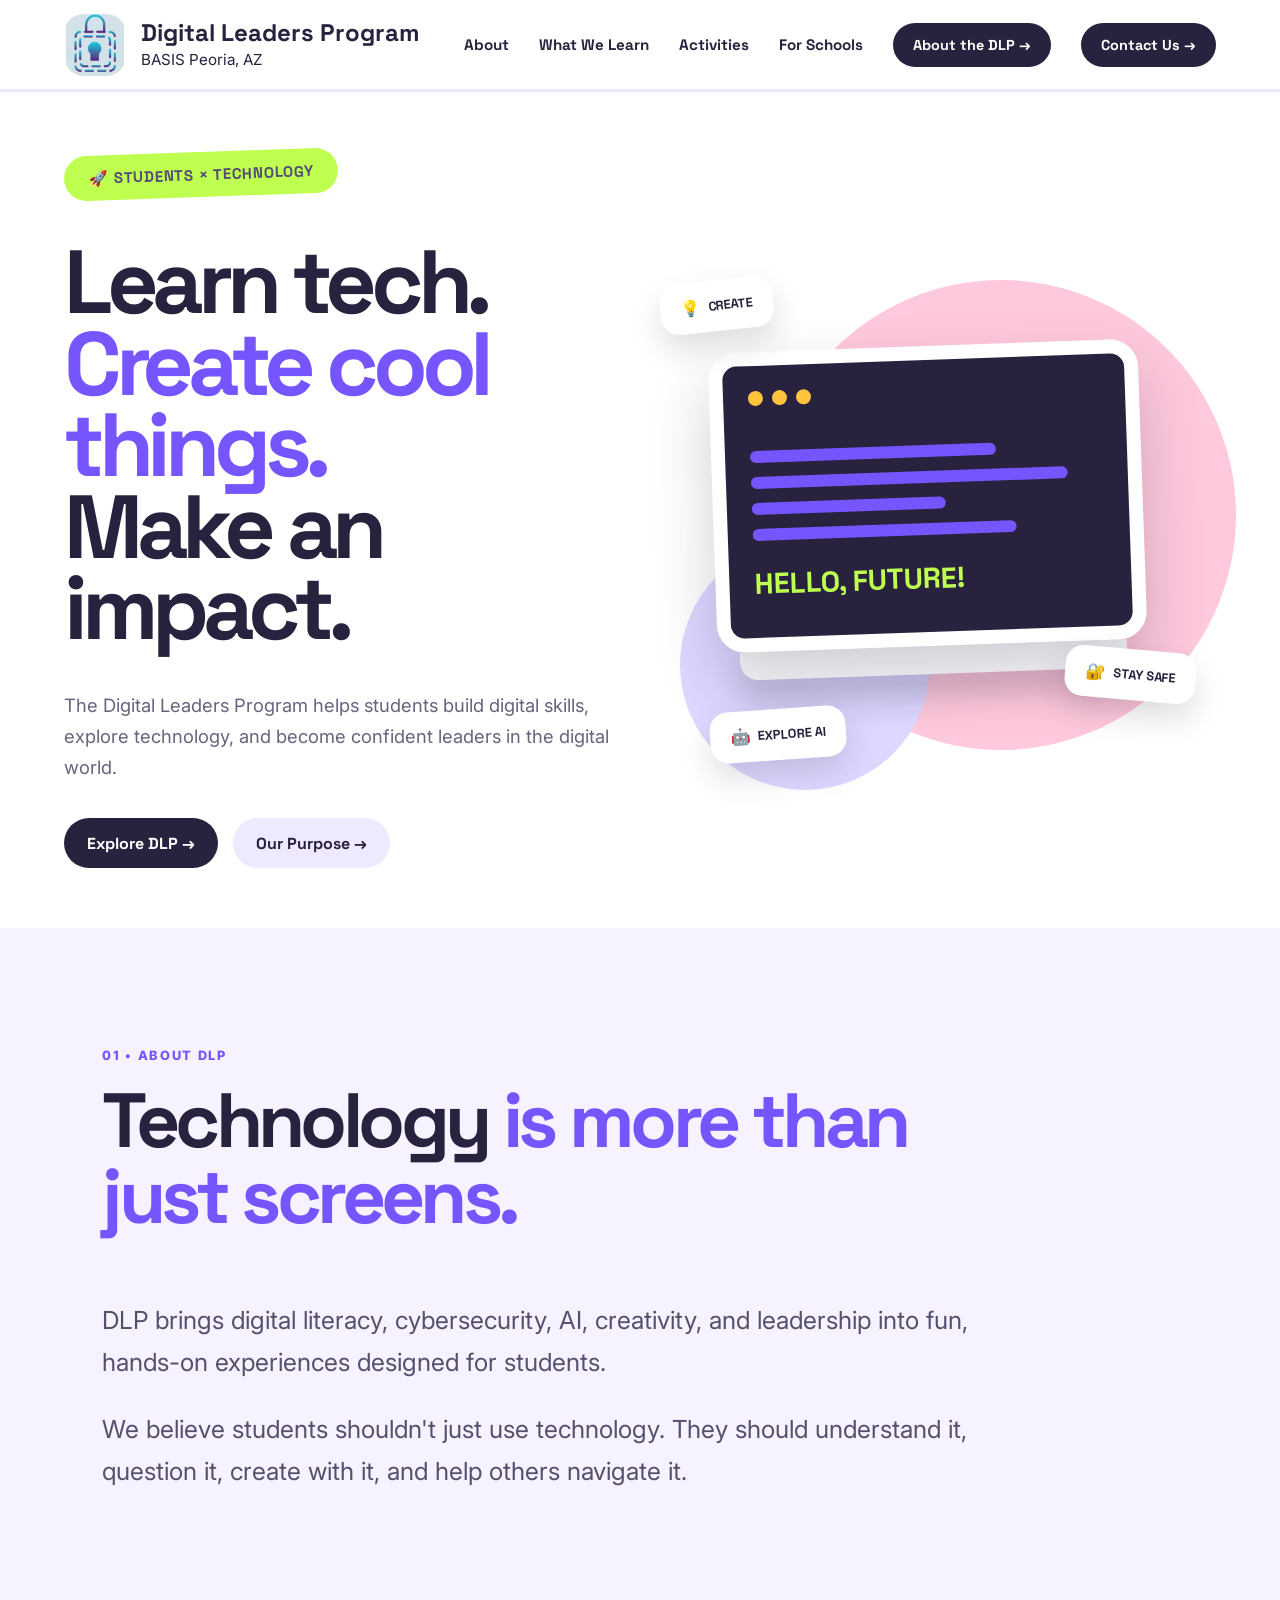
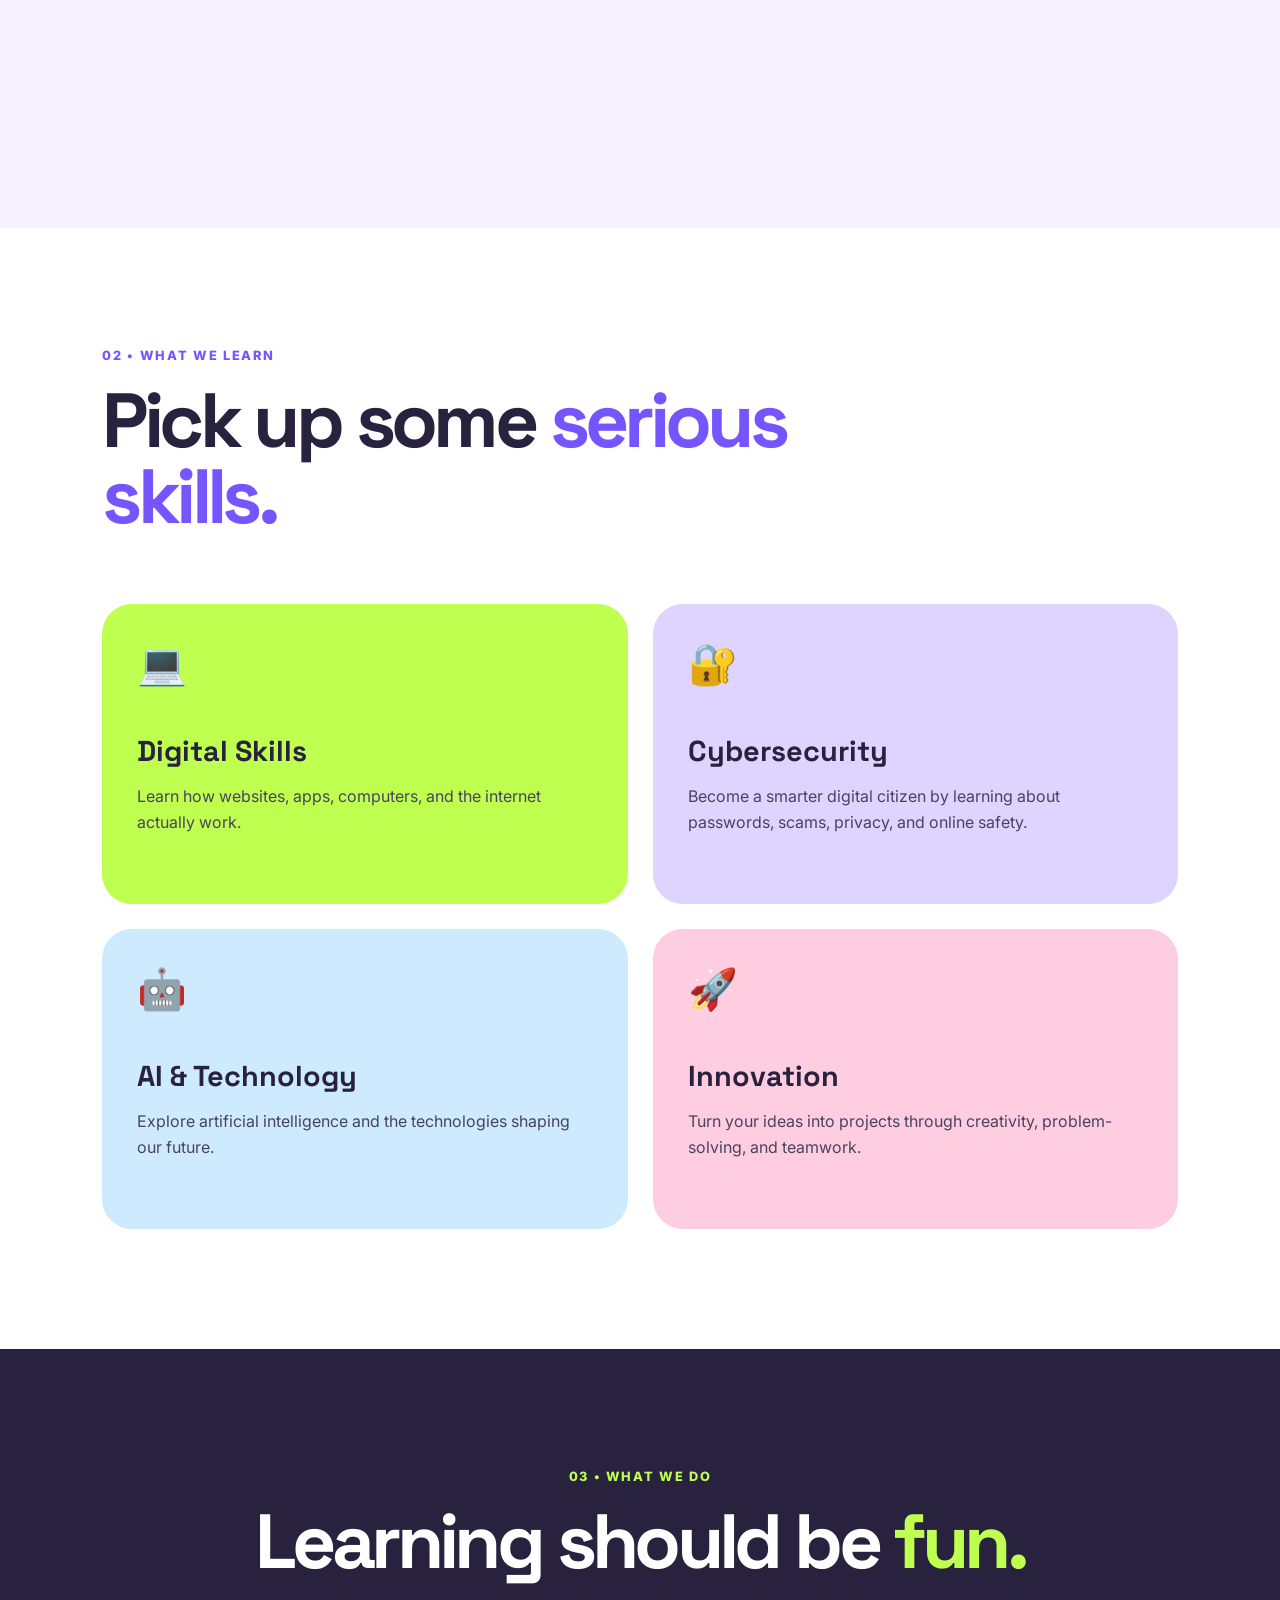
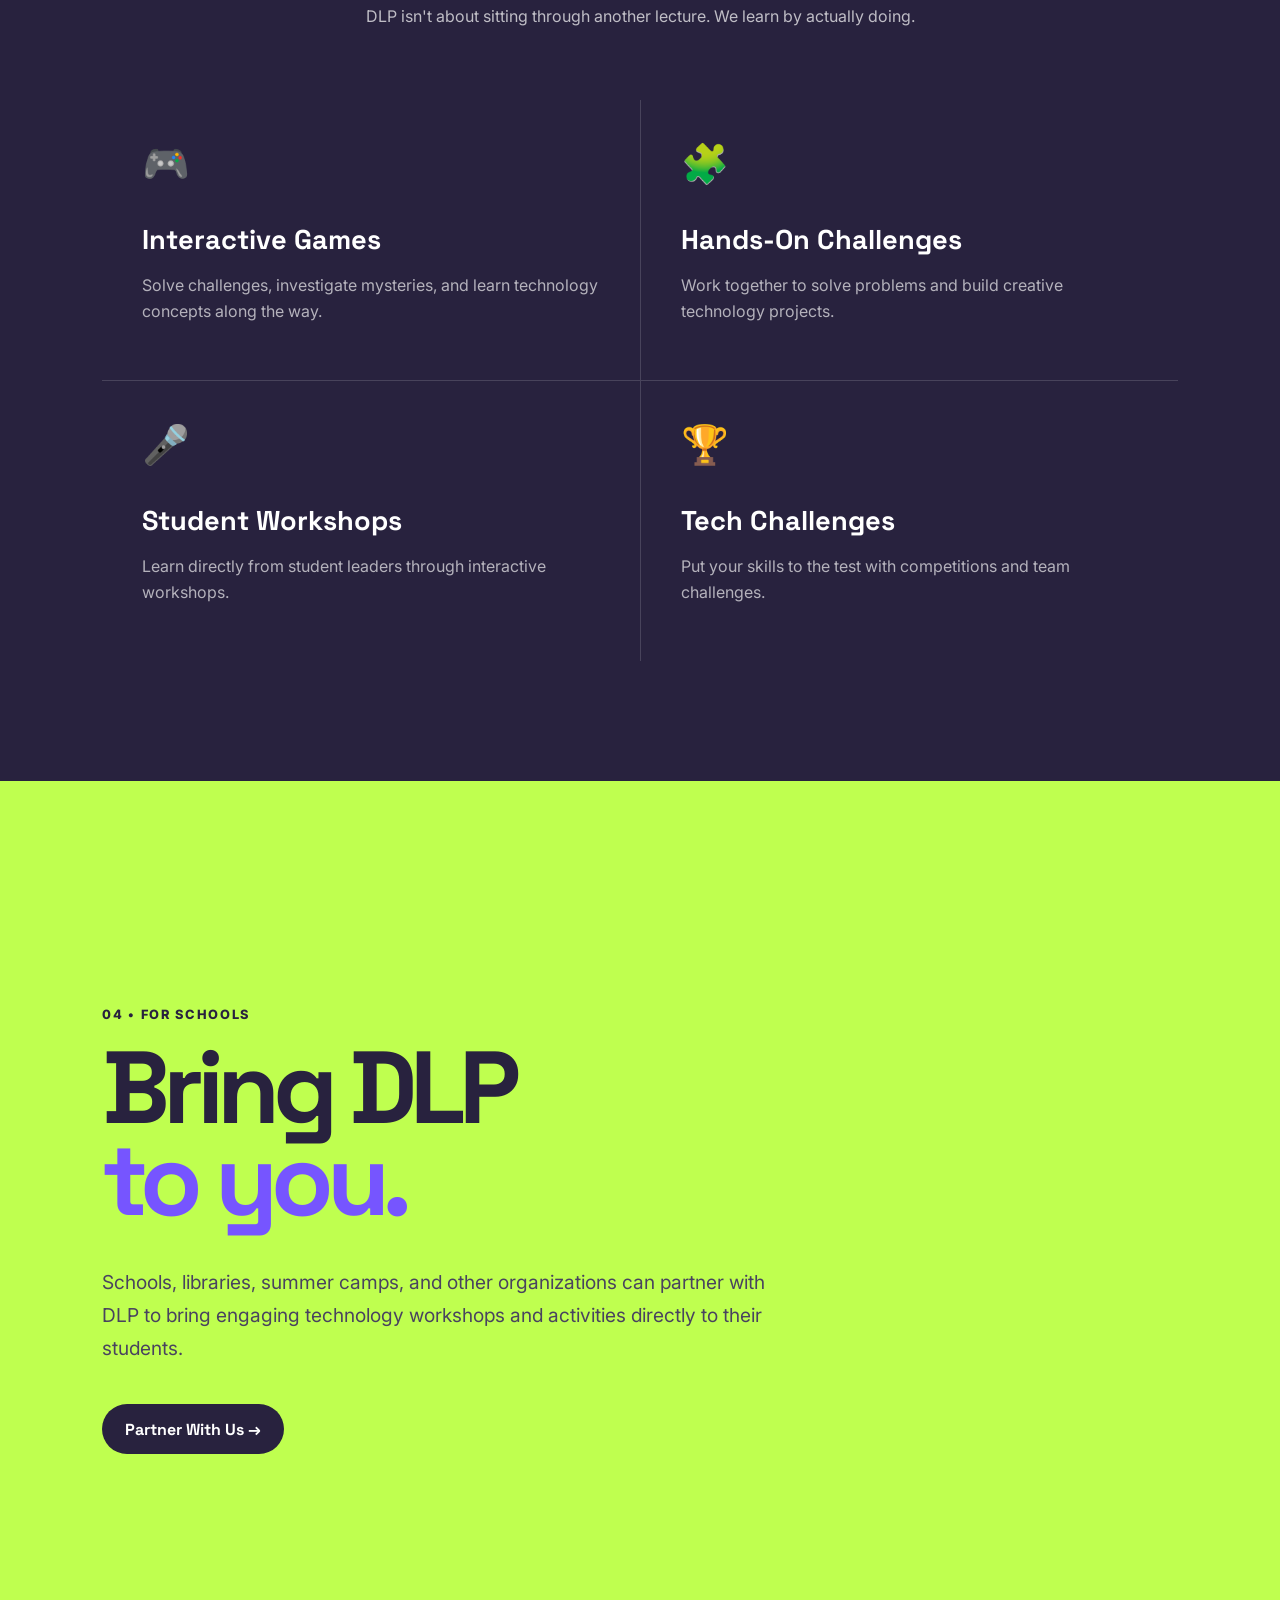
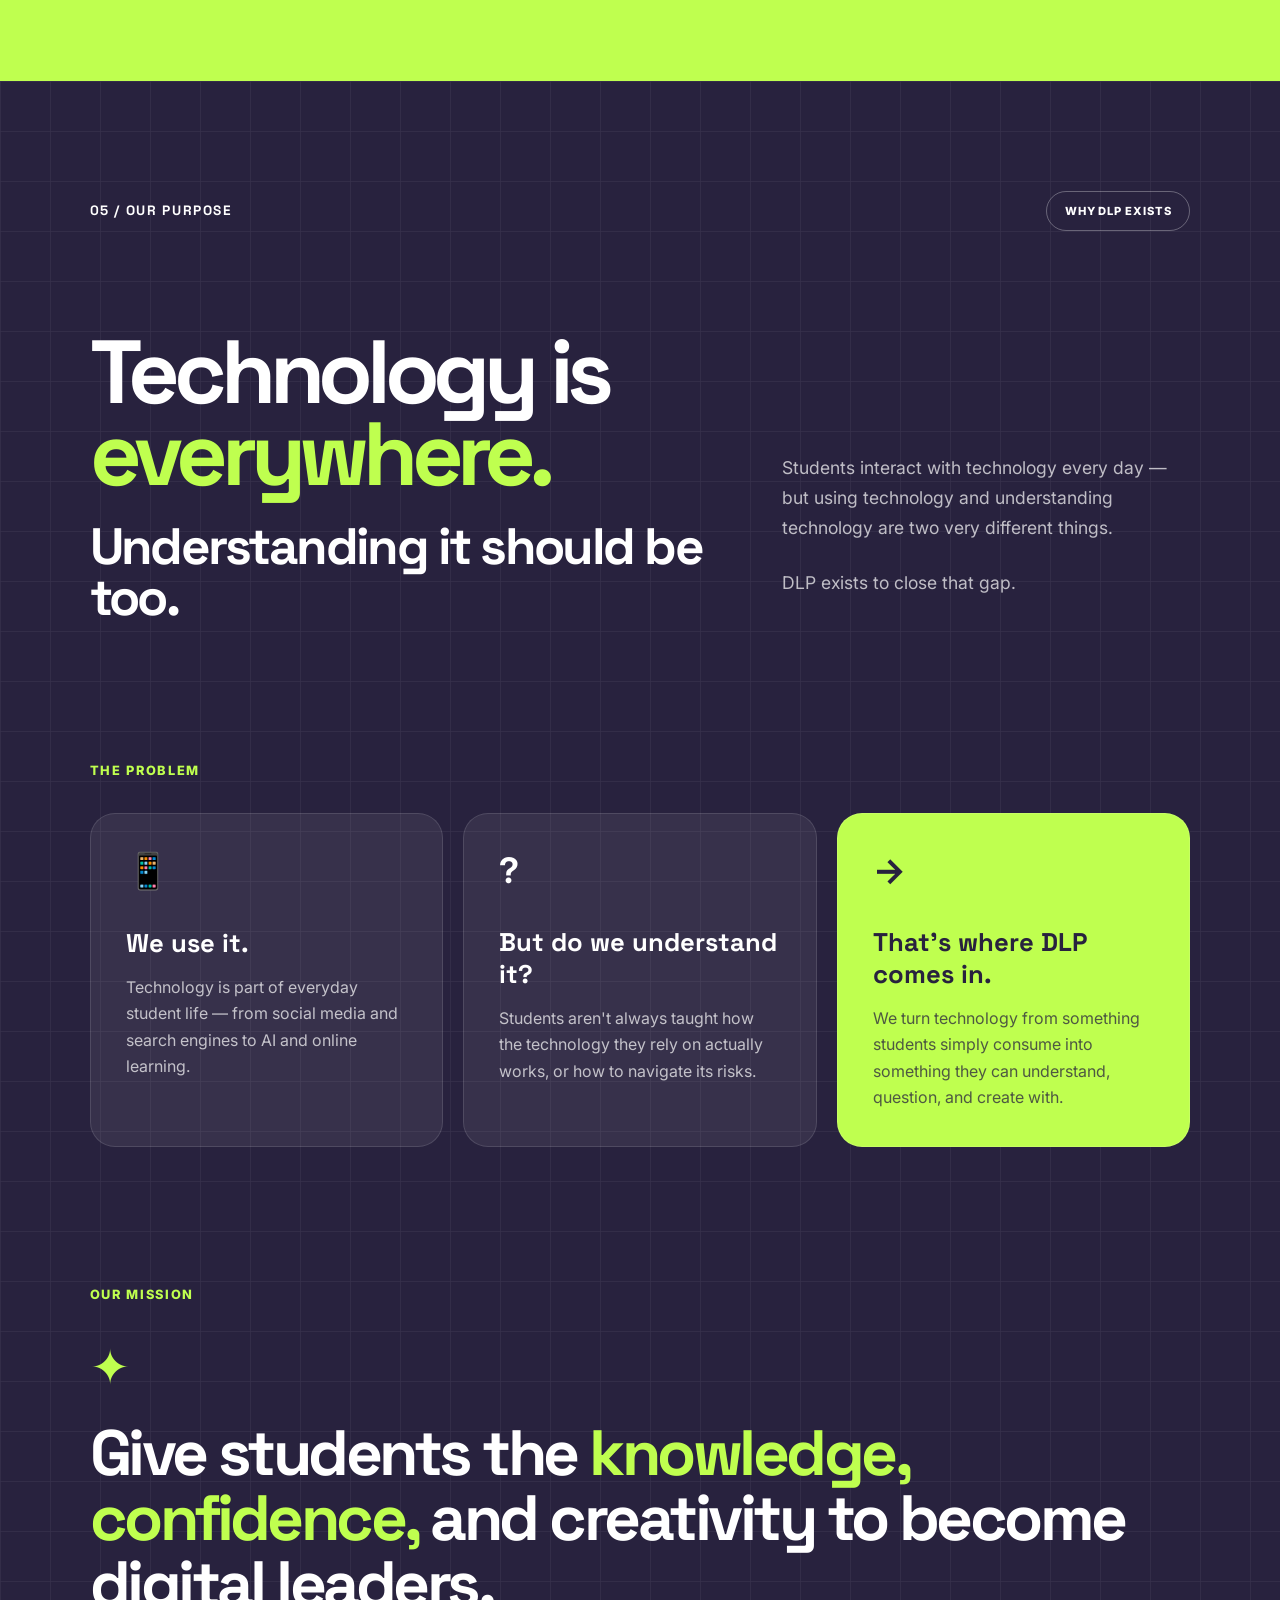
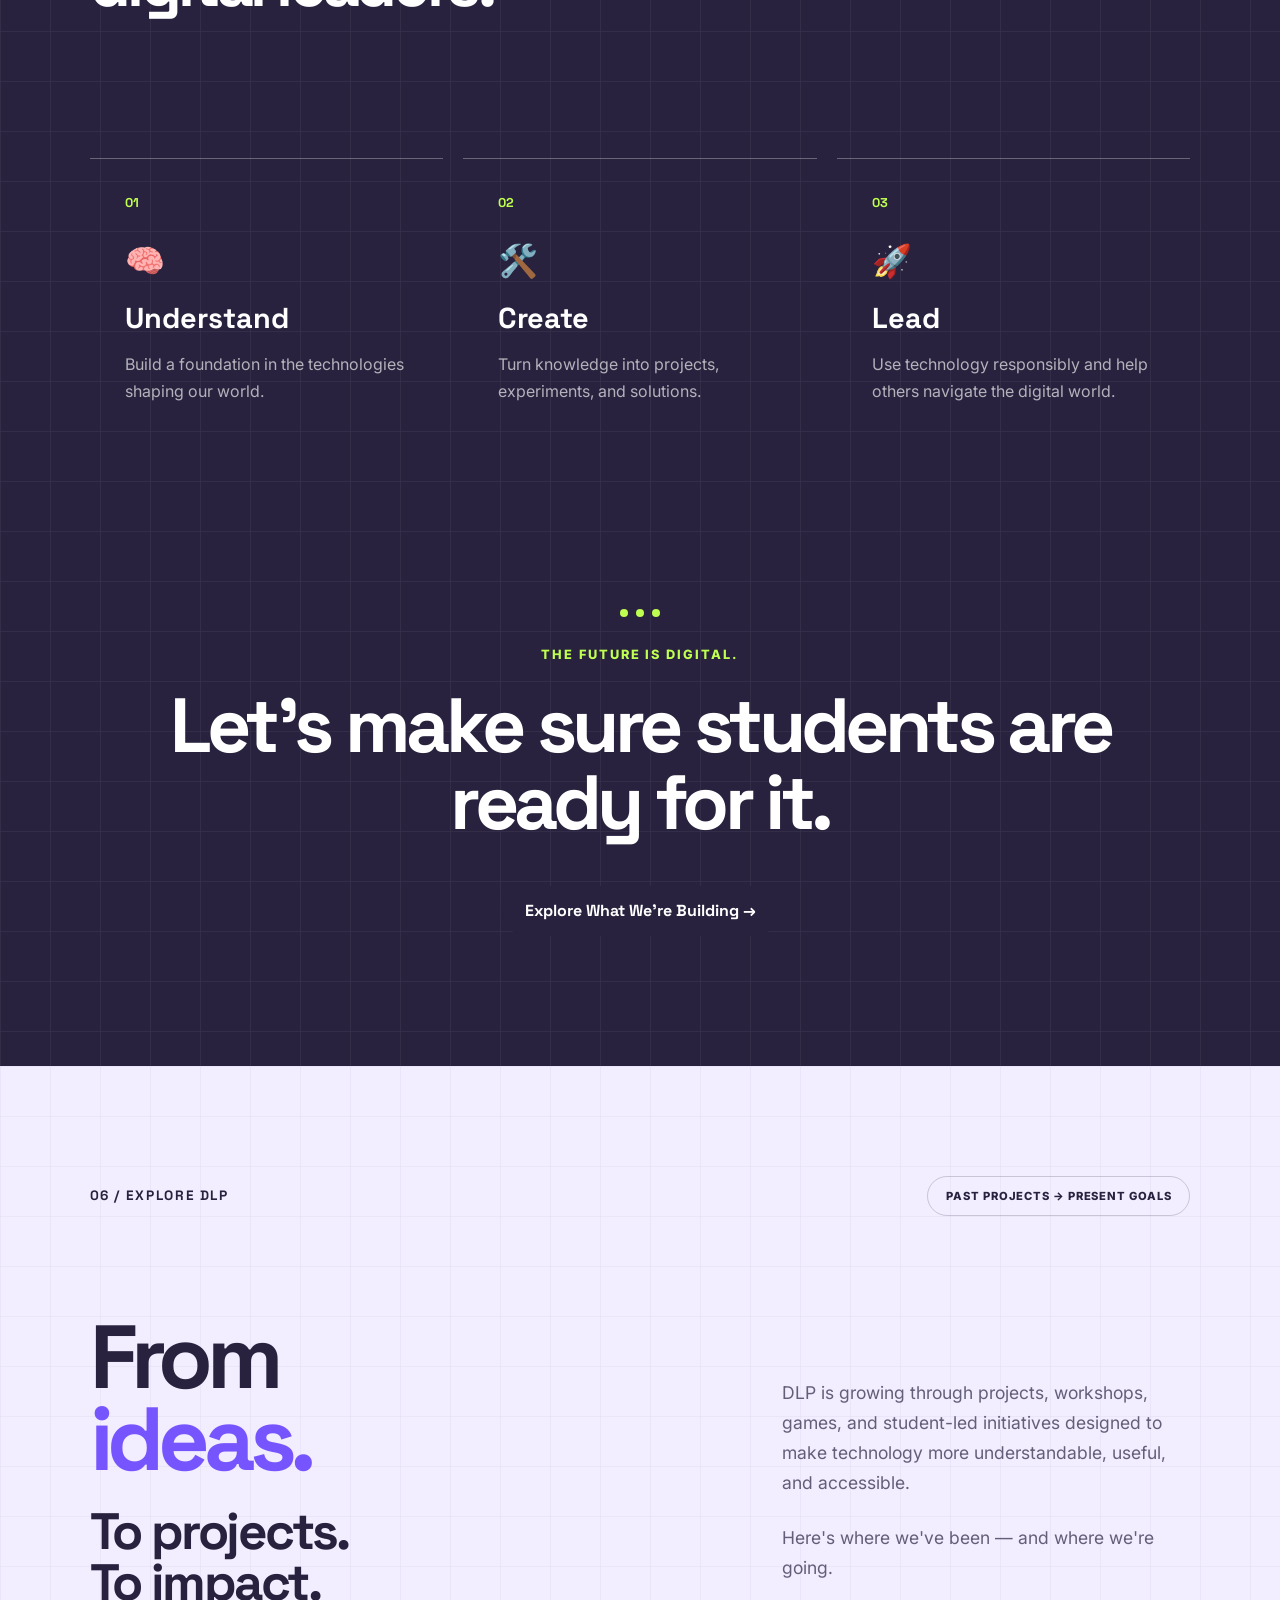
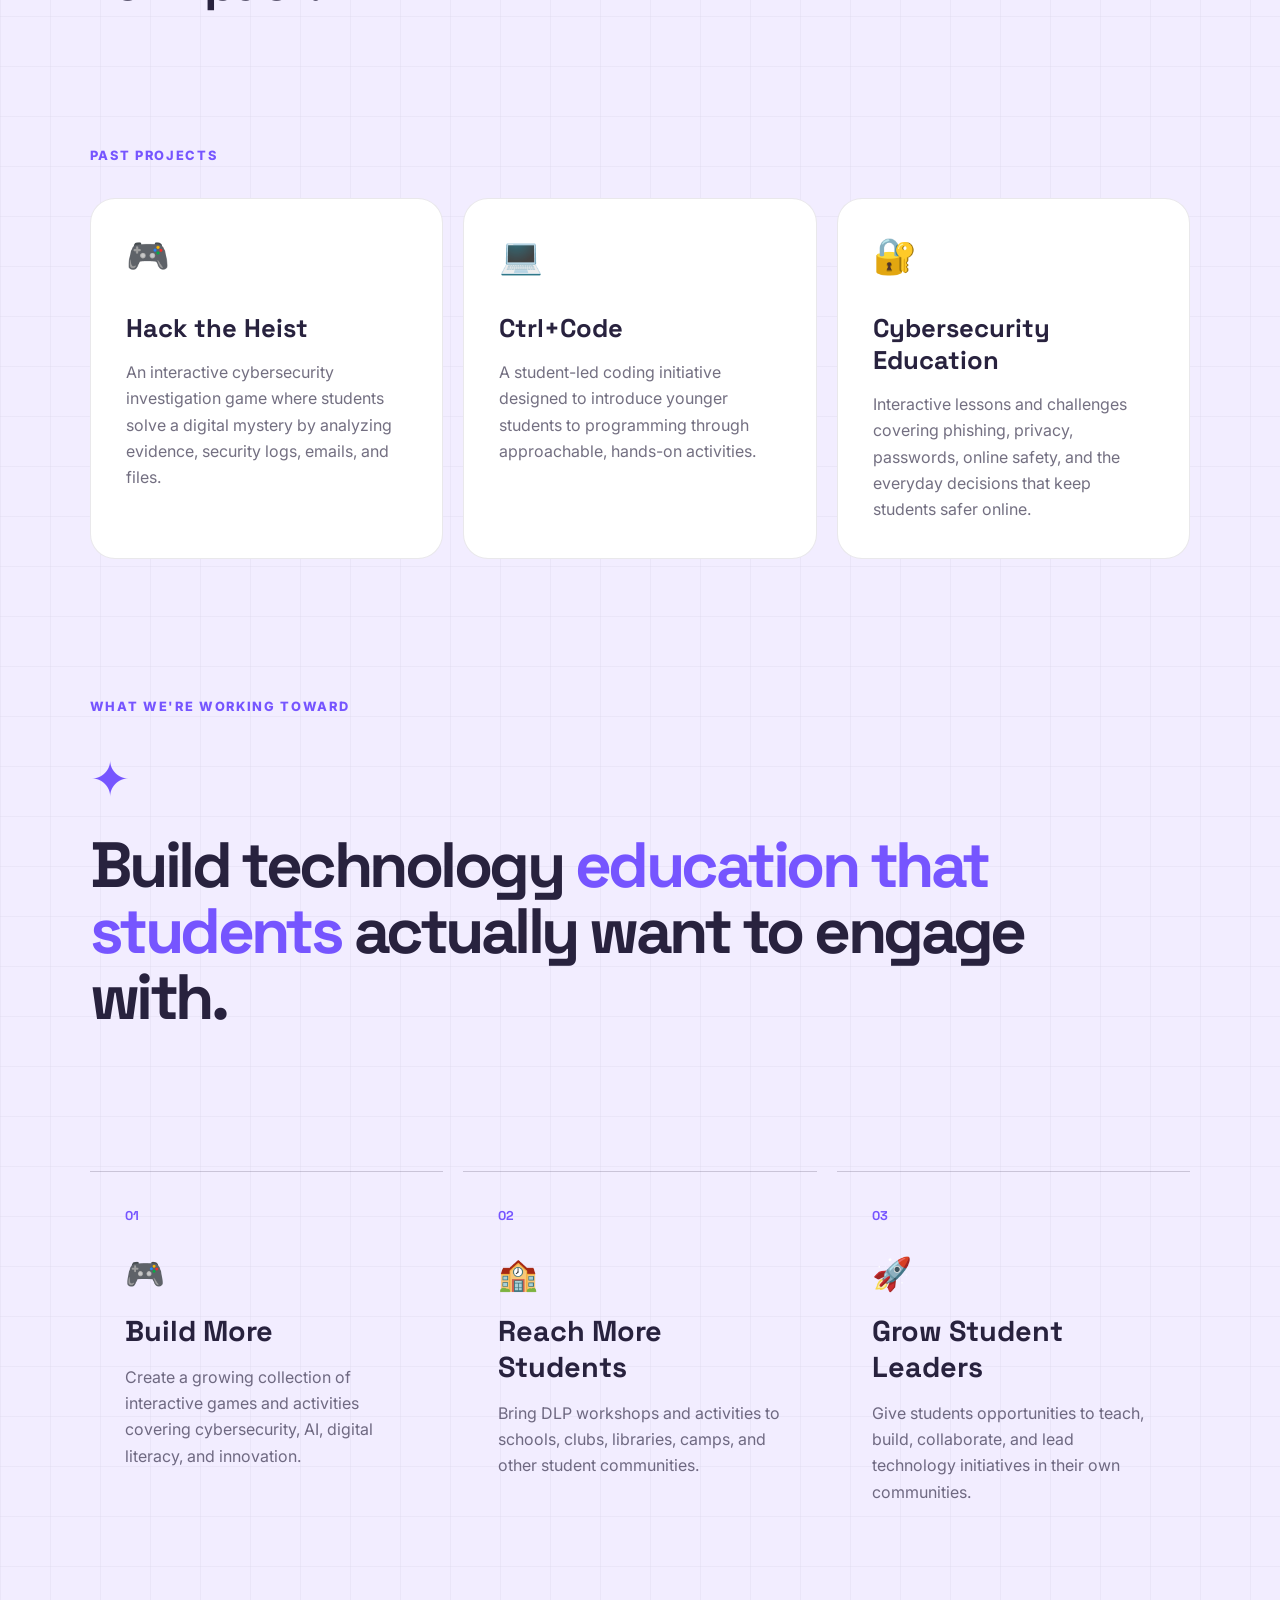
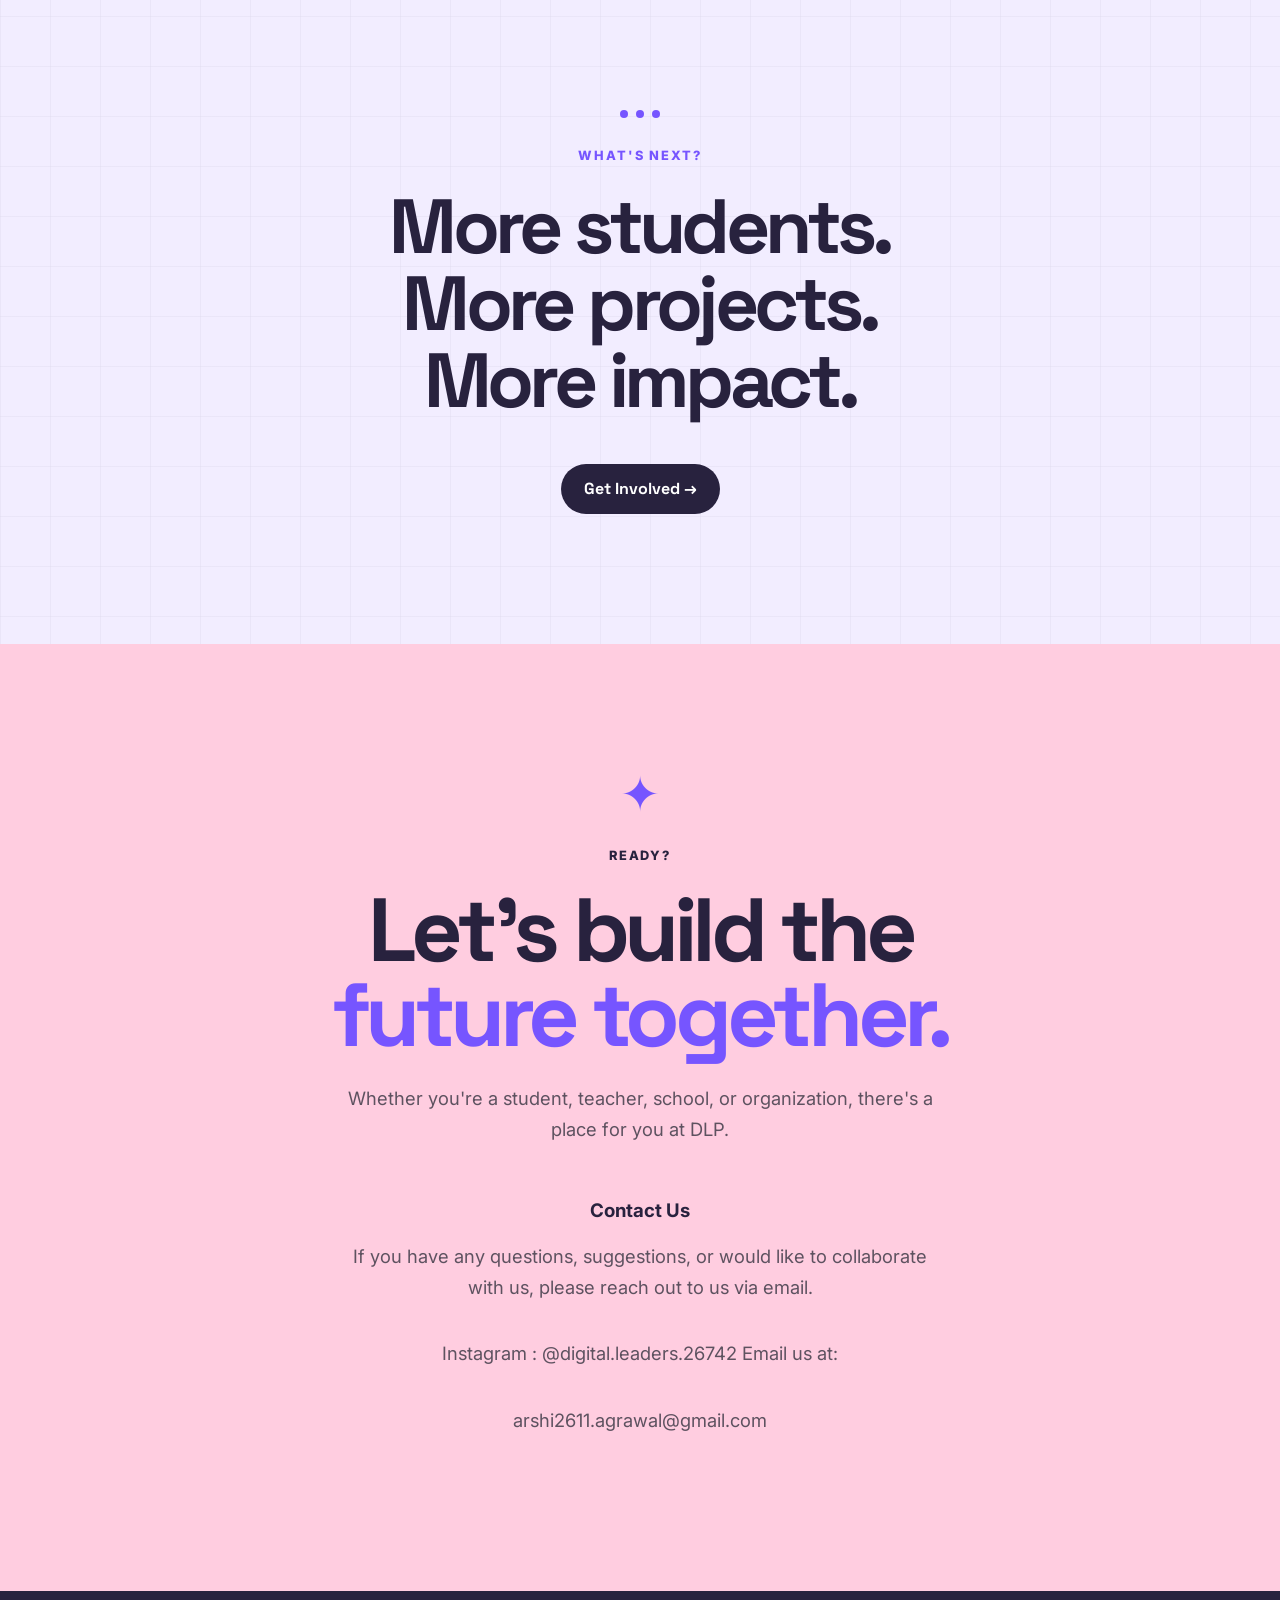
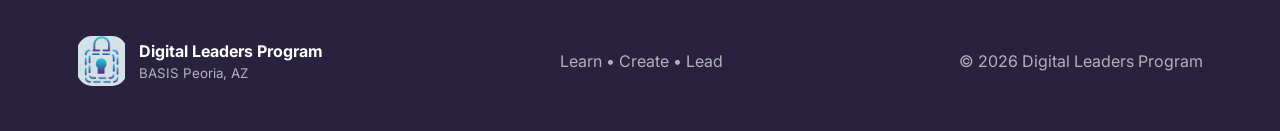
==== commit f7959e33: "Remove email link for riya.garg.phx@gmail.com Removed email link for riya.garg.phx@gmail.com from th" ====
--- a/index.html
+++ b/index.html
@@ -959,9 +959,7 @@
                 arshi2611.agrawal@gmail.com
             </a>
             <br>
-            <a href="mailto:riya.garg.phx@gmail.com">
-                riya.garg.phx@gmail.com
-            </a>
+            
         </p>
 
     </div>
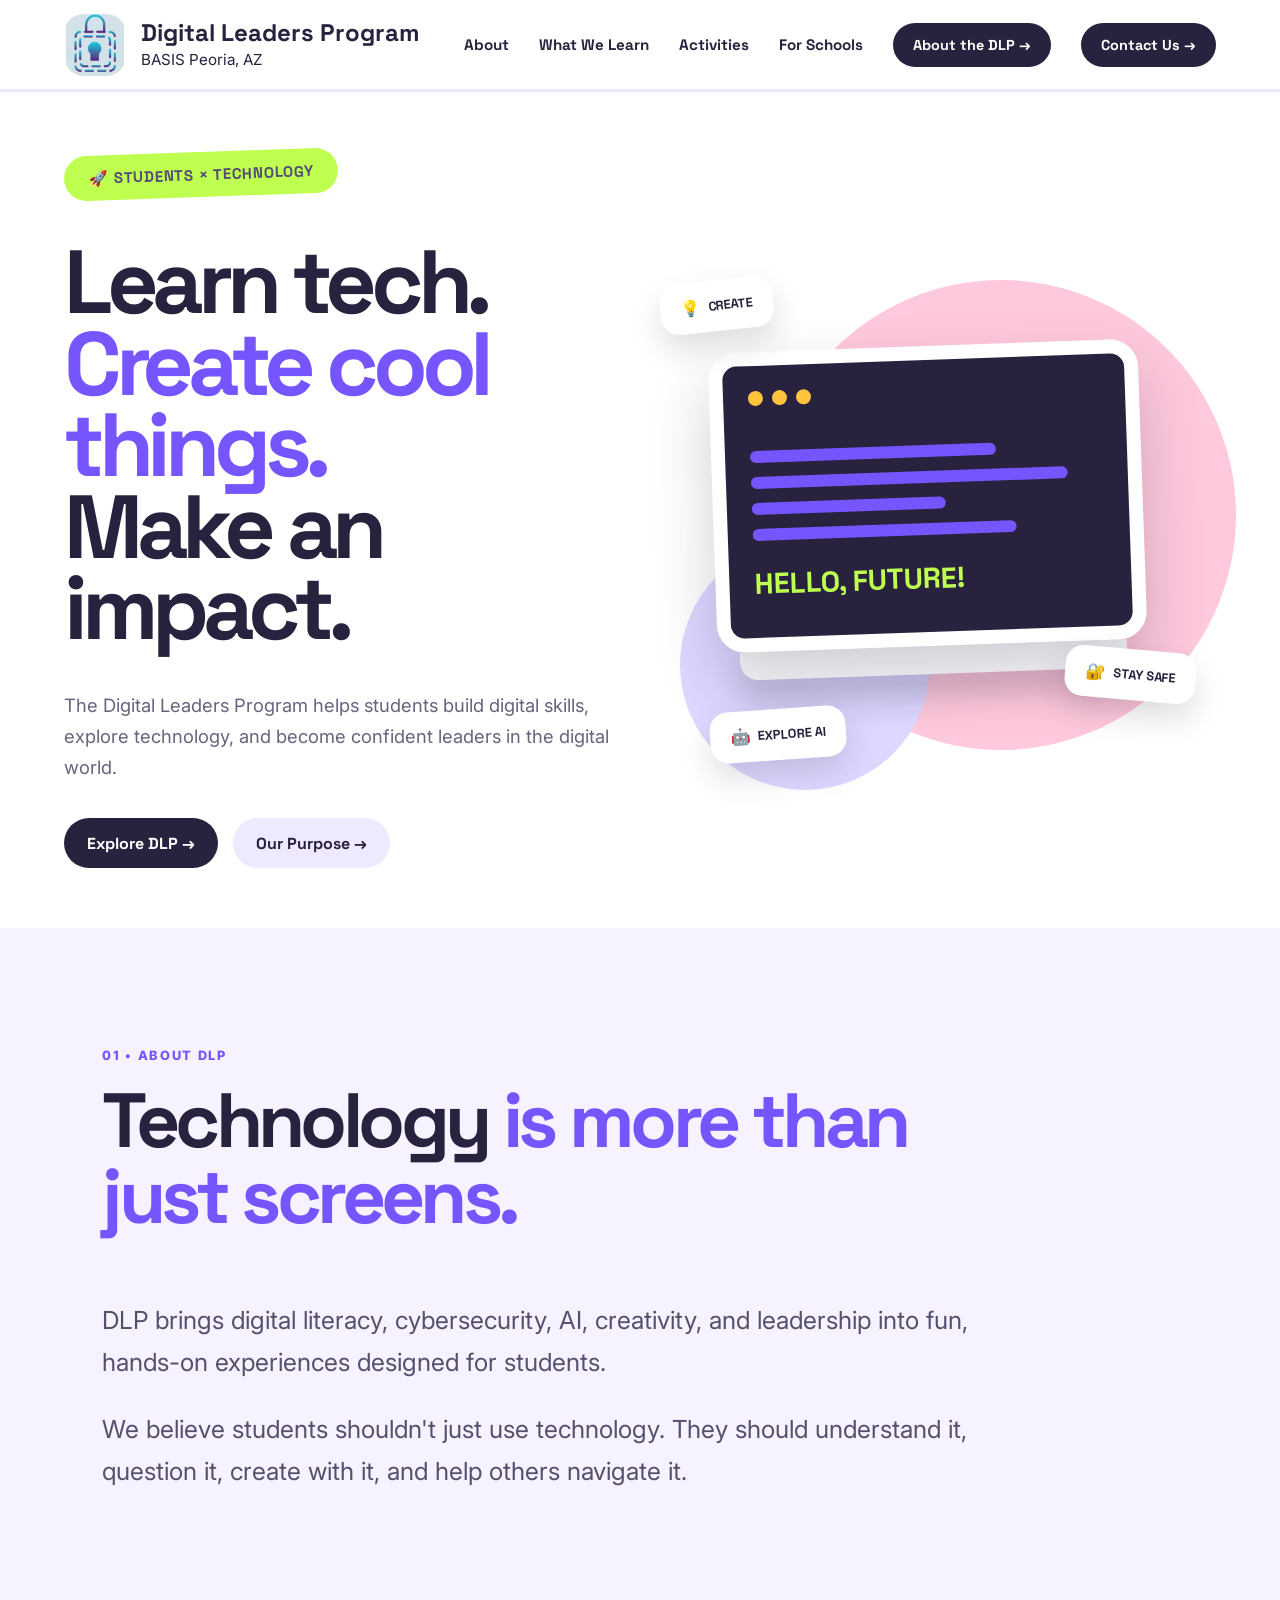
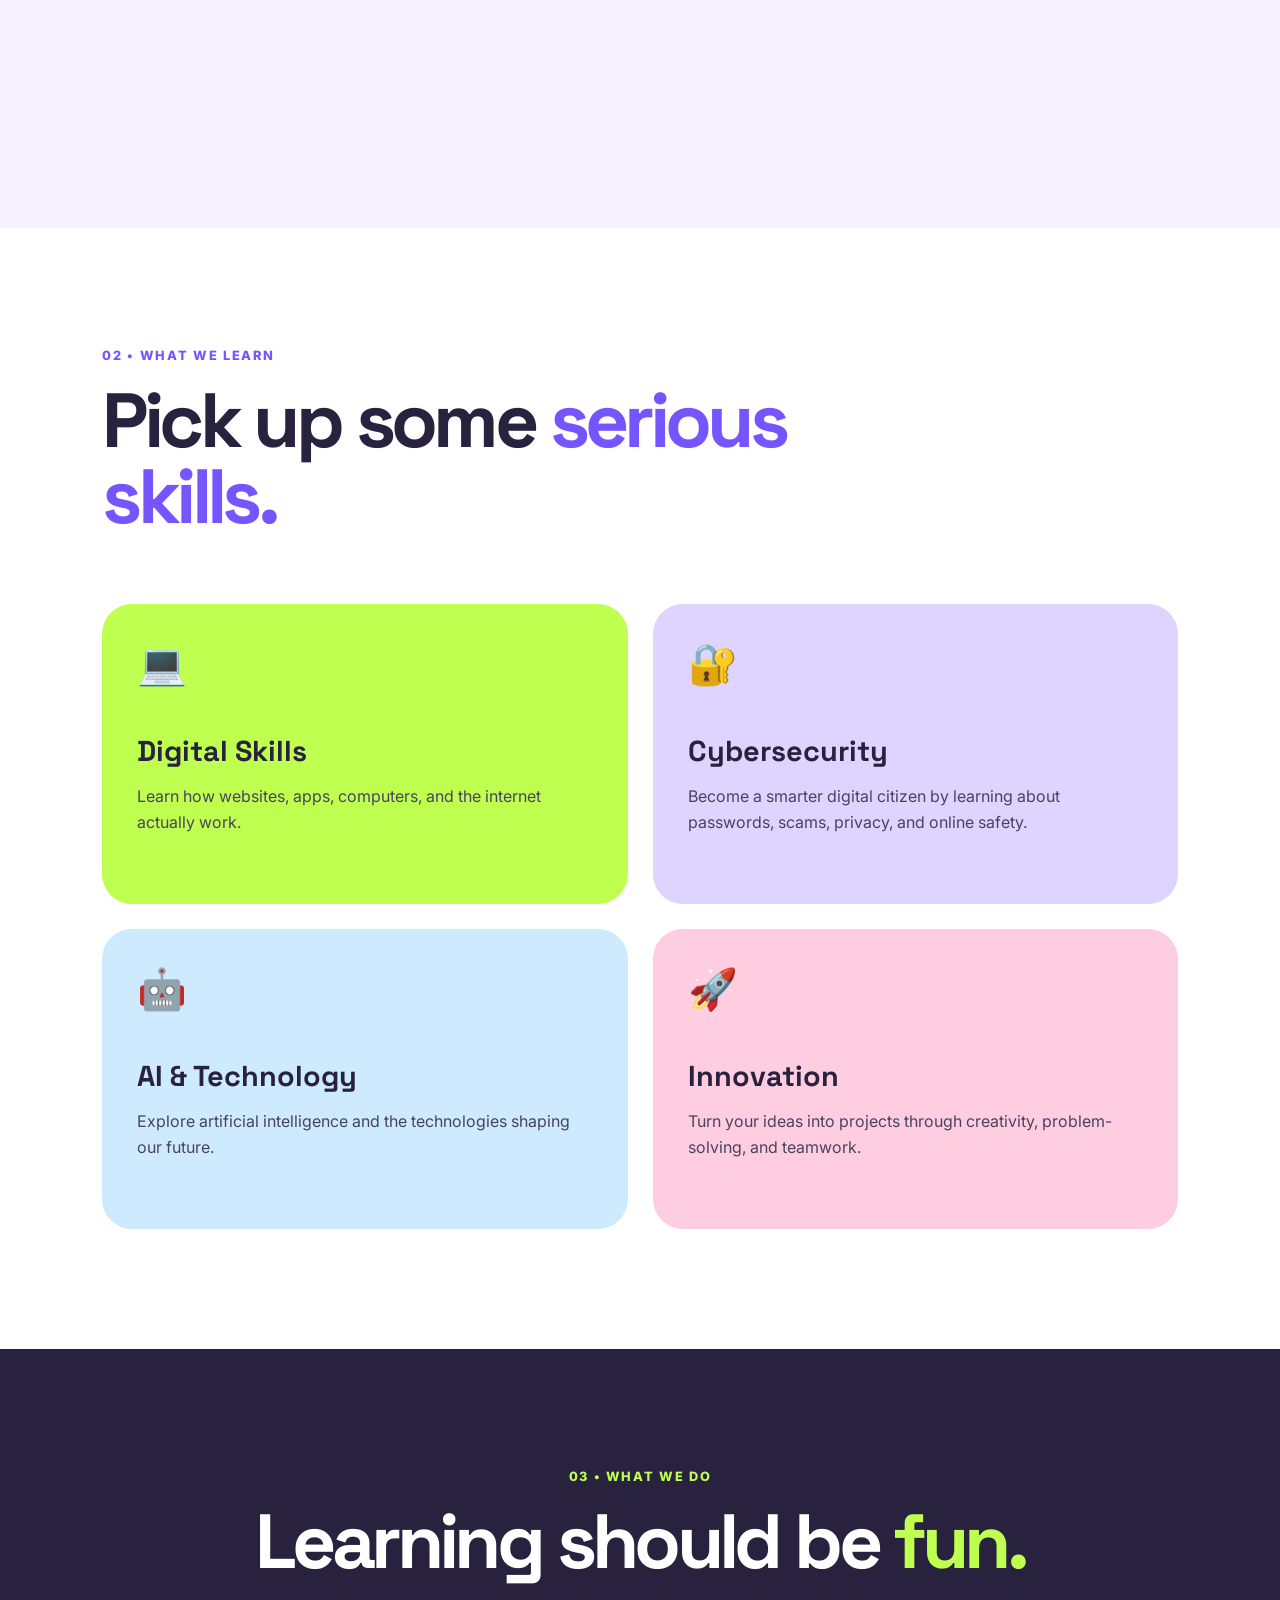
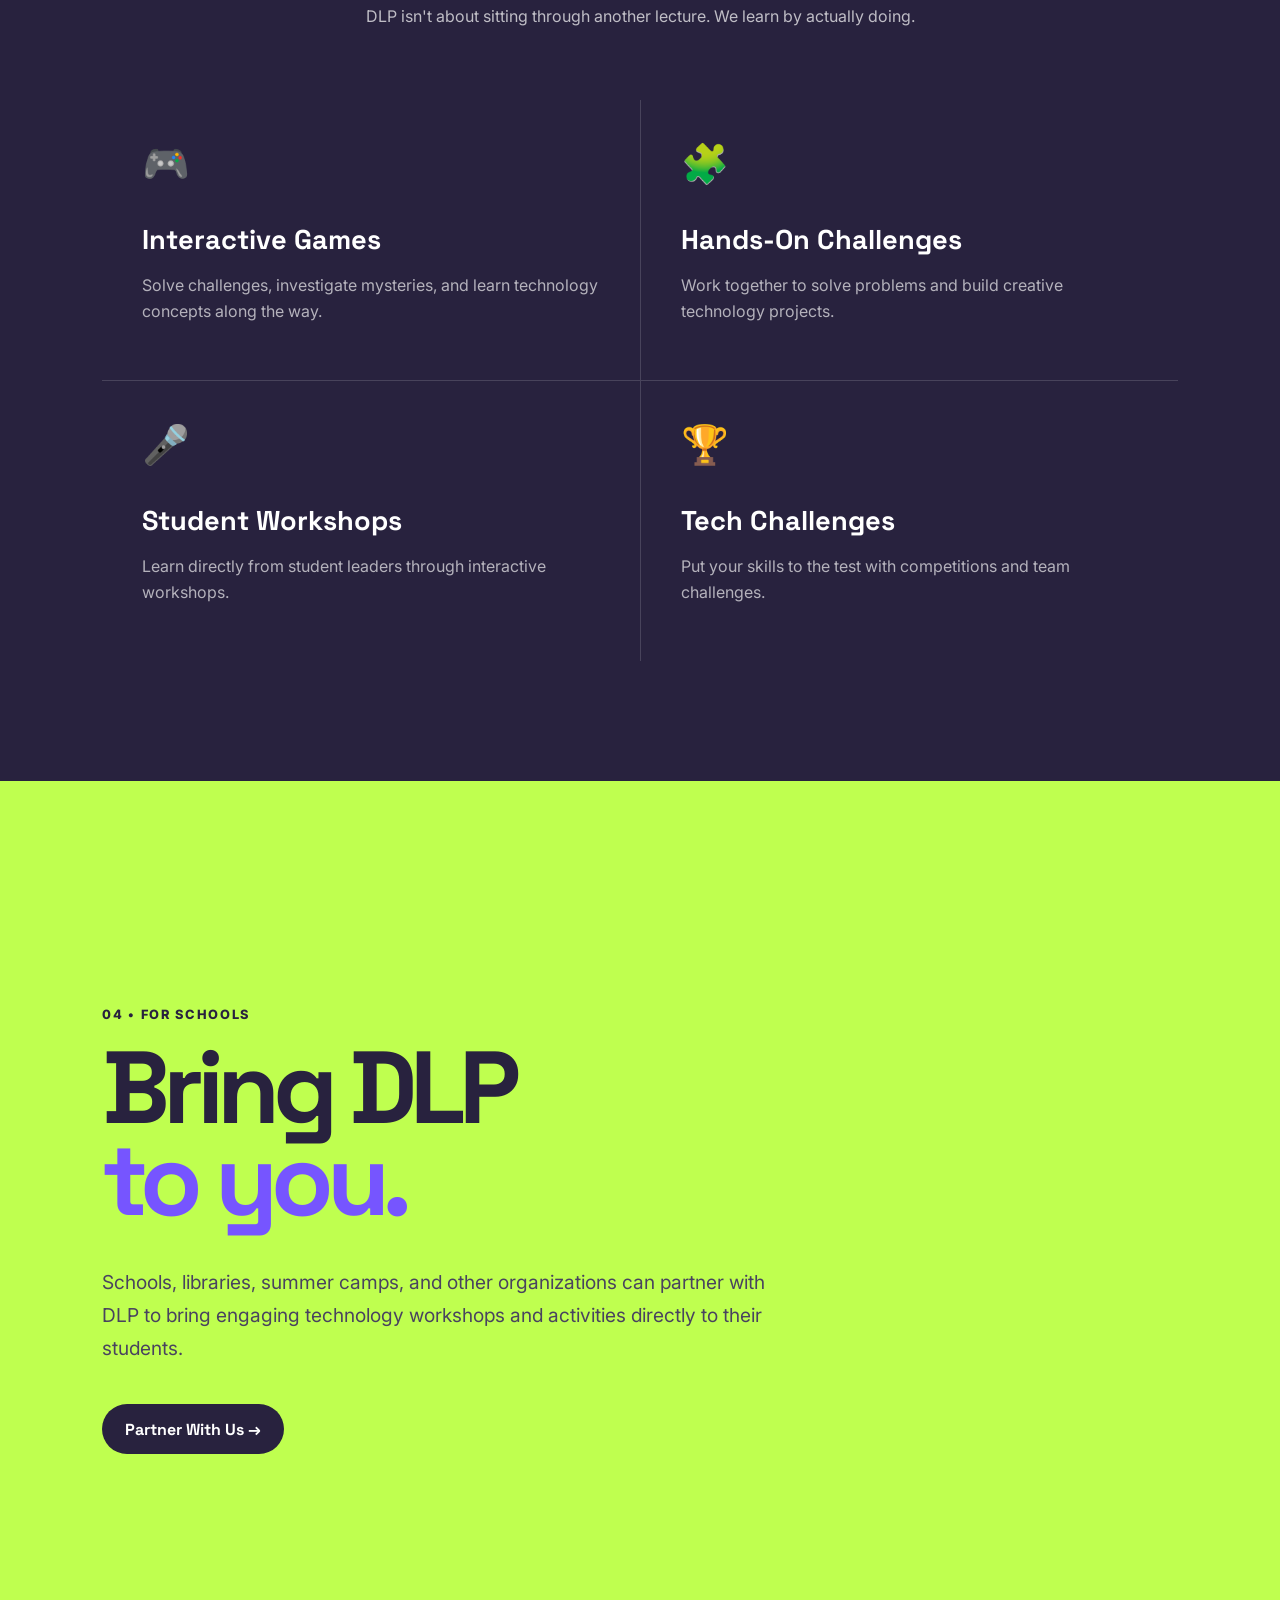
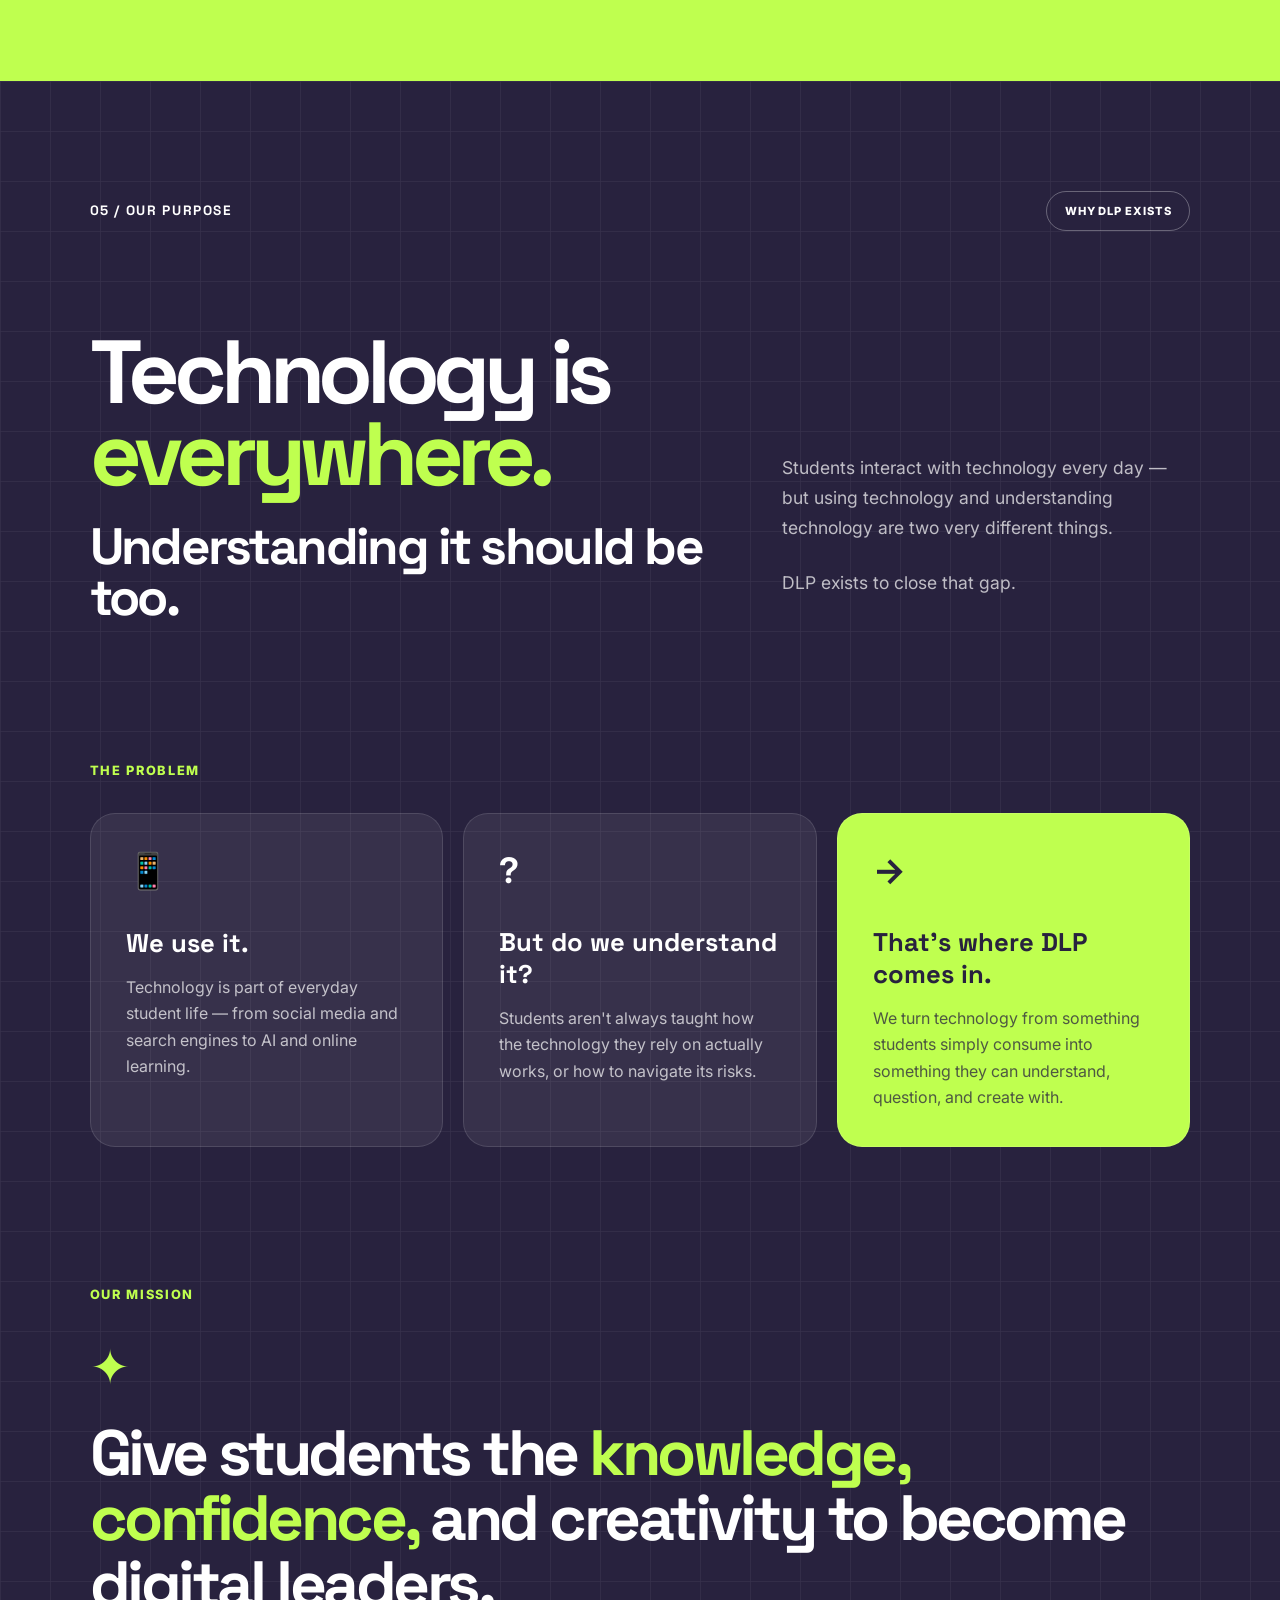
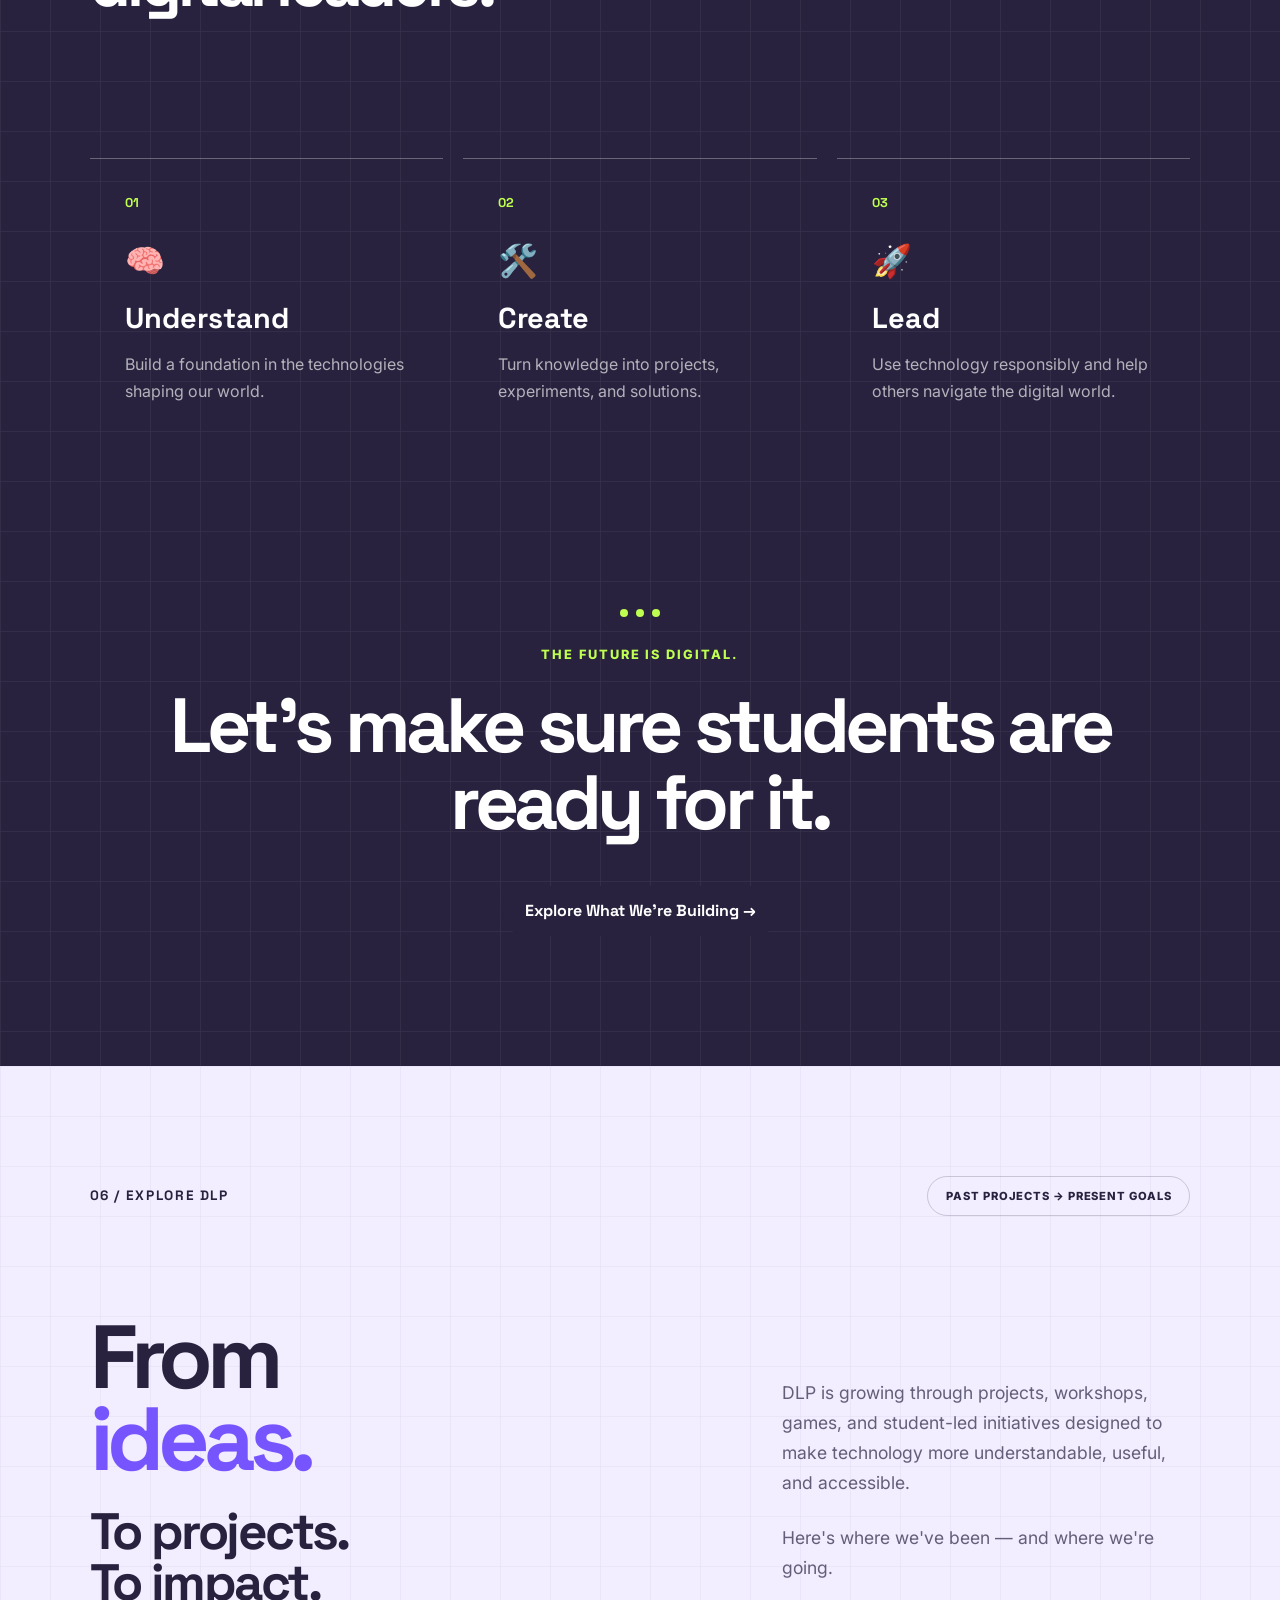
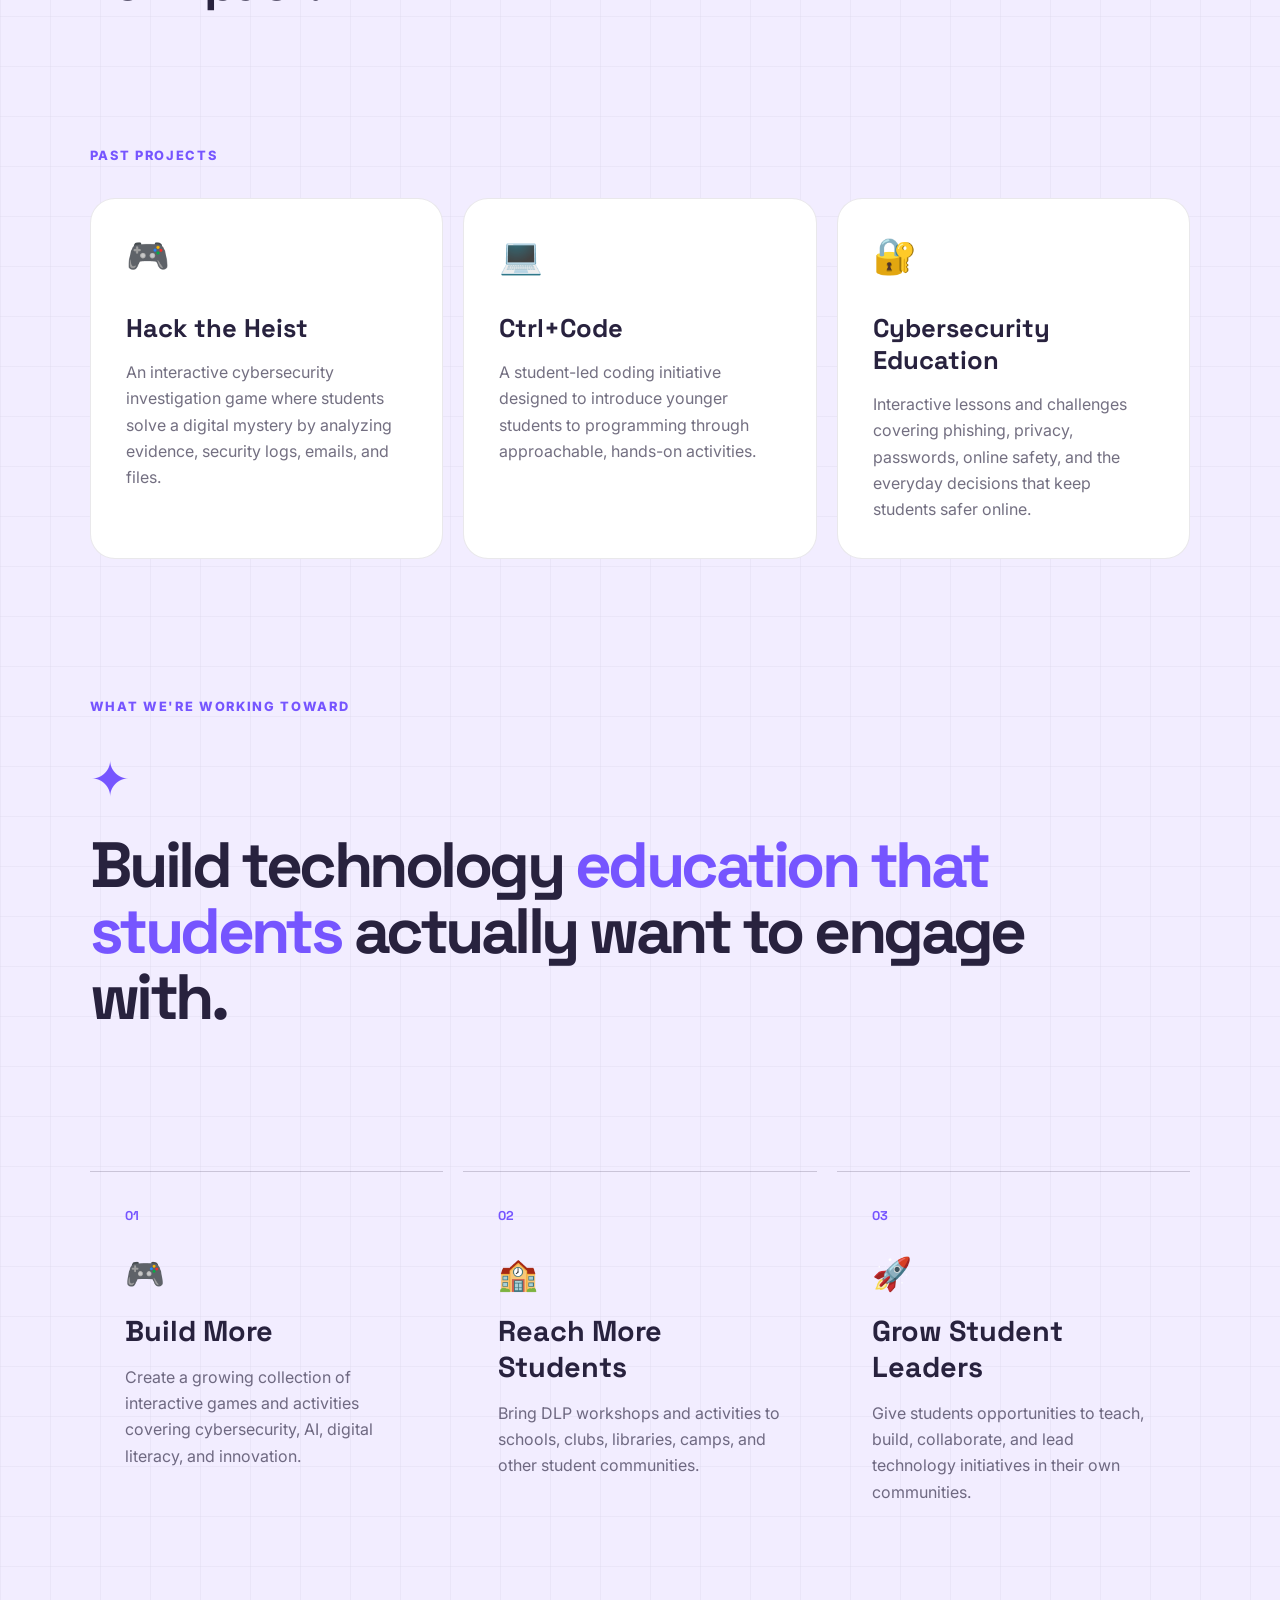
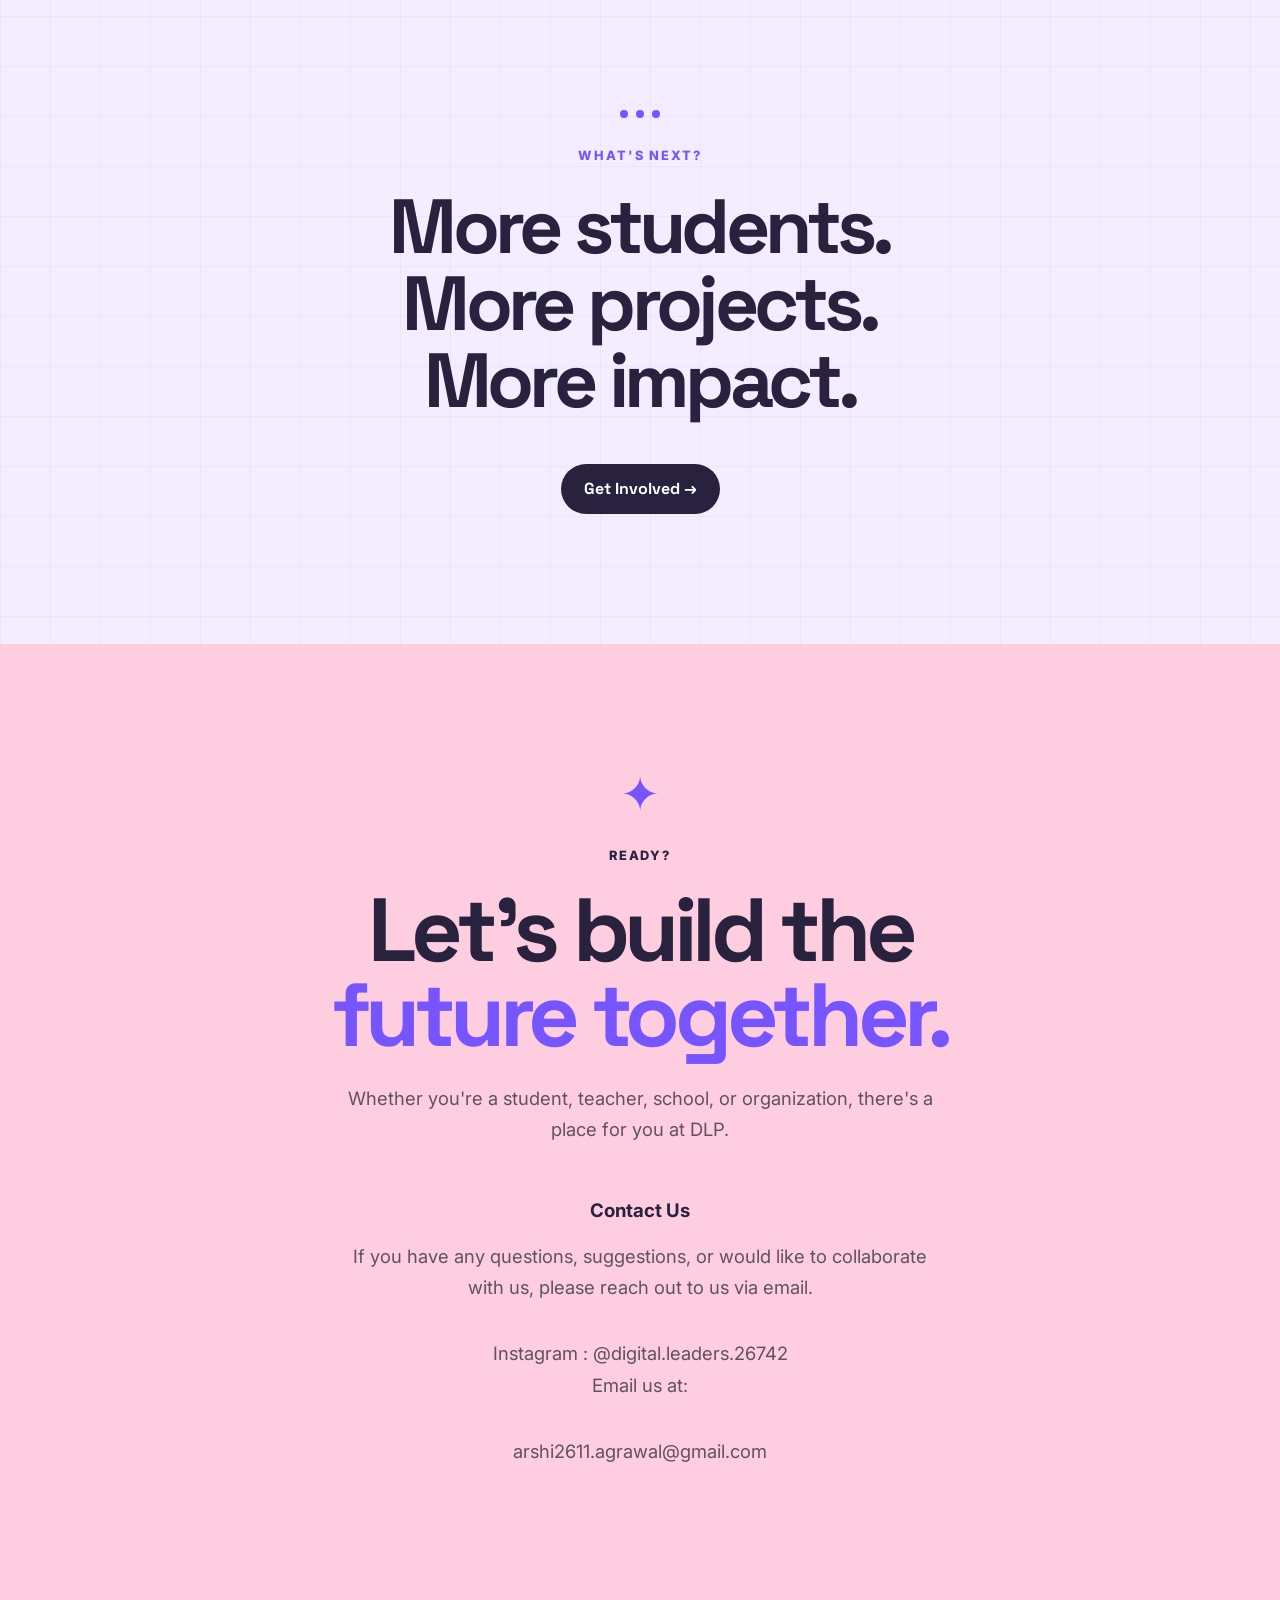
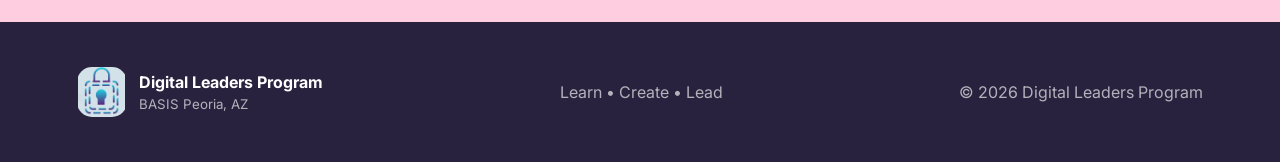
==== commit d654b0f8: "Add line break before email contact information" ====
--- a/index.html
+++ b/index.html
@@ -951,6 +951,7 @@
         
         <p>
             Instagram : @digital.leaders.26742
+            <br> 
             Email us at:
         </p>
 
